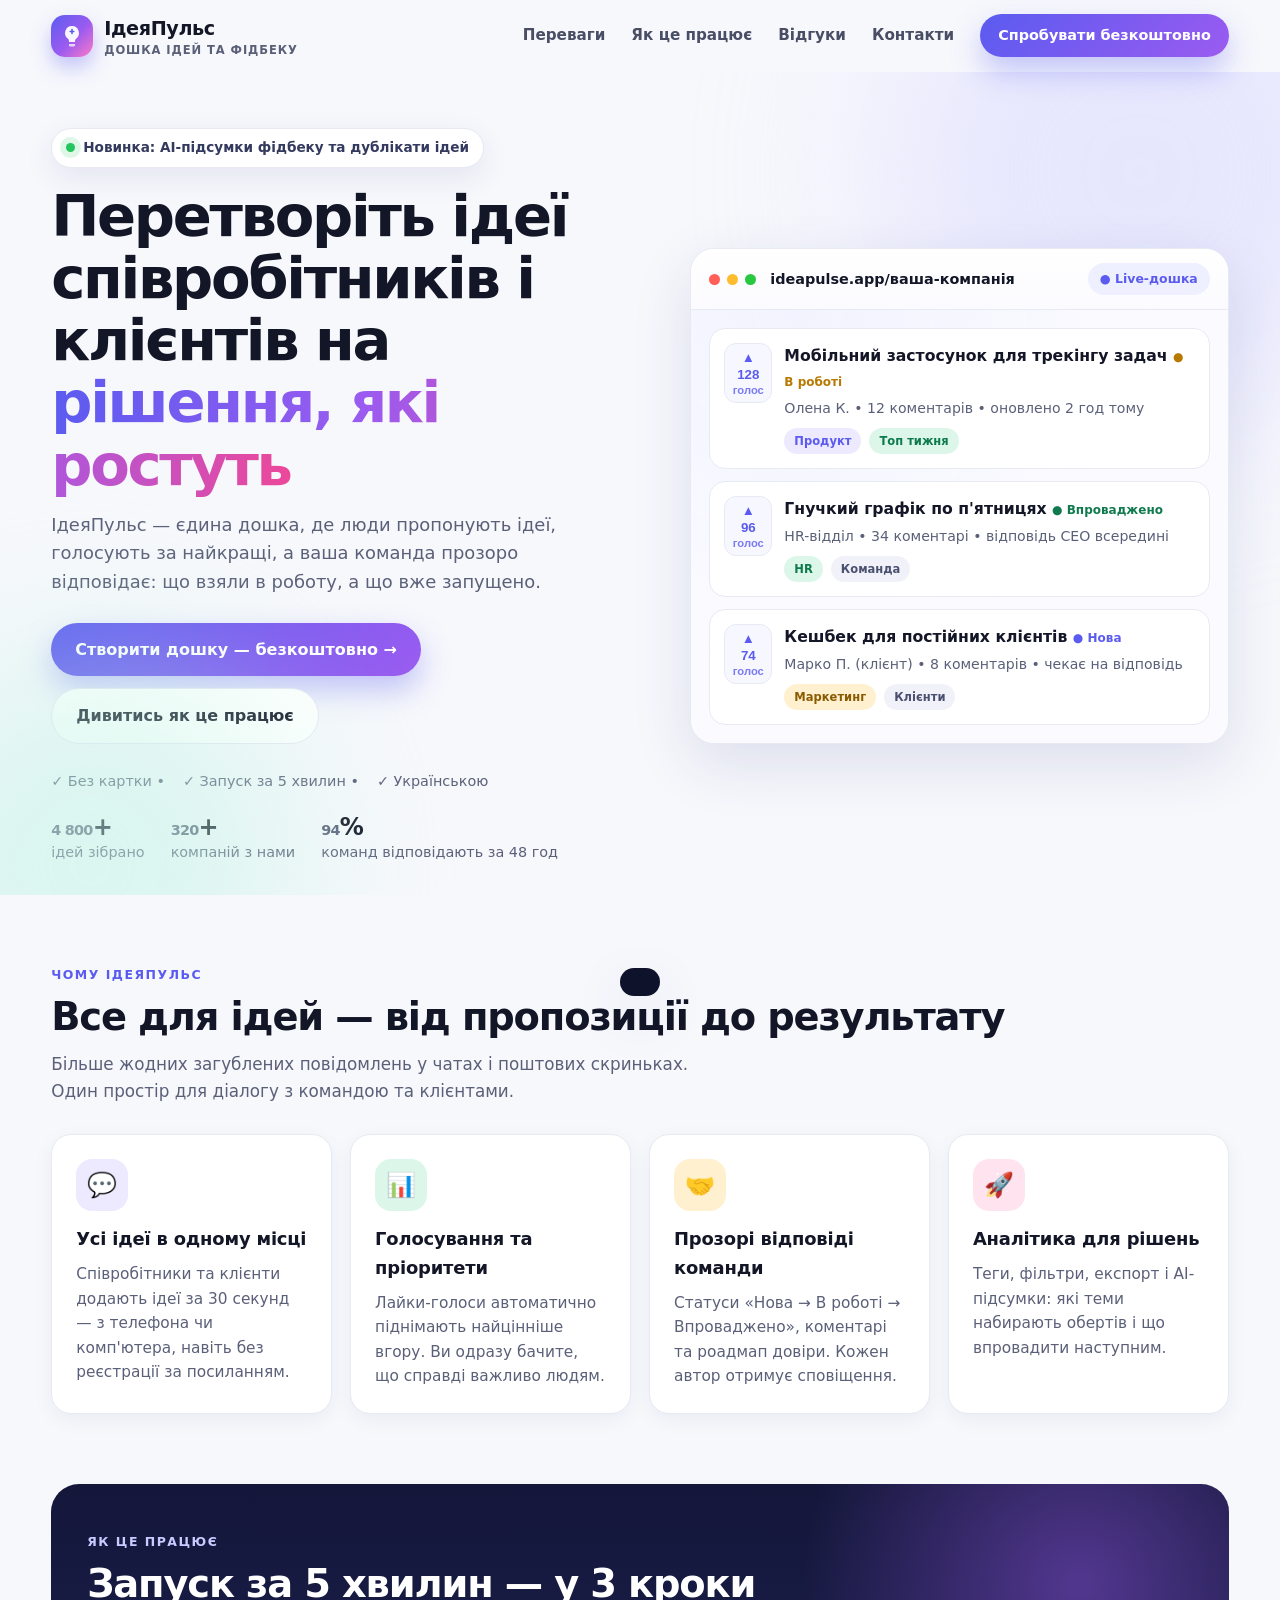
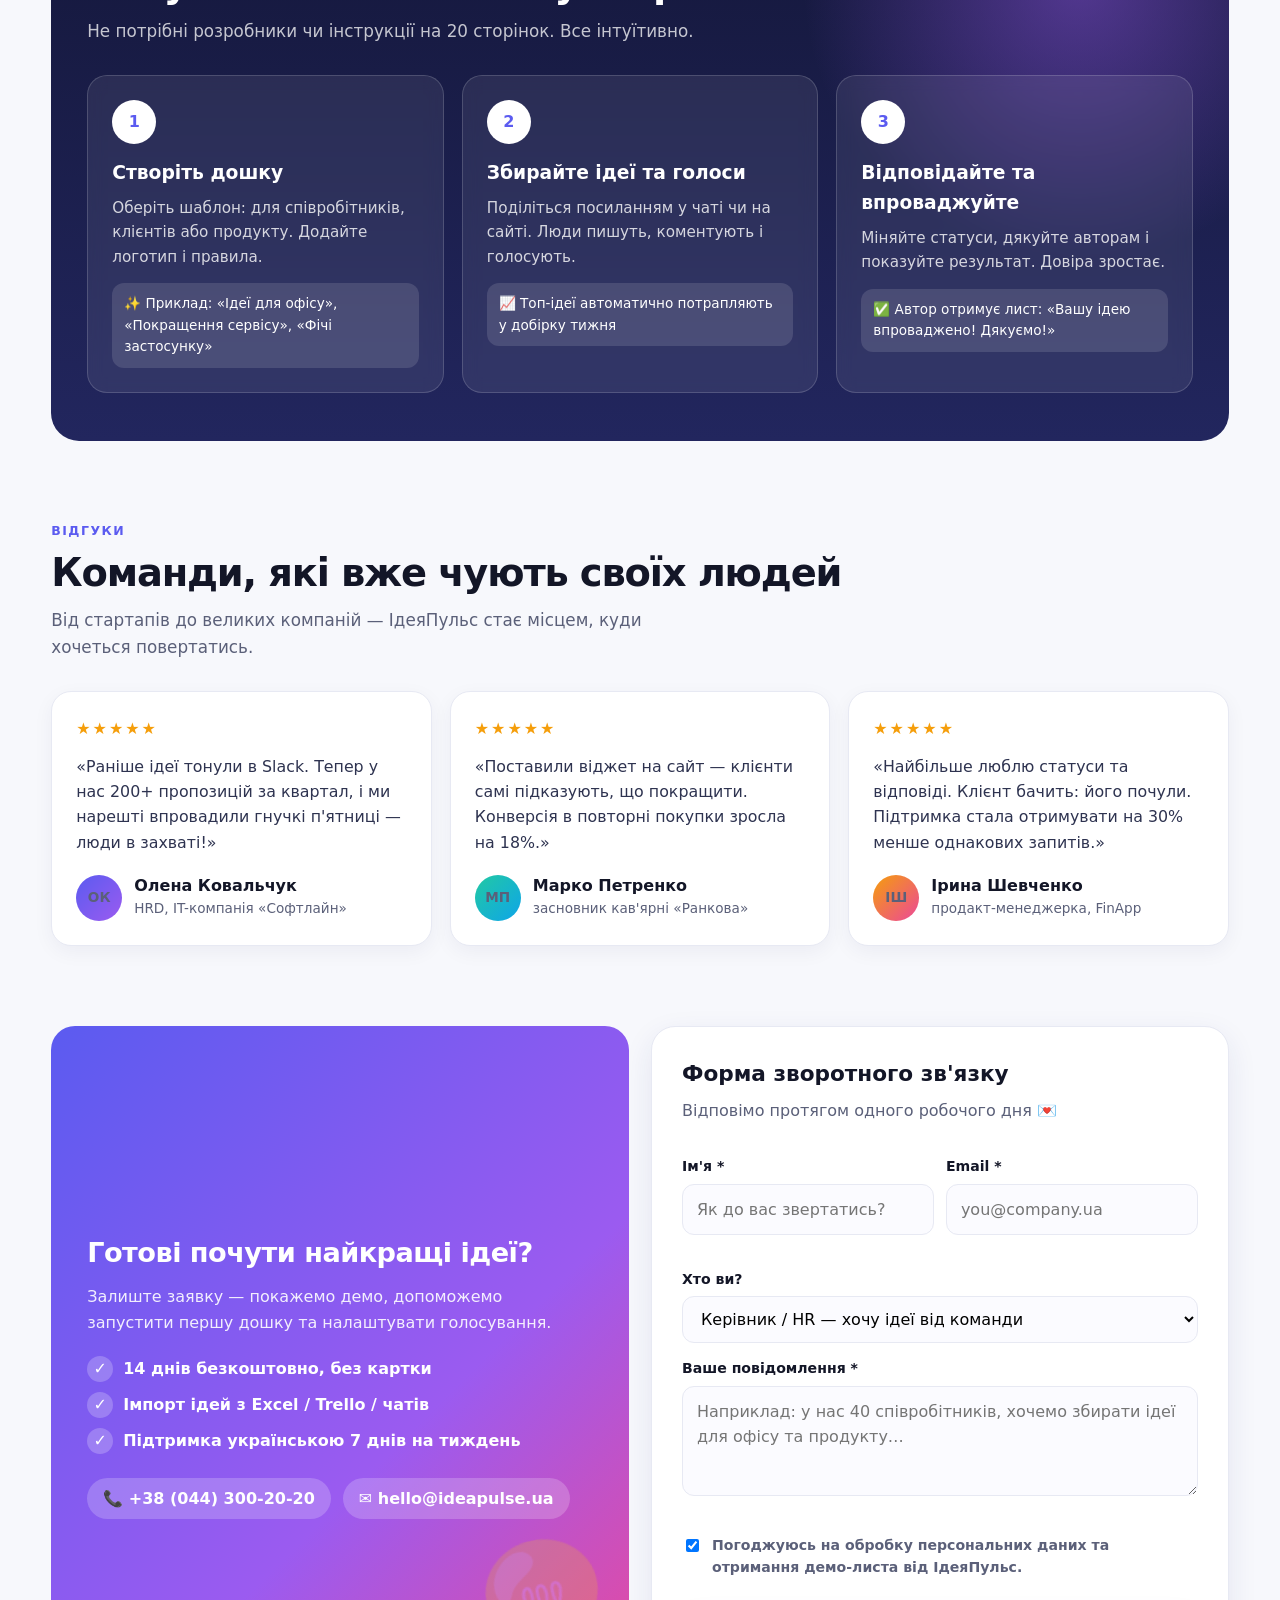
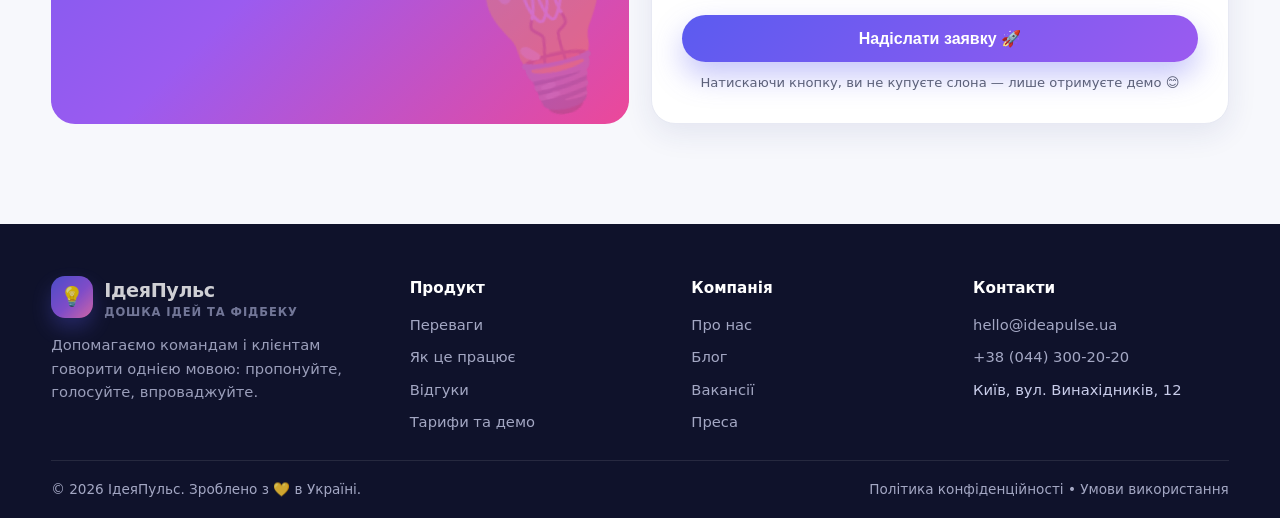
==== index.html @ a73b6705 "Початок проєкту: Prompt 1: Ти - Senior Frontend developer. Завдання - створити односторінковий ленді" ====
<!DOCTYPE html>
<html lang="uk">
<head>
<meta charset="UTF-8" />
<meta name="viewport" content="width=device-width, initial-scale=1.0" />
<title>ІдеяПульс — дошка ідей та фідбеку для команди і клієнтів</title>
<meta name="description" content="ІдеяПульс — платформа, де співробітники та клієнти пропонують ідеї, голосують, а команда відповідає та впроваджує найкраще." />
<link rel="stylesheet" href="style.css" />
</head>
<body>

<header class="header" id="header">
  <div class="container nav">
    <a class="logo" href="#top" aria-label="ІдеяПульс — на головну">
      <span class="logo-mark" aria-hidden="true">
        <svg width="24" height="24" viewBox="0 0 24 24" fill="none" aria-hidden="true">
          <path d="M12 2a7 7 0 0 0-4 12.7c.6.5 1 1.3 1 2.1V18h6v-1.2c0-.8.4-1.6 1-2.1A7 7 0 0 0 12 2Z" fill="white" opacity=".95"/>
          <path d="M9 20h6v1.2a1.3 1.3 0 0 1-1.3 1.3h-3.4A1.3 1.3 0 0 1 9 21.2V20Z" fill="white" opacity=".75"/>
          <path d="M12 5.5v4M10.2 7.5h3.6" stroke="#5b5bf0" stroke-width="1.6" stroke-linecap="round"/>
        </svg>
      </span>
      <span>ІдеяПульс<small>дошка ідей та фідбеку</small></span>
    </a>
    <nav class="menu" id="menu" aria-label="Головна навігація">
      <a class="nav-link" href="#benefits">Переваги</a>
      <a class="nav-link" href="#how">Як це працює</a>
      <a class="nav-link" href="#reviews">Відгуки</a>
      <a class="nav-link" href="#contact">Контакти</a>
      <a class="btn btn-primary btn-sm" href="#contact">Спробувати безкоштовно</a>
    </nav>
    <button class="burger" id="burger" aria-label="Відкрити меню" aria-expanded="false"><span></span><span></span><span></span></button>
  </div>
</header>

<main id="top">
  <!-- HERO -->
  <section class="hero">
    <div class="container hero-grid">
      <div>
        <span class="badge"><span class="dot"></span> Новинка: AI-підсумки фідбеку та дублікати ідей</span>
        <h1>Перетворіть ідеї співробітників і клієнтів на <span class="grad">рішення, які ростуть</span></h1>
        <p class="lead">ІдеяПульс — єдина дошка, де люди пропонують ідеї, голосують за найкращі, а ваша команда прозоро відповідає: що взяли в роботу, а що вже запущено.</p>
        <div class="hero-actions">
          <a href="#contact" class="btn btn-primary">Створити дошку — безкоштовно →</a>
          <a href="#how" class="btn btn-ghost">Дивитись як це працює</a>
        </div>
        <div class="hero-note">
          <span>✓ Без картки •</span><span>✓ Запуск за 5 хвилин •</span><span>✓ Українською</span>
        </div>
        <div class="stats">
          <div class="stat"><b><span class="counter" data-target="4800">0</span>+</b><span>ідей зібрано</span></div>
          <div class="stat"><b><span class="counter" data-target="320">0</span>+</b><span>компаній з нами</span></div>
          <div class="stat"><b><span class="counter" data-target="94">0</span>%</b><span>команд відповідають за 48 год</span></div>
        </div>
      </div>

      <div class="board" role="img" aria-label="Приклад дошки ідей ІдеяПульс">
        <div class="board-top">
          <div class="traffic"><i></i><i></i><i></i></div>
          <b>ideapulse.app/ваша-компанія</b>
          <span class="pill">● Live-дошка</span>
        </div>
        <div class="board-body" id="board">
          <div class="idea">
            <button class="vote" aria-label="Голосувати">▲<span class="count">128</span><small>голос</small></button>
            <div><h4>Мобільний застосунок для трекінгу задач <span class="status work">● В роботі</span></h4><p>Олена К. • 12 коментарів • оновлено 2 год тому</p><div class="tags"><span class="tag violet">Продукт</span><span class="tag green">Топ тижня</span></div></div>
          </div>
          <div class="idea">
            <button class="vote" aria-label="Голосувати">▲<span class="count">96</span><small>голос</small></button>
            <div><h4>Гнучкий графік по п'ятницях <span class="status done">● Впроваджено</span></h4><p>HR-відділ • 34 коментарі • відповідь CEO всередині</p><div class="tags"><span class="tag green">HR</span><span class="tag">Команда</span></div></div>
          </div>
          <div class="idea">
            <button class="vote" aria-label="Голосувати">▲<span class="count">74</span><small>голос</small></button>
            <div><h4>Кешбек для постійних клієнтів <span class="status new">● Нова</span></h4><p>Марко П. (клієнт) • 8 коментарів • чекає на відповідь</p><div class="tags"><span class="tag orange">Маркетинг</span><span class="tag">Клієнти</span></div></div>
          </div>
        </div>
      </div>
    </div>
  </section>

  <!-- BENEFITS -->
  <section class="section" id="benefits">
    <div class="container">
      <p class="eyebrow reveal">Чому ІдеяПульс</p>
      <h2 class="reveal">Все для ідей — від пропозиції до результату</h2>
      <p class="sub reveal">Більше жодних загублених повідомлень у чатах і поштових скриньках. Один простір для діалогу з командою та клієнтами.</p>
      <div class="grid-4">
        <article class="card reveal">
          <div class="icon" style="background:#ede9ff">💬</div>
          <h3>Усі ідеї в одному місці</h3>
          <p>Співробітники та клієнти додають ідеї за 30 секунд — з телефона чи комп'ютера, навіть без реєстрації за посиланням.</p>
        </article>
        <article class="card reveal">
          <div class="icon" style="background:#dcf7e9">📊</div>
          <h3>Голосування та пріоритети</h3>
          <p>Лайки-голоси автоматично піднімають найцінніше вгору. Ви одразу бачите, що справді важливо людям.</p>
        </article>
        <article class="card reveal">
          <div class="icon" style="background:#fff1cf">🤝</div>
          <h3>Прозорі відповіді команди</h3>
          <p>Статуси «Нова → В роботі → Впроваджено», коментарі та роадмап довіри. Кожен автор отримує сповіщення.</p>
        </article>
        <article class="card reveal">
          <div class="icon" style="background:#ffe4ef">🚀</div>
          <h3>Аналітика для рішень</h3>
          <p>Теги, фільтри, експорт і AI-підсумки: які теми набирають обертів і що впровадити наступним.</p>
        </article>
      </div>
    </div>
  </section>

  <!-- HOW -->
  <section class="section" id="how" style="padding-top:0">
    <div class="container">
      <div class="steps reveal">
        <p class="eyebrow" style="color:#c7cbff">Як це працює</p>
        <h2>Запуск за 5 хвилин — у 3 кроки</h2>
        <p class="sub">Не потрібні розробники чи інструкції на 20 сторінок. Все інтуїтивно.</p>
        <div class="steps-grid">
          <div class="step">
            <div class="step-num">1</div>
            <h3>Створіть дошку</h3>
            <p>Оберіть шаблон: для співробітників, клієнтів або продукту. Додайте логотип і правила.</p>
            <div class="mini">✨ Приклад: «Ідеї для офісу», «Покращення сервісу», «Фічі застосунку»</div>
          </div>
          <div class="step">
            <div class="step-num">2</div>
            <h3>Збирайте ідеї та голоси</h3>
            <p>Поділіться посиланням у чаті чи на сайті. Люди пишуть, коментують і голосують.</p>
            <div class="mini">📈 Топ-ідеї автоматично потрапляють у добірку тижня</div>
          </div>
          <div class="step">
            <div class="step-num">3</div>
            <h3>Відповідайте та впроваджуйте</h3>
            <p>Міняйте статуси, дякуйте авторам і показуйте результат. Довіра зростає.</p>
            <div class="mini">✅ Автор отримує лист: «Вашу ідею впроваджено! Дякуємо!»</div>
          </div>
        </div>
      </div>
    </div>
  </section>

  <!-- REVIEWS -->
  <section class="section" id="reviews" style="padding-top:10px">
    <div class="container">
      <p class="eyebrow reveal">Відгуки</p>
      <h2 class="reveal">Команди, які вже чують своїх людей</h2>
      <p class="sub reveal">Від стартапів до великих компаній — ІдеяПульс стає місцем, куди хочеться повертатись.</p>
      <div class="grid-3">
        <article class="card review reveal">
          <div class="stars" aria-label="5 з 5">★★★★★</div>
          <p>«Раніше ідеї тонули в Slack. Тепер у нас 200+ пропозицій за квартал, і ми нарешті впровадили гнучкі п'ятниці — люди в захваті!»</p>
          <div class="person"><span class="avatar" style="background:linear-gradient(135deg,#5b5bf0,#9b5bf0)">ОК</span><div><b>Олена Ковальчук</b><span>HRD, IT-компанія «Софтлайн»</span></div></div>
        </article>
        <article class="card review reveal">
          <div class="stars" aria-label="5 з 5">★★★★★</div>
          <p>«Поставили віджет на сайт — клієнти самі підказують, що покращити. Конверсія в повторні покупки зросла на 18%.»</p>
          <div class="person"><span class="avatar" style="background:linear-gradient(135deg,#22c9a3,#0ea5e9)">МП</span><div><b>Марко Петренко</b><span>засновник кав'ярні «Ранкова»</span></div></div>
        </article>
        <article class="card review reveal">
          <div class="stars" aria-label="5 з 5">★★★★★</div>
          <p>«Найбільше люблю статуси та відповіді. Клієнт бачить: його почули. Підтримка стала отримувати на 30% менше однакових запитів.»</p>
          <div class="person"><span class="avatar" style="background:linear-gradient(135deg,#f59e0b,#ec4899)">ІШ</span><div><b>Ірина Шевченко</b><span>продакт-менеджерка, FinApp</span></div></div>
        </article>
      </div>
    </div>
  </section>

  <!-- CONTACT / FORM -->
  <section class="section" id="contact" style="padding-top:10px">
    <div class="container split">
      <div class="cta-card reveal">
        <h3>Готові почути найкращі ідеї?</h3>
        <p>Залиште заявку — покажемо демо, допоможемо запустити першу дошку та налаштувати голосування.</p>
        <ul class="cta-list">
          <li><span class="check">✓</span> 14 днів безкоштовно, без картки</li>
          <li><span class="check">✓</span> Імпорт ідей з Excel / Trello / чатів</li>
          <li><span class="check">✓</span> Підтримка українською 7 днів на тиждень</li>
        </ul>
        <div style="display:flex;gap:12px;flex-wrap:wrap">
          <span style="background:rgba(255,255,255,.2);padding:8px 16px;border-radius:999px;font-weight:700">📞 +38 (044) 300-20-20</span>
          <span style="background:rgba(255,255,255,.2);padding:8px 16px;border-radius:999px;font-weight:700">✉️ hello@ideapulse.ua</span>
        </div>
      </div>
      <div class="form-card reveal">
        <h3>Форма зворотного зв'язку</h3>
        <p>Відповімо протягом одного робочого дня 💌</p>
        <form id="feedbackForm" novalidate>
          <div class="row2">
            <div>
              <label for="name">Ім'я *</label>
              <input id="name" name="name" type="text" placeholder="Як до вас звертатись?" autocomplete="name" />
              <div class="error" id="err-name"></div>
            </div>
            <div>
              <label for="email">Email *</label>
              <input id="email" name="email" type="email" placeholder="you@company.ua" autocomplete="email" />
              <div class="error" id="err-email"></div>
            </div>
          </div>
          <label for="type">Хто ви?</label>
          <select id="type" name="type">
            <option>Керівник / HR — хочу ідеї від команди</option>
            <option>Власник бізнесу — хочу фідбек від клієнтів</option>
            <option>Продакт-менеджер — хочу роадмап ідей</option>
            <option>Інше</option>
          </select>
          <label for="message">Ваше повідомлення *</label>
          <textarea id="message" name="message" placeholder="Наприклад: у нас 40 співробітників, хочемо збирати ідеї для офісу та продукту…"></textarea>
          <div class="error" id="err-message"></div>
          <label class="agree"><input type="checkbox" id="agree" checked /> <span>Погоджуюсь на обробку персональних даних та отримання демо-листа від ІдеяПульс.</span></label>
          <div class="error" id="err-agree"></div>
          <button type="submit" class="btn btn-primary form-btn">Надіслати заявку 🚀</button>
          <div class="hint">Натискаючи кнопку, ви не купуєте слона — лише отримуєте демо 😊</div>
        </form>
      </div>
    </div>
  </section>
</main>

<footer id="footer">
  <div class="container">
    <div class="foot">
      <div>
        <a class="logo" href="#top" style="text-decoration:none"><span class="logo-mark" aria-hidden="true">💡</span><span>ІдеяПульс<small style="color:#8b90b3">дошка ідей та фідбеку</small></span></a>
        <p>Допомагаємо командам і клієнтам говорити однією мовою: пропонуйте, голосуйте, впроваджуйте.</p>
      </div>
      <div><h4>Продукт</h4><ul><li><a href="#benefits">Переваги</a></li><li><a href="#how">Як це працює</a></li><li><a href="#reviews">Відгуки</a></li><li><a href="#contact">Тарифи та демо</a></li></ul></div>
      <div><h4>Компанія</h4><ul><li><a href="#">Про нас</a></li><li><a href="#">Блог</a></li><li><a href="#">Вакансії</a></li><li><a href="#">Преса</a></li></ul></div>
      <div><h4>Контакти</h4><ul><li><a href="mailto:hello@ideapulse.ua">hello@ideapulse.ua</a></li><li><a href="tel:+380443002020">+38 (044) 300-20-20</a></li><li>Київ, вул. Винахідників, 12</li></ul></div>
    </div>
    <div class="bottom"><span>© <span id="year">2026</span> ІдеяПульс. Зроблено з 💛 в Україні.</span><span><a href="#" style="color:inherit;text-decoration:none">Політика конфіденційності</a> • <a href="#" style="color:inherit;text-decoration:none">Умови використання</a></span></div>
  </div>
</footer>

<button id="toTop" aria-label="Догори">↑</button>
<div class="toast" id="toast" role="status"></div>

<script>
(function(){
  var header = document.getElementById('header');
  var burger = document.getElementById('burger');
  var menu = document.getElementById('menu');
  var toTop = document.getElementById('toTop');
  var toast = document.getElementById('toast');

  // Sticky header + toTop
  function onScroll(){
    if(window.scrollY > 10) header.classList.add('scrolled');
    else header.classList.remove('scrolled');
    if(window.scrollY > 600) toTop.classList.add('show');
    else toTop.classList.remove('show');
  }
  window.addEventListener('scroll', onScroll, {passive:true});
  onScroll();
  toTop.addEventListener('click', function(){ window.scrollTo({top:0, behavior:'smooth'}); });

  // Mobile menu
  burger.addEventListener('click', function(){
    var open = menu.classList.toggle('open');
    burger.classList.toggle('open', open);
    burger.setAttribute('aria-expanded', open ? 'true' : 'false');
  });
  menu.addEventListener('click', function(e){
    if(e.target.closest('a')){
      menu.classList.remove('open');
      burger.classList.remove('open');
      burger.setAttribute('aria-expanded','false');
    }
  });

  // Active nav link
  var links = Array.prototype.slice.call(document.querySelectorAll('.nav-link'));
  var sections = ['benefits','how','reviews','contact'].map(function(id){ return document.getElementById(id); });
  function setActive(){
    var pos = window.scrollY + 140, current = '';
    sections.forEach(function(s){ if(s && s.offsetTop <= pos) current = s.id; });
    links.forEach(function(a){
      var href = a.getAttribute('href');
      if(href === '#' + current) a.classList.add('active');
      else a.classList.remove('active');
    });
  }
  window.addEventListener('scroll', setActive, {passive:true});
  setActive();

  // Voting demo
  document.querySelectorAll('.vote').forEach(function(btn){
    btn.addEventListener('click', function(){
      var countEl = btn.querySelector('.count');
      var n = parseInt(countEl.textContent, 10) || 0;
      if(btn.classList.contains('voted')){
        btn.classList.remove('voted');
        countEl.textContent = n - 1;
        showToast('Голос знято. Дякуємо за чесність 🙂');
      } else {
        btn.classList.add('voted');
        countEl.textContent = n + 1;
        btn.animate(
          [{transform:'scale(1)'},{transform:'scale(1.15)'},{transform:'scale(1)'}],
          {duration:250}
        );
        showToast('Дякуємо! Ваш голос зараховано 🎉');
      }
    });
  });

  // Reveal on scroll
  var io = new IntersectionObserver(function(entries){
    entries.forEach(function(en){
      if(en.isIntersecting){ en.target.classList.add('visible'); io.unobserve(en.target); }
    });
  }, {threshold:.12});
  document.querySelectorAll('.reveal').forEach(function(el){ io.observe(el); });

  // Counters
  var cio = new IntersectionObserver(function(entries){
    entries.forEach(function(en){
      if(!en.isIntersecting) return;
      var el = en.target, target = +el.dataset.target, start = null, dur = 1400;
      function step(t){
        if(!start) start = t;
        var p = Math.min((t - start) / dur, 1);
        var eased = 1 - Math.pow(1 - p, 3);
        el.textContent = Math.round(target * eased).toLocaleString('uk-UA');
        if(p < 1) requestAnimationFrame(step);
      }
      requestAnimationFrame(step);
      cio.unobserve(el);
    });
  }, {threshold:.6});
  document.querySelectorAll('.counter').forEach(function(el){ cio.observe(el); });

  // Toast
  var toastTimer;
  function showToast(msg){
    toast.textContent = msg;
    toast.classList.add('show');
    clearTimeout(toastTimer);
    toastTimer = setTimeout(function(){ toast.classList.remove('show'); }, 2600);
  }

  // Form validation + fake submit
  var form = document.getElementById('feedbackForm');
  form.addEventListener('submit', function(e){
    e.preventDefault();
    var name = document.getElementById('name').value.trim();
    var email = document.getElementById('email').value.trim();
    var message = document.getElementById('message').value.trim();
    var agree = document.getElementById('agree').checked;
    var ok = true;

    setErr('err-name', '');
    setErr('err-email', '');
    setErr('err-message', '');
    setErr('err-agree', '');

    if(name.length < 2){ setErr('err-name','Вкажіть, будь ласка, ваше ім’я (мін. 2 літери).'); ok = false; }
    if(!/^[^\s@]+@[^\s@]+\.[^\s@]{2,}$/.test(email)){ setErr('err-email','Схоже, в email є помилка. Перевірте, будь ласка.'); ok = false; }
    if(message.length < 10){ setErr('err-message','Розкажіть трохи детальніше (мін. 10 символів).'); ok = false; }
    if(!agree){ setErr('err-agree','Без згоди ми не зможемо вам відповісти 🙏'); ok = false; }

    if(!ok){
      showToast('Перевірте, будь ласка, підсвічені поля 👆');
      return;
    }

    var btn = form.querySelector('button[type="submit"]');
    btn.disabled = true;
    btn.textContent = 'Надсилаємо… ⏳';

    setTimeout(function(){
      try{
        var saved = JSON.parse(localStorage.getItem('ideapulse_leads') || '[]');
        saved.push({name:name, email:email, message:message, date:new Date().toISOString()});
        localStorage.setItem('ideapulse_leads', JSON.stringify(saved));
      }catch(err){}

      form.reset();
      document.getElementById('agree').checked = true;
      btn.disabled = false;
      btn.textContent = 'Надіслати заявку 🚀';
      showToast('Дякуємо, ' + name.split(' ')[0] + '! Ми вже отримали заявку і скоро напишемо 💌');
    }, 900);
  });
  function setErr(id, msg){ document.getElementById(id).textContent = msg; }

  document.getElementById('year').textContent = new Date().getFullYear();
})();
</script>
</body>
</html>
---- style.css ----
:root{
  --bg:#f7f8fc;
  --card:#ffffff;
  --ink:#131627;
  --muted:#5b6079;
  --line:#e7e9f3;
  --brand:#5b5bf0;
  --brand-2:#9b5bf0;
  --brand-3:#22c9a3;
  --accent:#ffbe33;
  --radius:20px;
  --shadow:0 20px 60px rgba(35,40,120,.12);
  --shadow-sm:0 10px 30px rgba(35,40,120,.09);
  --max:1180px;
}
*{box-sizing:border-box}
html{scroll-behavior:smooth}
body{
  margin:0;
  font-family:system-ui,-apple-system,"Segoe UI",Roboto,Inter,Arial,sans-serif;
  background:var(--bg);
  color:var(--ink);
  line-height:1.6;
  -webkit-font-smoothing:antialiased;
}
a{color:inherit}
img{max-width:100%}
.container{width:min(var(--max),92%);margin:0 auto}
section{scroll-margin-top:90px}

/* Header */
.header{
  position:sticky;top:0;z-index:50;
  background:rgba(247,248,252,.86);
  backdrop-filter:blur(14px);
  border-bottom:1px solid transparent;
  transition:.25s;
}
.header.scrolled{background:#fff;border-color:var(--line);box-shadow:0 8px 30px rgba(0,0,0,.06)}
.nav{display:flex;align-items:center;justify-content:space-between;gap:16px;padding:14px 0}
.logo{display:flex;align-items:center;gap:11px;text-decoration:none;font-weight:800;font-size:1.2rem;letter-spacing:-.02em}
.logo-mark{
  width:42px;height:42px;border-radius:14px;display:grid;place-items:center;color:#fff;
  background:linear-gradient(135deg,var(--brand),var(--brand-2) 55%,#ff7ac6);
  box-shadow:0 10px 20px rgba(91,91,240,.35);
  flex:0 0 auto;
}
.logo small{display:block;font-size:.72rem;font-weight:600;color:var(--muted);letter-spacing:.08em;text-transform:uppercase;line-height:1}
.menu{display:flex;align-items:center;gap:26px}
.menu a.nav-link{text-decoration:none;color:#2a2f4a;font-weight:600;font-size:.95rem;opacity:.85}
.menu a.nav-link:hover,.menu a.nav-link.active{color:var(--brand);opacity:1}
.btn{
  display:inline-flex;align-items:center;justify-content:center;gap:10px;
  border:0;cursor:pointer;text-decoration:none;font-weight:700;
  padding:14px 24px;border-radius:999px;font-size:1rem;
  transition:transform .15s, box-shadow .2s, background .2s;
  white-space:nowrap;
}
.btn-primary{background:linear-gradient(135deg,var(--brand),var(--brand-2));color:#fff;box-shadow:0 14px 30px rgba(91,91,240,.35)}
.btn-primary:hover{transform:translateY(-2px);box-shadow:0 18px 36px rgba(91,91,240,.42)}
.btn-ghost{background:#fff;border:1.5px solid var(--line);color:var(--ink)}
.btn-ghost:hover{border-color:var(--brand);color:var(--brand)}
.btn-sm{padding:10px 18px;font-size:.9rem}
.burger{display:none;width:46px;height:46px;border-radius:12px;border:1px solid var(--line);background:#fff;cursor:pointer;flex-direction:column;gap:5px;align-items:center;justify-content:center}
.burger span{display:block;width:20px;height:2px;background:var(--ink);border-radius:2px;transition:.25s}
.burger.open span:nth-child(1){transform:translateY(7px) rotate(45deg)}
.burger.open span:nth-child(2){opacity:0}
.burger.open span:nth-child(3){transform:translateY(-7px) rotate(-45deg)}

/* Hero */
.hero{position:relative;overflow:hidden;padding:56px 0 30px}
.hero::before,.hero::after{content:"";position:absolute;border-radius:50%;filter:blur(90px);opacity:.5;pointer-events:none}
.hero::before{width:520px;height:520px;background:#d6d6ff;top:-160px;right:-120px}
.hero::after{width:420px;height:420px;background:#bdf3e3;bottom:-180px;left:-120px}
.hero-grid{position:relative;display:grid;grid-template-columns:1.05fr .95fr;gap:44px;align-items:center}
.badge{display:inline-flex;align-items:center;gap:8px;background:#fff;border:1px solid var(--line);border-radius:999px;padding:8px 14px;font-size:.85rem;font-weight:600;color:#343a5e;box-shadow:var(--shadow-sm)}
.badge .dot{width:9px;height:9px;border-radius:50%;background:#22c55e;box-shadow:0 0 0 6px rgba(34,197,94,.15);animation:pulse 1.8s infinite}
@keyframes pulse{50%{box-shadow:0 0 0 9px rgba(34,197,94,.08)}}
h1{font-size:clamp(2.2rem,4.6vw,3.6rem);line-height:1.08;letter-spacing:-.04em;margin:18px 0 14px}
h1 .grad{background:linear-gradient(90deg,var(--brand),var(--brand-2) 50%,#ec4899);-webkit-background-clip:text;background-clip:text;color:transparent}
.lead{color:var(--muted);font-size:1.12rem;max-width:520px;margin:0 0 26px}
.hero-actions{display:flex;gap:12px;flex-wrap:wrap;margin-bottom:26px}
.hero-note{display:flex;gap:18px;flex-wrap:wrap;color:var(--muted);font-size:.9rem}
.hero-note strong{color:var(--ink)}
.stats{display:flex;gap:26px;margin-top:22px;flex-wrap:wrap}
.stat b{font-size:1.5rem;letter-spacing:-.03em;display:block;line-height:1}
.stat span{color:var(--muted);font-size:.9rem}

/* Board mockup */
.board{
  background:#fff;border:1px solid var(--line);border-radius:24px;box-shadow:var(--shadow);
  overflow:hidden;
}
.board-top{display:flex;align-items:center;gap:8px;padding:14px 18px;border-bottom:1px solid var(--line);background:linear-gradient(#fff,#fbfbff)}
.traffic{display:flex;gap:7px}
.traffic i{width:11px;height:11px;border-radius:50%;display:block}
.traffic i:nth-child(1){background:#ff5f57}.traffic i:nth-child(2){background:#febc2e}.traffic i:nth-child(3){background:#28c840}
.board-top b{font-size:.9rem;margin-left:6px}
.board-top .pill{margin-left:auto;font-size:.78rem;font-weight:700;background:#eef0ff;color:var(--brand);padding:6px 12px;border-radius:999px}
.board-body{padding:18px;display:grid;gap:12px;background:radial-gradient(circle at 20% 0%,#f3f3ff,transparent 60%),#fbfbff}
.idea{background:#fff;border:1px solid var(--line);border-radius:16px;padding:14px 14px;display:grid;grid-template-columns:48px 1fr;gap:12px;align-items:start;transition:.2s}
.idea:hover{transform:translateY(-2px);box-shadow:var(--shadow-sm)}
.vote{border:1px solid var(--line);background:#f7f8ff;border-radius:12px;padding:6px 4px;display:flex;flex-direction:column;align-items:center;gap:2px;cursor:pointer;font-weight:800;color:var(--brand)}
.vote:hover{border-color:var(--brand)}
.vote.voted{background:var(--brand);color:#fff;border-color:var(--brand)}
.vote small{font-size:.7rem;font-weight:700;opacity:.8}
.idea h4{margin:0 0 4px;font-size:.98rem}
.idea p{margin:0;color:var(--muted);font-size:.88rem}
.tags{display:flex;gap:8px;margin-top:8px;flex-wrap:wrap}
.tag{font-size:.72rem;font-weight:700;padding:4px 10px;border-radius:999px;background:#f1f2f9;color:#4a5070}
.tag.green{background:#dcf7e9;color:#0f7a4d}.tag.violet{background:#ede9ff;color:#5b5bf0}.tag.orange{background:#fff1cf;color:#8a5a00}
.status{font-size:.75rem;font-weight:800}
.status.done{color:#0f7a4d}.status.work{color:#b77900}.status.new{color:var(--brand)}

/* Sections */
.section{padding:70px 0}
.eyebrow{color:var(--brand);font-weight:800;text-transform:uppercase;letter-spacing:.12em;font-size:.78rem;margin:0 0 10px}
h2{font-size:clamp(1.7rem,3vw,2.5rem);letter-spacing:-.03em;line-height:1.15;margin:0 0 12px}
.sub{color:var(--muted);max-width:640px;margin:0 0 30px;font-size:1.05rem}
.grid-4{display:grid;grid-template-columns:repeat(4,1fr);gap:18px}
.grid-3{display:grid;grid-template-columns:repeat(3,1fr);gap:18px}
.card{background:var(--card);border:1px solid var(--line);border-radius:var(--radius);padding:24px;box-shadow:0 6px 20px rgba(20,25,70,.05);transition:.22s;position:relative;overflow:hidden}
.card:hover{transform:translateY(-6px);box-shadow:var(--shadow)}
.icon{width:52px;height:52px;border-radius:16px;display:grid;place-items:center;font-size:1.5rem;margin-bottom:14px}
.card h3{margin:0 0 8px;font-size:1.12rem;letter-spacing:-.01em}
.card p{margin:0;color:var(--muted);font-size:.96rem}
.card .num{position:absolute;right:14px;top:6px;font-size:4.2rem;font-weight:800;color:#eef0fb;line-height:1;user-select:none}

/* Steps */
.steps{background:linear-gradient(180deg,#14173a,#22265e);color:#fff;border-radius:28px;padding:48px 36px;position:relative;overflow:hidden}
.steps::before{content:"";position:absolute;width:600px;height:600px;background:radial-gradient(circle,rgba(155,91,240,.45),transparent 65%);top:-200px;right:-150px}
.steps h2,.steps .sub{color:#fff}.steps .sub{opacity:.75}
.steps-grid{display:grid;grid-template-columns:repeat(3,1fr);gap:18px;position:relative;margin-top:8px}
.step{background:rgba(255,255,255,.08);border:1px solid rgba(255,255,255,.16);border-radius:20px;padding:24px;backdrop-filter:blur(8px)}
.step-num{width:44px;height:44px;border-radius:50%;display:grid;place-items:center;font-weight:800;background:#fff;color:var(--brand);margin-bottom:14px}
.step h3{margin:0 0 8px}
.step p{margin:0;opacity:.8;font-size:.95rem}
.step .mini{margin-top:14px;background:rgba(255,255,255,.12);border-radius:12px;padding:10px 12px;font-size:.85rem}

/* Reviews */
.review{display:flex;flex-direction:column;gap:12px}
.stars{color:#f59e0b;letter-spacing:2px;font-size:1rem}
.review p{color:#2e3350;margin:0;font-size:.99rem}
.person{display:flex;align-items:center;gap:12px;margin-top:auto;padding-top:8px}
.avatar{width:46px;height:46px;border-radius:50%;display:grid;place-items:center;font-weight:800;color:#fff;flex:0 0 auto}
.person b{display:block;line-height:1.2}
.person span{color:var(--muted);font-size:.85rem}

/* CTA + Form */
.split{display:grid;grid-template-columns:1fr 1fr;gap:22px;align-items:stretch}
.cta-card{background:linear-gradient(135deg,#5b5bf0,#9b5bf0 60%,#ec4899);color:#fff;border-radius:24px;padding:36px;position:relative;overflow:hidden;display:flex;flex-direction:column;justify-content:center}
.cta-card::after{content:"💡";position:absolute;font-size:10rem;right:-20px;bottom:-30px;opacity:.18;transform:rotate(-12deg)}
.cta-card h3{font-size:1.7rem;margin:0 0 10px;letter-spacing:-.02em}
.cta-card p{opacity:.9;margin:0 0 20px}
.cta-list{list-style:none;margin:0 0 24px;padding:0;display:grid;gap:10px}
.cta-list li{display:flex;gap:10px;align-items:center;font-weight:600}
.check{width:26px;height:26px;border-radius:50%;background:rgba(255,255,255,.22);display:grid;place-items:center;flex:0 0 auto}
.form-card{background:#fff;border:1px solid var(--line);border-radius:24px;padding:30px;box-shadow:var(--shadow-sm)}
.form-card h3{margin:0 0 6px;font-size:1.35rem}
.form-card p{margin:0 0 18px;color:var(--muted)}
label{font-weight:700;font-size:.88rem;display:block;margin:14px 0 6px}
input,select,textarea{width:100%;border:1.5px solid var(--line);border-radius:12px;padding:12px 14px;font:inherit;background:#fbfbff;transition:.2s}
input:focus,select:focus,textarea:focus{outline:none;border-color:var(--brand);background:#fff;box-shadow:0 0 0 4px rgba(91,91,240,.12)}
textarea{min-height:110px;resize:vertical}
.row2{display:grid;grid-template-columns:1fr 1fr;gap:12px}
.error{color:#dc2626;font-size:.82rem;min-height:1.1em;margin-top:4px}
.agree{display:flex;gap:10px;align-items:flex-start;margin-top:12px;font-size:.88rem;color:var(--muted)}
.agree input{width:auto;margin-top:5px}
.form-btn{width:100%;margin-top:16px}
.hint{font-size:.82rem;color:var(--muted);text-align:center;margin-top:10px}

/* Footer */
footer{background:#0f122b;color:#c9cdea;margin-top:30px}
.foot{display:grid;grid-template-columns:1.3fr 1fr 1fr 1fr;gap:26px;padding:52px 0 26px}
.foot .logo{color:#fff}
.foot p{font-size:.92rem;opacity:.75}
.foot h4{color:#fff;margin:0 0 12px;font-size:.95rem}
.foot ul{list-style:none;margin:0;padding:0;display:grid;gap:9px;font-size:.92rem}
.foot a{text-decoration:none;opacity:.8}.foot a:hover{opacity:1;color:#fff}
.bottom{border-top:1px solid rgba(255,255,255,.12);padding:18px 0;display:flex;justify-content:space-between;gap:12px;flex-wrap:wrap;font-size:.85rem;opacity:.8}

/* Reveal + toast + top */
.reveal{opacity:0;transform:translateY(22px);transition:.6s}
.reveal.visible{opacity:1;transform:none}
.toast{position:fixed;left:50%;bottom:24px;transform:translate(-50%,120px);background:#0f122b;color:#fff;padding:14px 20px;border-radius:14px;box-shadow:var(--shadow);transition:.35s;z-index:99;max-width:92%;font-weight:600}
.toast.show{transform:translate(-50%,0)}
#toTop{position:fixed;right:18px;bottom:18px;width:48px;height:48px;border-radius:50%;border:0;background:#fff;box-shadow:var(--shadow);cursor:pointer;font-size:1.2rem;display:none;z-index:98}
#toTop.show{display:block}

/* Responsive */
@media(max-width:1020px){
  .grid-4{grid-template-columns:1fr 1fr}
  .hero-grid{grid-template-columns:1fr;gap:28px}
  .foot{grid-template-columns:1fr 1fr}
}
@media(max-width:760px){
  .menu{position:fixed;inset:70px 12px auto 12px;background:#fff;border:1px solid var(--line);border-radius:18px;box-shadow:var(--shadow);flex-direction:column;align-items:stretch;padding:14px;display:none;gap:6px}
  .menu.open{display:flex}
  .menu a.nav-link{padding:12px 14px;border-radius:12px}.menu a.nav-link:hover{background:#f2f3ff}
  .menu .btn{margin-top:6px}
  .burger{display:flex}
  .grid-3,.grid-4,.split,.steps-grid{grid-template-columns:1fr}
  .row2{grid-template-columns:1fr}
  .section{padding:48px 0}
  .steps{padding:32px 20px}
  .foot{grid-template-columns:1fr}
  .hero{padding-top:30px}
}
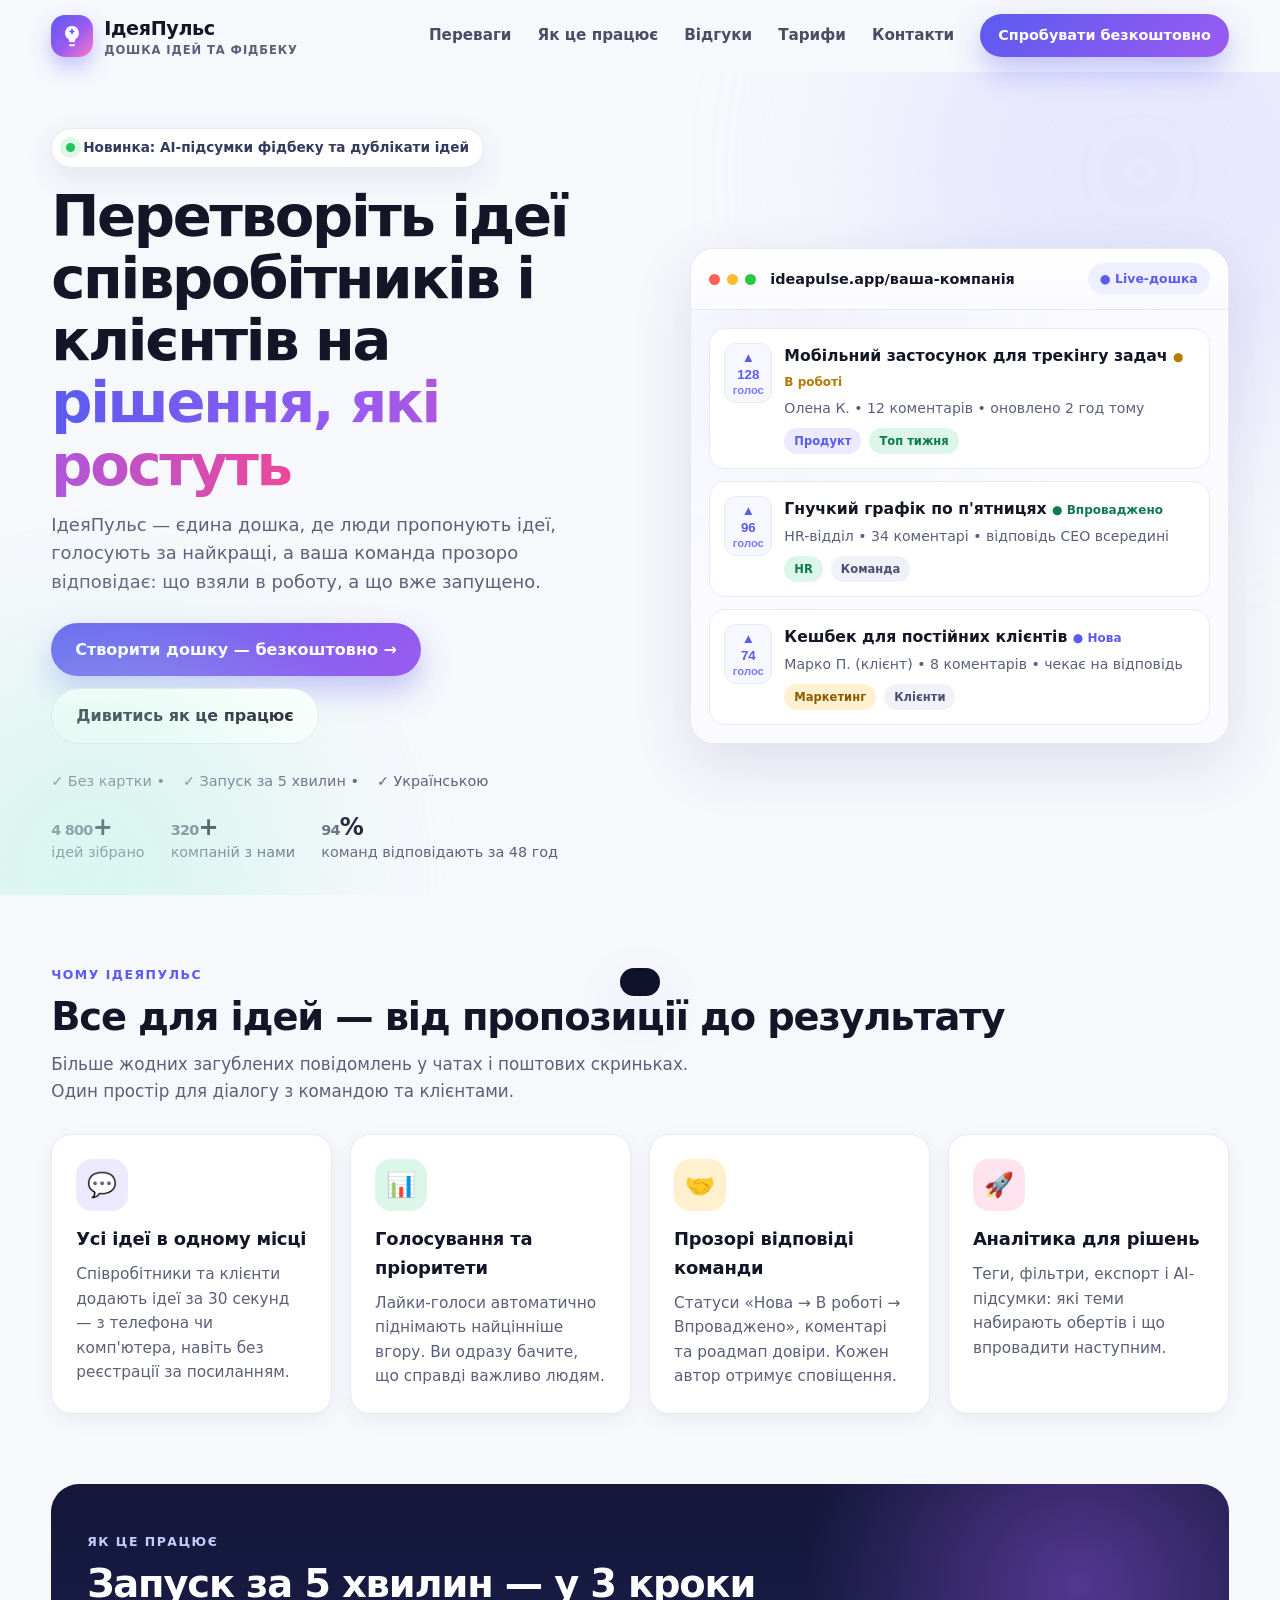
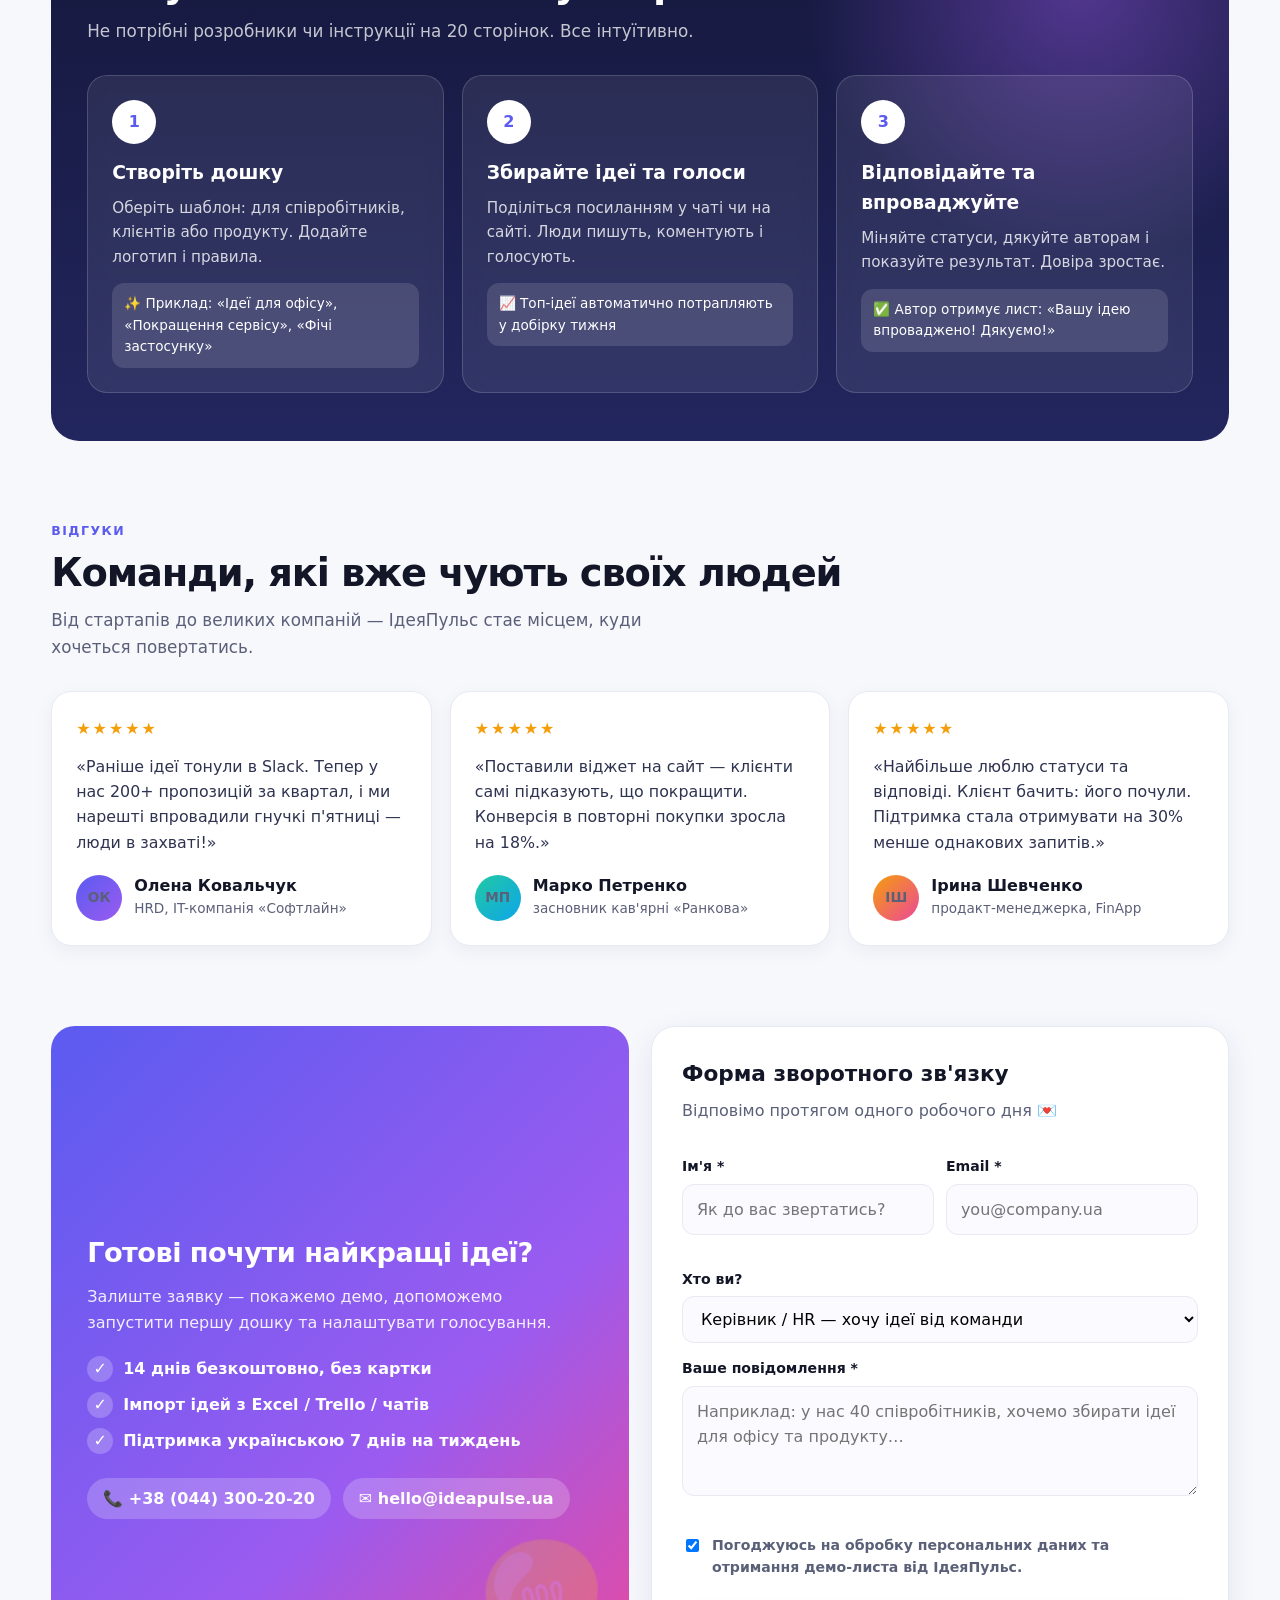
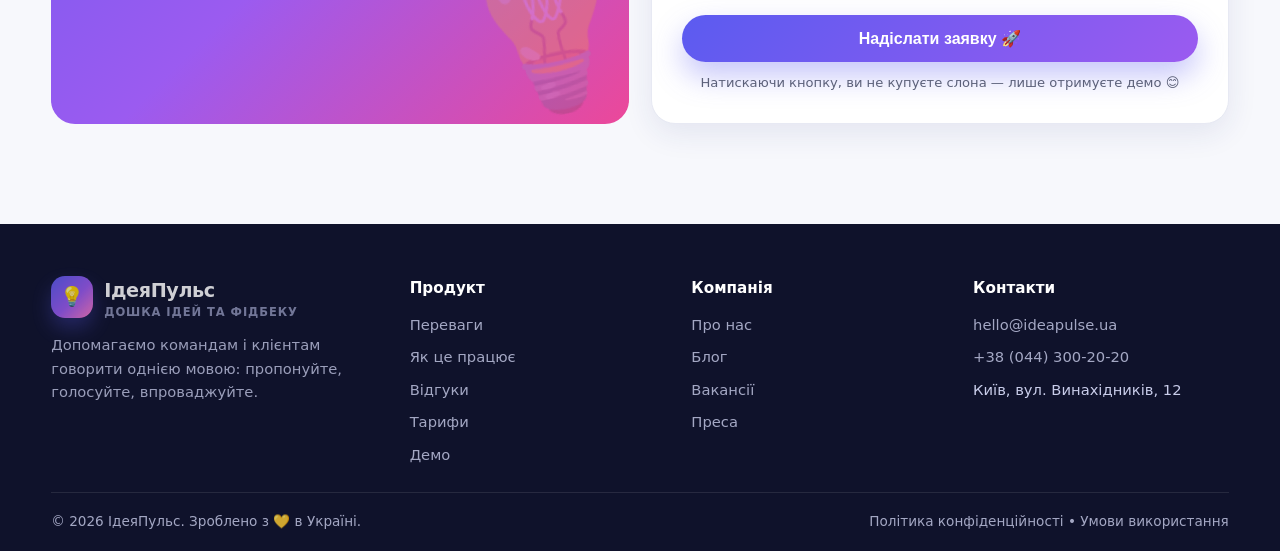
==== commit 4fd312e5: "Додано другу сторінку - Тарифи" ====
--- a/index.html
+++ b/index.html
@@ -25,6 +25,7 @@
       <a class="nav-link" href="#benefits">Переваги</a>
       <a class="nav-link" href="#how">Як це працює</a>
       <a class="nav-link" href="#reviews">Відгуки</a>
+      <a class="nav-link" href="pricing.html">Тарифи</a>
       <a class="nav-link" href="#contact">Контакти</a>
       <a class="btn btn-primary btn-sm" href="#contact">Спробувати безкоштовно</a>
     </nav>
@@ -225,7 +226,7 @@
         <a class="logo" href="#top" style="text-decoration:none"><span class="logo-mark" aria-hidden="true">💡</span><span>ІдеяПульс<small style="color:#8b90b3">дошка ідей та фідбеку</small></span></a>
         <p>Допомагаємо командам і клієнтам говорити однією мовою: пропонуйте, голосуйте, впроваджуйте.</p>
       </div>
-      <div><h4>Продукт</h4><ul><li><a href="#benefits">Переваги</a></li><li><a href="#how">Як це працює</a></li><li><a href="#reviews">Відгуки</a></li><li><a href="#contact">Тарифи та демо</a></li></ul></div>
+      <div><h4>Продукт</h4><ul><li><a href="#benefits">Переваги</a></li><li><a href="#how">Як це працює</a></li><li><a href="#reviews">Відгуки</a></li><li><a href="pricing.html">Тарифи</a></li><li><a href="#contact">Демо</a></li></ul></div>
       <div><h4>Компанія</h4><ul><li><a href="#">Про нас</a></li><li><a href="#">Блог</a></li><li><a href="#">Вакансії</a></li><li><a href="#">Преса</a></li></ul></div>
       <div><h4>Контакти</h4><ul><li><a href="mailto:hello@ideapulse.ua">hello@ideapulse.ua</a></li><li><a href="tel:+380443002020">+38 (044) 300-20-20</a></li><li>Київ, вул. Винахідників, 12</li></ul></div>
     </div>
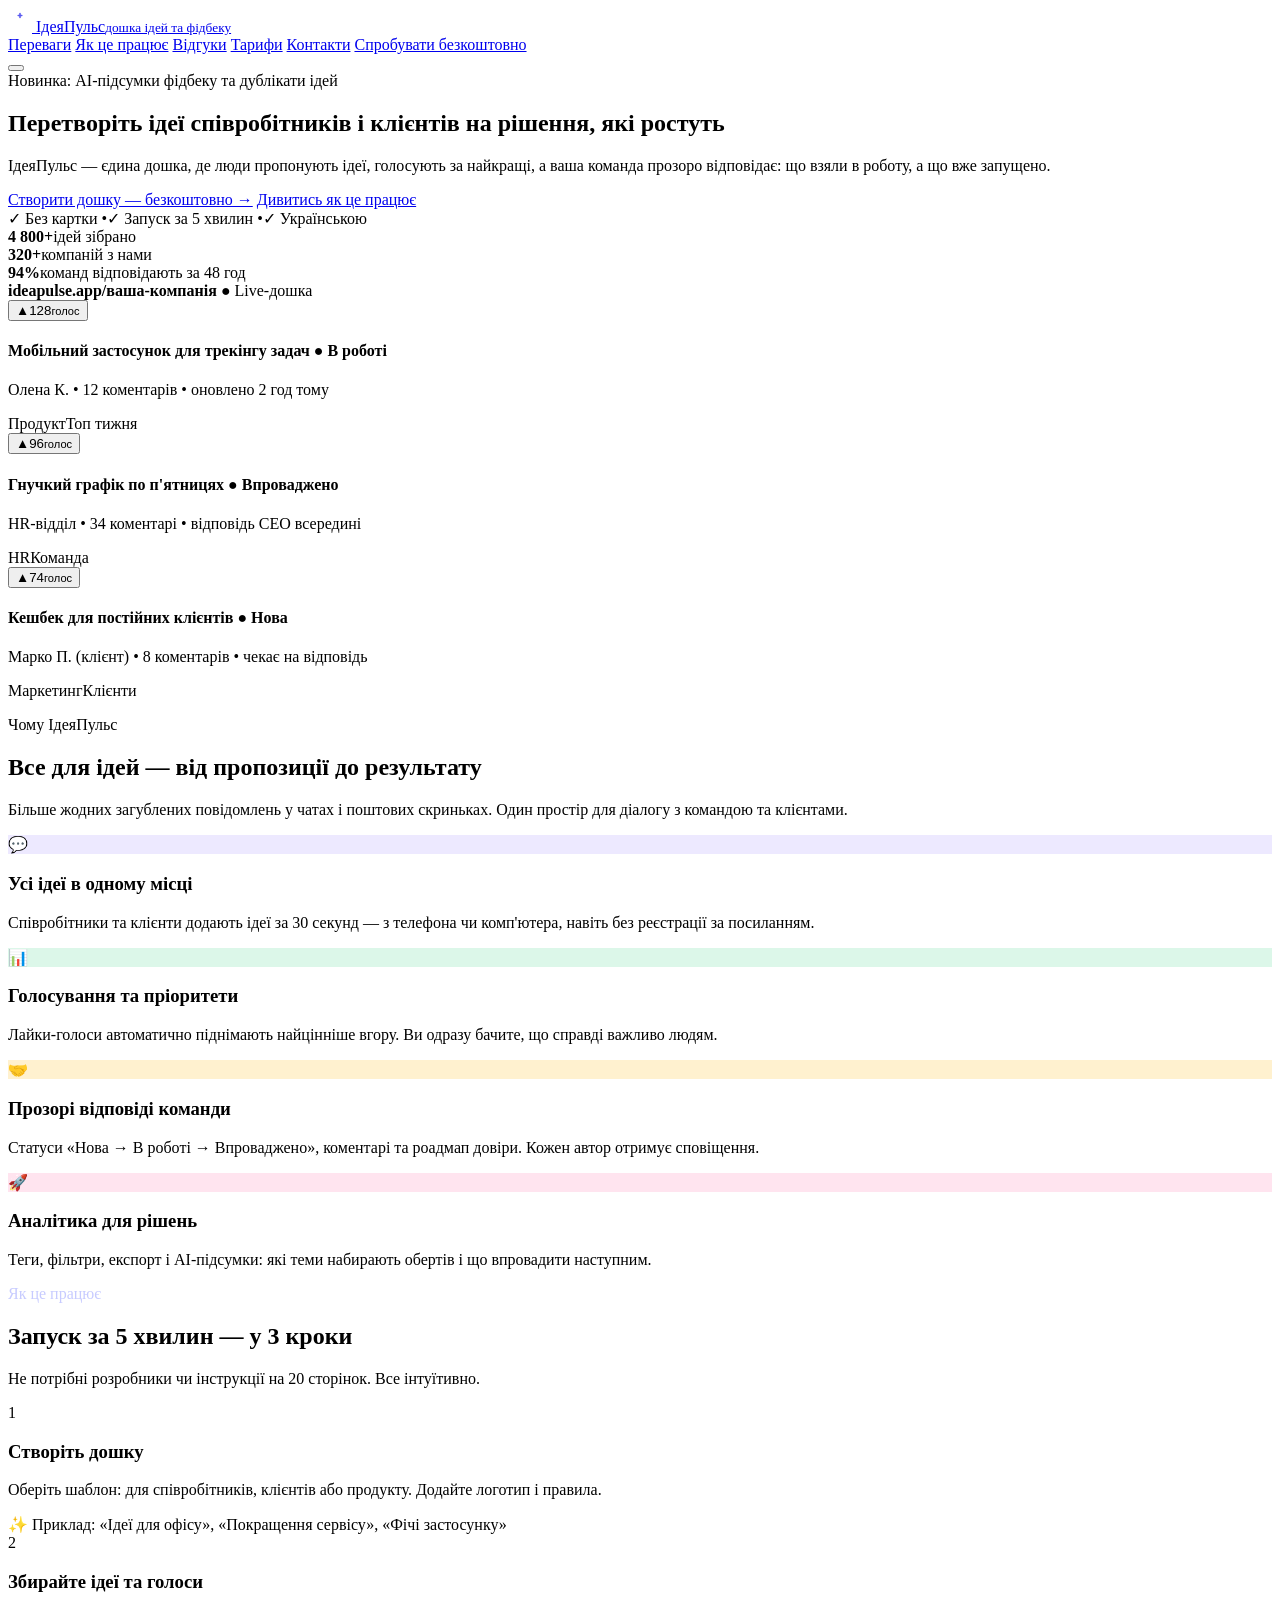
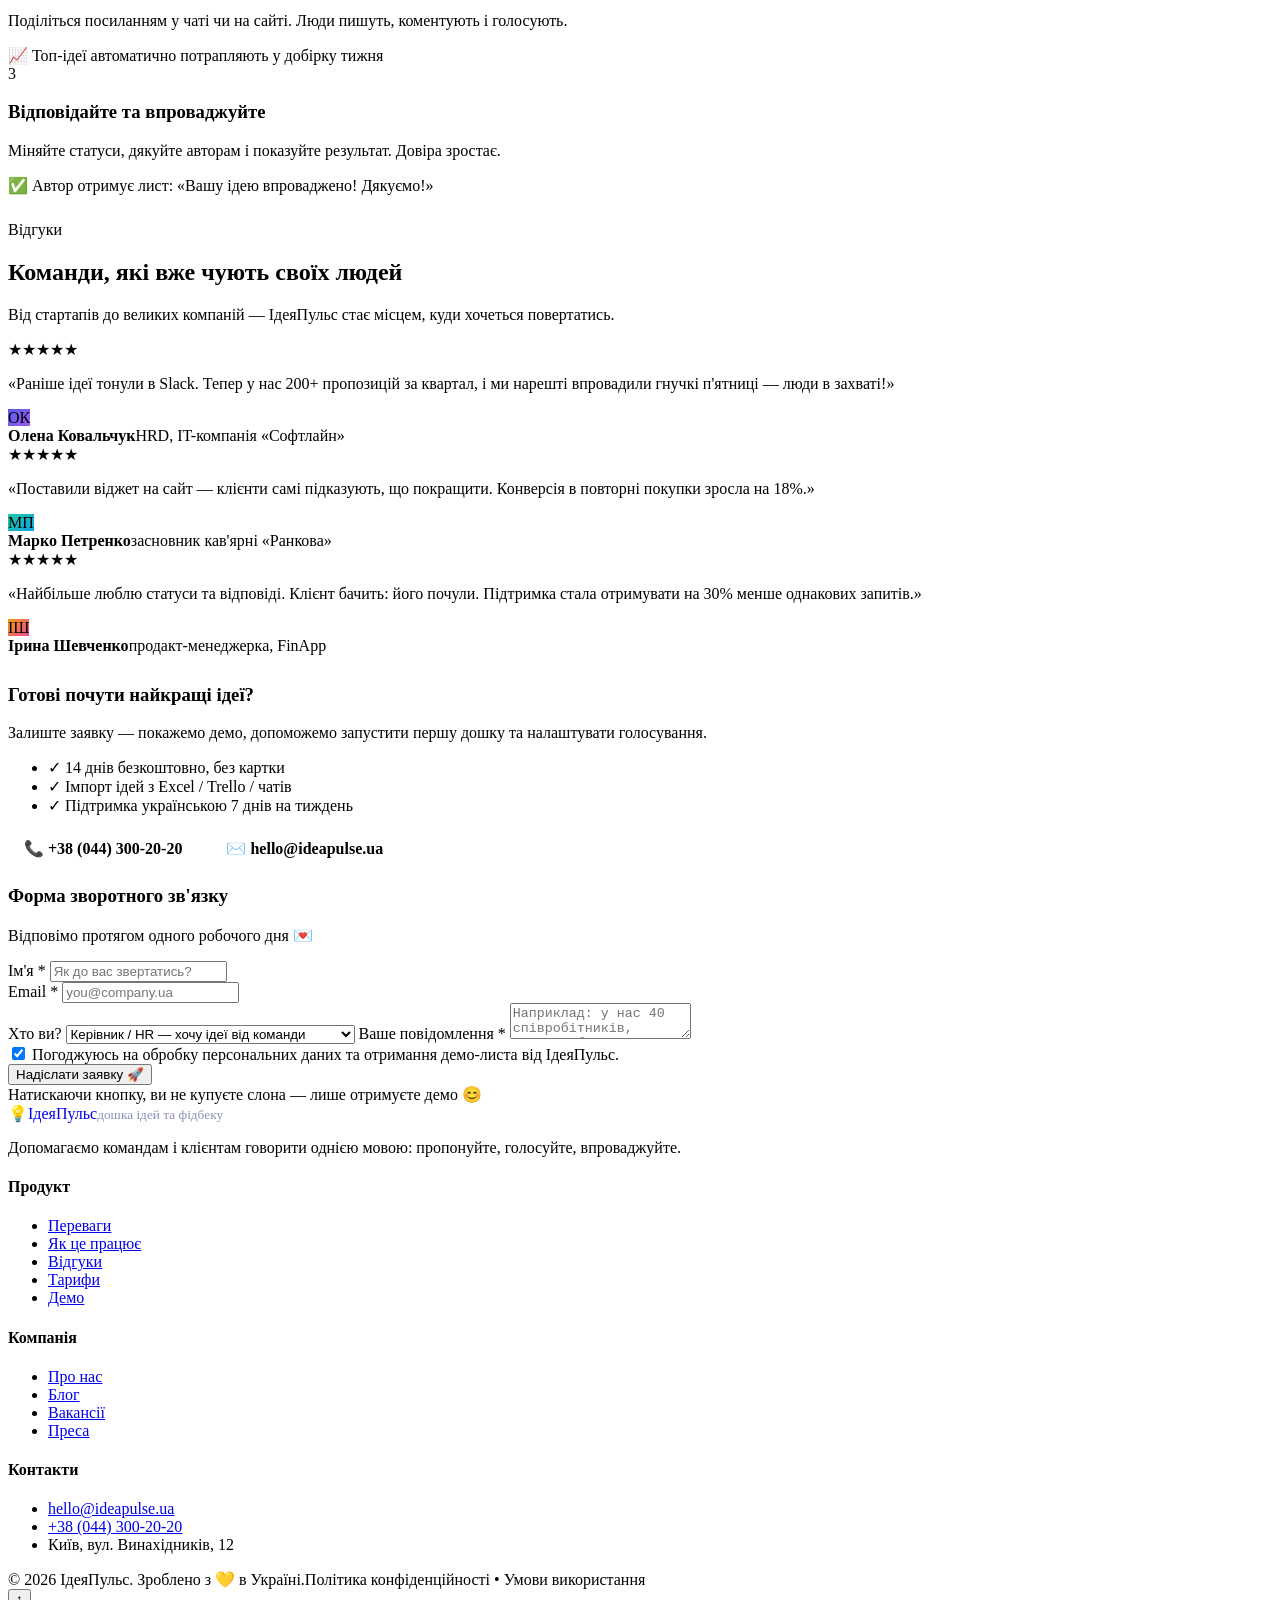
==== commit d392c9e0: "Зламано підключення файлу стилів спеціально для демонстрації. Бо сервер працює на unix подібній ОС т" ====
--- a/index.html
+++ b/index.html
@@ -5,7 +5,7 @@
 <meta name="viewport" content="width=device-width, initial-scale=1.0" />
 <title>ІдеяПульс — дошка ідей та фідбеку для команди і клієнтів</title>
 <meta name="description" content="ІдеяПульс — платформа, де співробітники та клієнти пропонують ідеї, голосують, а команда відповідає та впроваджує найкраще." />
-<link rel="stylesheet" href="style.css" />
+<link rel="stylesheet" href="Style.css" />
 </head>
 <body>
 
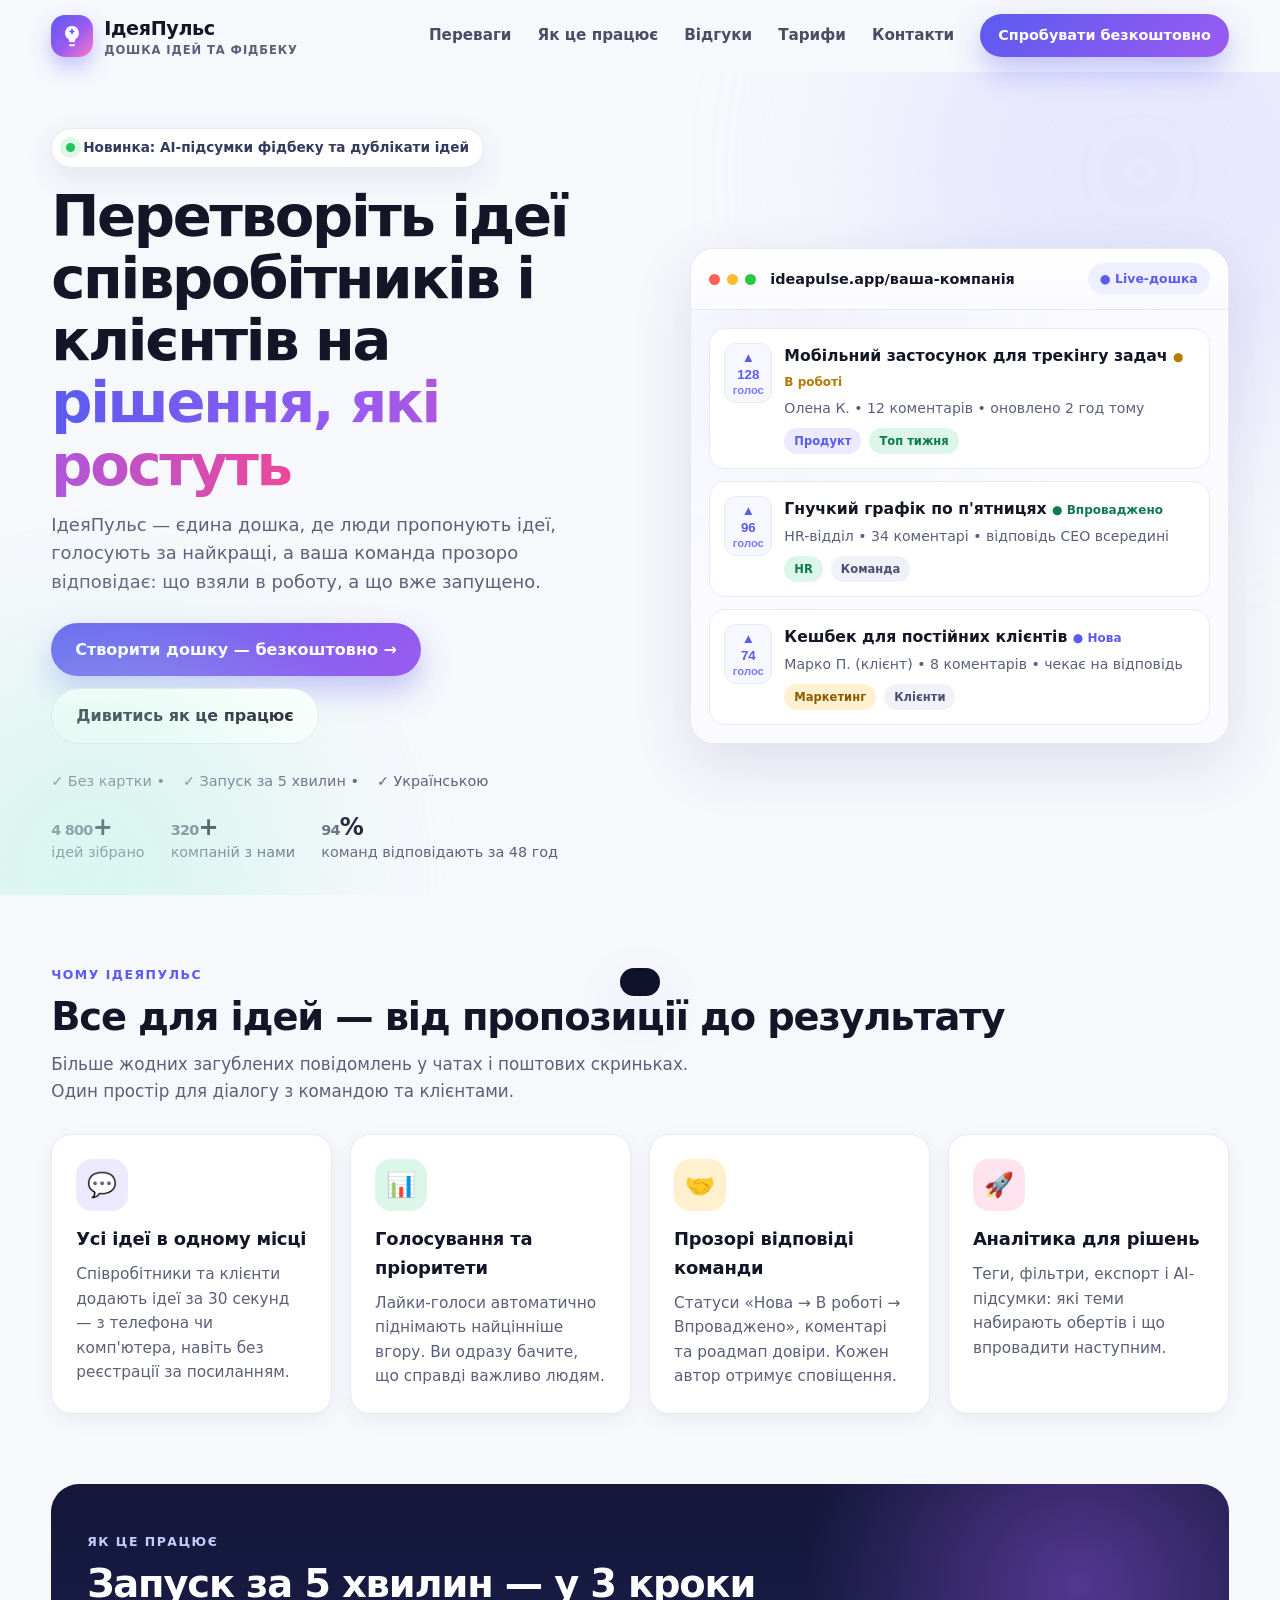
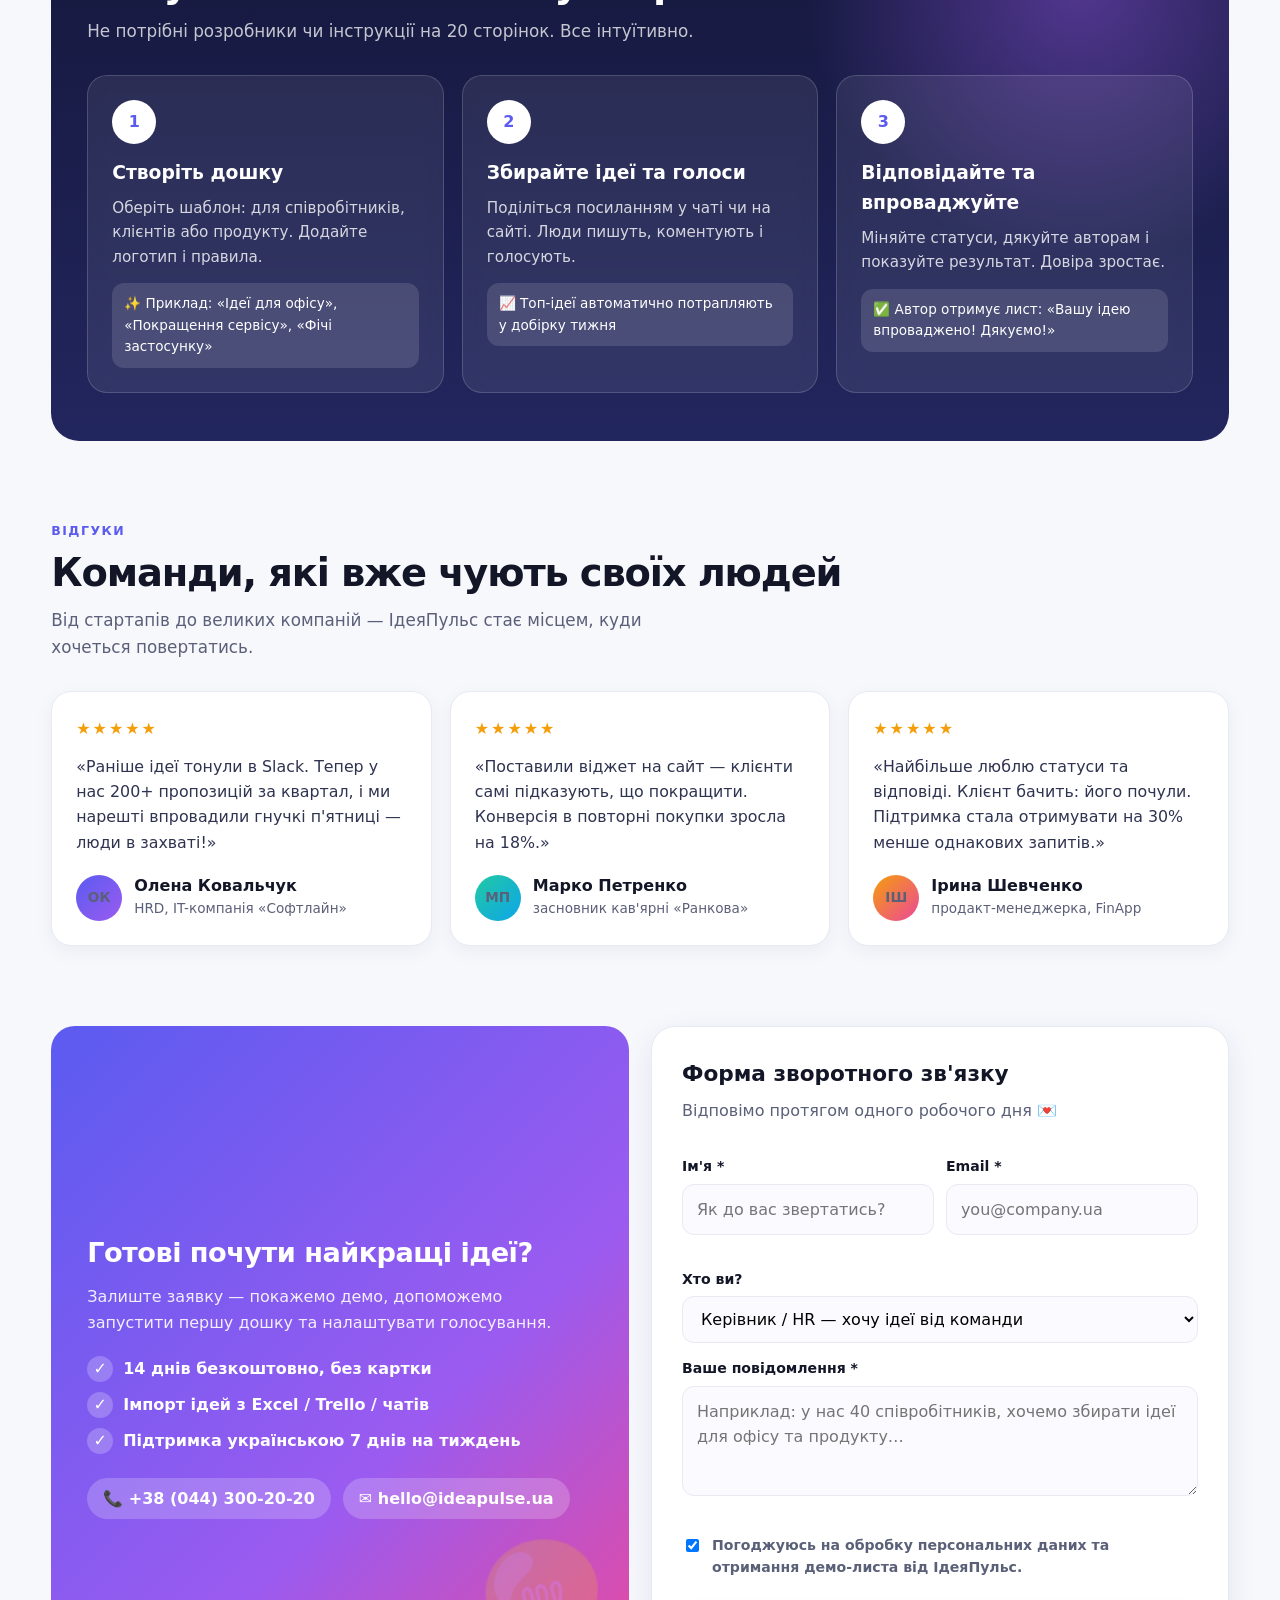
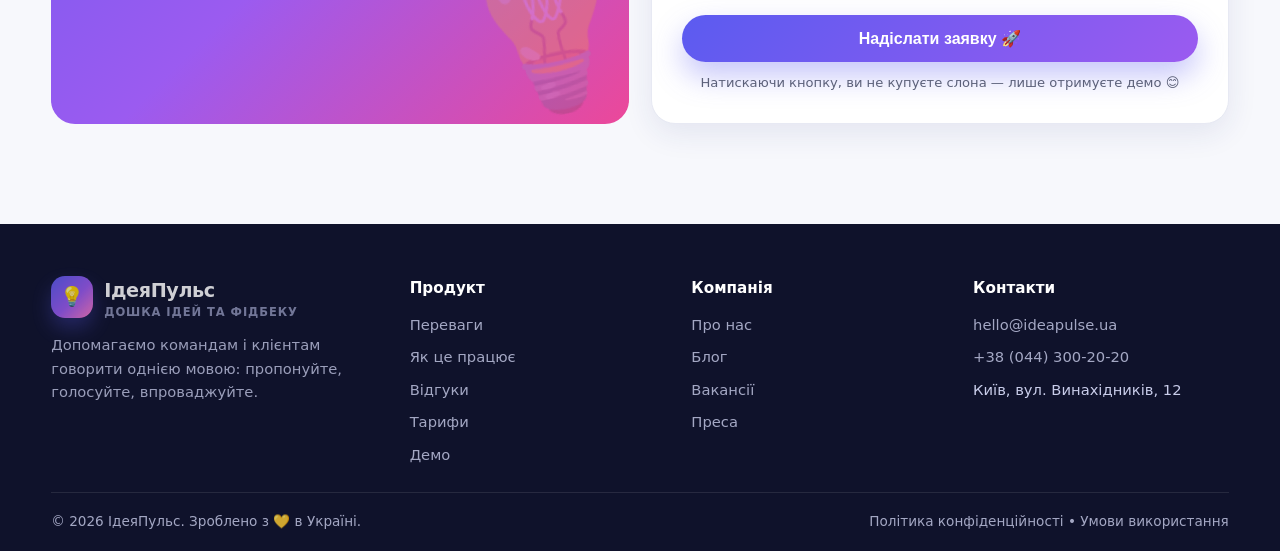
==== commit 299c7f19: "Підключення файлу стилів повернено до попереднього стану. Тепер все працює" ====
--- a/index.html
+++ b/index.html
@@ -5,7 +5,7 @@
 <meta name="viewport" content="width=device-width, initial-scale=1.0" />
 <title>ІдеяПульс — дошка ідей та фідбеку для команди і клієнтів</title>
 <meta name="description" content="ІдеяПульс — платформа, де співробітники та клієнти пропонують ідеї, голосують, а команда відповідає та впроваджує найкраще." />
-<link rel="stylesheet" href="Style.css" />
+<link rel="stylesheet" href="style.css" />
 </head>
 <body>
 
--- a/style.css
+++ b/style.css
@@ -0,0 +1,208 @@
+:root{
+  --bg:#f7f8fc;
+  --card:#ffffff;
+  --ink:#131627;
+  --muted:#5b6079;
+  --line:#e7e9f3;
+  --brand:#5b5bf0;
+  --brand-2:#9b5bf0;
+  --brand-3:#22c9a3;
+  --accent:#ffbe33;
+  --radius:20px;
+  --shadow:0 20px 60px rgba(35,40,120,.12);
+  --shadow-sm:0 10px 30px rgba(35,40,120,.09);
+  --max:1180px;
+}
+*{box-sizing:border-box}
+html{scroll-behavior:smooth}
+body{
+  margin:0;
+  font-family:system-ui,-apple-system,"Segoe UI",Roboto,Inter,Arial,sans-serif;
+  background:var(--bg);
+  color:var(--ink);
+  line-height:1.6;
+  -webkit-font-smoothing:antialiased;
+}
+a{color:inherit}
+img{max-width:100%}
+.container{width:min(var(--max),92%);margin:0 auto}
+section{scroll-margin-top:90px}
+
+/* Header */
+.header{
+  position:sticky;top:0;z-index:50;
+  background:rgba(247,248,252,.86);
+  backdrop-filter:blur(14px);
+  border-bottom:1px solid transparent;
+  transition:.25s;
+}
+.header.scrolled{background:#fff;border-color:var(--line);box-shadow:0 8px 30px rgba(0,0,0,.06)}
+.nav{display:flex;align-items:center;justify-content:space-between;gap:16px;padding:14px 0}
+.logo{display:flex;align-items:center;gap:11px;text-decoration:none;font-weight:800;font-size:1.2rem;letter-spacing:-.02em}
+.logo-mark{
+  width:42px;height:42px;border-radius:14px;display:grid;place-items:center;color:#fff;
+  background:linear-gradient(135deg,var(--brand),var(--brand-2) 55%,#ff7ac6);
+  box-shadow:0 10px 20px rgba(91,91,240,.35);
+  flex:0 0 auto;
+}
+.logo small{display:block;font-size:.72rem;font-weight:600;color:var(--muted);letter-spacing:.08em;text-transform:uppercase;line-height:1}
+.menu{display:flex;align-items:center;gap:26px}
+.menu a.nav-link{text-decoration:none;color:#2a2f4a;font-weight:600;font-size:.95rem;opacity:.85}
+.menu a.nav-link:hover,.menu a.nav-link.active{color:var(--brand);opacity:1}
+.btn{
+  display:inline-flex;align-items:center;justify-content:center;gap:10px;
+  border:0;cursor:pointer;text-decoration:none;font-weight:700;
+  padding:14px 24px;border-radius:999px;font-size:1rem;
+  transition:transform .15s, box-shadow .2s, background .2s;
+  white-space:nowrap;
+}
+.btn-primary{background:linear-gradient(135deg,var(--brand),var(--brand-2));color:#fff;box-shadow:0 14px 30px rgba(91,91,240,.35)}
+.btn-primary:hover{transform:translateY(-2px);box-shadow:0 18px 36px rgba(91,91,240,.42)}
+.btn-ghost{background:#fff;border:1.5px solid var(--line);color:var(--ink)}
+.btn-ghost:hover{border-color:var(--brand);color:var(--brand)}
+.btn-sm{padding:10px 18px;font-size:.9rem}
+.burger{display:none;width:46px;height:46px;border-radius:12px;border:1px solid var(--line);background:#fff;cursor:pointer;flex-direction:column;gap:5px;align-items:center;justify-content:center}
+.burger span{display:block;width:20px;height:2px;background:var(--ink);border-radius:2px;transition:.25s}
+.burger.open span:nth-child(1){transform:translateY(7px) rotate(45deg)}
+.burger.open span:nth-child(2){opacity:0}
+.burger.open span:nth-child(3){transform:translateY(-7px) rotate(-45deg)}
+
+/* Hero */
+.hero{position:relative;overflow:hidden;padding:56px 0 30px}
+.hero::before,.hero::after{content:"";position:absolute;border-radius:50%;filter:blur(90px);opacity:.5;pointer-events:none}
+.hero::before{width:520px;height:520px;background:#d6d6ff;top:-160px;right:-120px}
+.hero::after{width:420px;height:420px;background:#bdf3e3;bottom:-180px;left:-120px}
+.hero-grid{position:relative;display:grid;grid-template-columns:1.05fr .95fr;gap:44px;align-items:center}
+.badge{display:inline-flex;align-items:center;gap:8px;background:#fff;border:1px solid var(--line);border-radius:999px;padding:8px 14px;font-size:.85rem;font-weight:600;color:#343a5e;box-shadow:var(--shadow-sm)}
+.badge .dot{width:9px;height:9px;border-radius:50%;background:#22c55e;box-shadow:0 0 0 6px rgba(34,197,94,.15);animation:pulse 1.8s infinite}
+@keyframes pulse{50%{box-shadow:0 0 0 9px rgba(34,197,94,.08)}}
+h1{font-size:clamp(2.2rem,4.6vw,3.6rem);line-height:1.08;letter-spacing:-.04em;margin:18px 0 14px}
+h1 .grad{background:linear-gradient(90deg,var(--brand),var(--brand-2) 50%,#ec4899);-webkit-background-clip:text;background-clip:text;color:transparent}
+.lead{color:var(--muted);font-size:1.12rem;max-width:520px;margin:0 0 26px}
+.hero-actions{display:flex;gap:12px;flex-wrap:wrap;margin-bottom:26px}
+.hero-note{display:flex;gap:18px;flex-wrap:wrap;color:var(--muted);font-size:.9rem}
+.hero-note strong{color:var(--ink)}
+.stats{display:flex;gap:26px;margin-top:22px;flex-wrap:wrap}
+.stat b{font-size:1.5rem;letter-spacing:-.03em;display:block;line-height:1}
+.stat span{color:var(--muted);font-size:.9rem}
+
+/* Board mockup */
+.board{
+  background:#fff;border:1px solid var(--line);border-radius:24px;box-shadow:var(--shadow);
+  overflow:hidden;
+}
+.board-top{display:flex;align-items:center;gap:8px;padding:14px 18px;border-bottom:1px solid var(--line);background:linear-gradient(#fff,#fbfbff)}
+.traffic{display:flex;gap:7px}
+.traffic i{width:11px;height:11px;border-radius:50%;display:block}
+.traffic i:nth-child(1){background:#ff5f57}.traffic i:nth-child(2){background:#febc2e}.traffic i:nth-child(3){background:#28c840}
+.board-top b{font-size:.9rem;margin-left:6px}
+.board-top .pill{margin-left:auto;font-size:.78rem;font-weight:700;background:#eef0ff;color:var(--brand);padding:6px 12px;border-radius:999px}
+.board-body{padding:18px;display:grid;gap:12px;background:radial-gradient(circle at 20% 0%,#f3f3ff,transparent 60%),#fbfbff}
+.idea{background:#fff;border:1px solid var(--line);border-radius:16px;padding:14px 14px;display:grid;grid-template-columns:48px 1fr;gap:12px;align-items:start;transition:.2s}
+.idea:hover{transform:translateY(-2px);box-shadow:var(--shadow-sm)}
+.vote{border:1px solid var(--line);background:#f7f8ff;border-radius:12px;padding:6px 4px;display:flex;flex-direction:column;align-items:center;gap:2px;cursor:pointer;font-weight:800;color:var(--brand)}
+.vote:hover{border-color:var(--brand)}
+.vote.voted{background:var(--brand);color:#fff;border-color:var(--brand)}
+.vote small{font-size:.7rem;font-weight:700;opacity:.8}
+.idea h4{margin:0 0 4px;font-size:.98rem}
+.idea p{margin:0;color:var(--muted);font-size:.88rem}
+.tags{display:flex;gap:8px;margin-top:8px;flex-wrap:wrap}
+.tag{font-size:.72rem;font-weight:700;padding:4px 10px;border-radius:999px;background:#f1f2f9;color:#4a5070}
+.tag.green{background:#dcf7e9;color:#0f7a4d}.tag.violet{background:#ede9ff;color:#5b5bf0}.tag.orange{background:#fff1cf;color:#8a5a00}
+.status{font-size:.75rem;font-weight:800}
+.status.done{color:#0f7a4d}.status.work{color:#b77900}.status.new{color:var(--brand)}
+
+/* Sections */
+.section{padding:70px 0}
+.eyebrow{color:var(--brand);font-weight:800;text-transform:uppercase;letter-spacing:.12em;font-size:.78rem;margin:0 0 10px}
+h2{font-size:clamp(1.7rem,3vw,2.5rem);letter-spacing:-.03em;line-height:1.15;margin:0 0 12px}
+.sub{color:var(--muted);max-width:640px;margin:0 0 30px;font-size:1.05rem}
+.grid-4{display:grid;grid-template-columns:repeat(4,1fr);gap:18px}
+.grid-3{display:grid;grid-template-columns:repeat(3,1fr);gap:18px}
+.card{background:var(--card);border:1px solid var(--line);border-radius:var(--radius);padding:24px;box-shadow:0 6px 20px rgba(20,25,70,.05);transition:.22s;position:relative;overflow:hidden}
+.card:hover{transform:translateY(-6px);box-shadow:var(--shadow)}
+.icon{width:52px;height:52px;border-radius:16px;display:grid;place-items:center;font-size:1.5rem;margin-bottom:14px}
+.card h3{margin:0 0 8px;font-size:1.12rem;letter-spacing:-.01em}
+.card p{margin:0;color:var(--muted);font-size:.96rem}
+.card .num{position:absolute;right:14px;top:6px;font-size:4.2rem;font-weight:800;color:#eef0fb;line-height:1;user-select:none}
+
+/* Steps */
+.steps{background:linear-gradient(180deg,#14173a,#22265e);color:#fff;border-radius:28px;padding:48px 36px;position:relative;overflow:hidden}
+.steps::before{content:"";position:absolute;width:600px;height:600px;background:radial-gradient(circle,rgba(155,91,240,.45),transparent 65%);top:-200px;right:-150px}
+.steps h2,.steps .sub{color:#fff}.steps .sub{opacity:.75}
+.steps-grid{display:grid;grid-template-columns:repeat(3,1fr);gap:18px;position:relative;margin-top:8px}
+.step{background:rgba(255,255,255,.08);border:1px solid rgba(255,255,255,.16);border-radius:20px;padding:24px;backdrop-filter:blur(8px)}
+.step-num{width:44px;height:44px;border-radius:50%;display:grid;place-items:center;font-weight:800;background:#fff;color:var(--brand);margin-bottom:14px}
+.step h3{margin:0 0 8px}
+.step p{margin:0;opacity:.8;font-size:.95rem}
+.step .mini{margin-top:14px;background:rgba(255,255,255,.12);border-radius:12px;padding:10px 12px;font-size:.85rem}
+
+/* Reviews */
+.review{display:flex;flex-direction:column;gap:12px}
+.stars{color:#f59e0b;letter-spacing:2px;font-size:1rem}
+.review p{color:#2e3350;margin:0;font-size:.99rem}
+.person{display:flex;align-items:center;gap:12px;margin-top:auto;padding-top:8px}
+.avatar{width:46px;height:46px;border-radius:50%;display:grid;place-items:center;font-weight:800;color:#fff;flex:0 0 auto}
+.person b{display:block;line-height:1.2}
+.person span{color:var(--muted);font-size:.85rem}
+
+/* CTA + Form */
+.split{display:grid;grid-template-columns:1fr 1fr;gap:22px;align-items:stretch}
+.cta-card{background:linear-gradient(135deg,#5b5bf0,#9b5bf0 60%,#ec4899);color:#fff;border-radius:24px;padding:36px;position:relative;overflow:hidden;display:flex;flex-direction:column;justify-content:center}
+.cta-card::after{content:"💡";position:absolute;font-size:10rem;right:-20px;bottom:-30px;opacity:.18;transform:rotate(-12deg)}
+.cta-card h3{font-size:1.7rem;margin:0 0 10px;letter-spacing:-.02em}
+.cta-card p{opacity:.9;margin:0 0 20px}
+.cta-list{list-style:none;margin:0 0 24px;padding:0;display:grid;gap:10px}
+.cta-list li{display:flex;gap:10px;align-items:center;font-weight:600}
+.check{width:26px;height:26px;border-radius:50%;background:rgba(255,255,255,.22);display:grid;place-items:center;flex:0 0 auto}
+.form-card{background:#fff;border:1px solid var(--line);border-radius:24px;padding:30px;box-shadow:var(--shadow-sm)}
+.form-card h3{margin:0 0 6px;font-size:1.35rem}
+.form-card p{margin:0 0 18px;color:var(--muted)}
+label{font-weight:700;font-size:.88rem;display:block;margin:14px 0 6px}
+input,select,textarea{width:100%;border:1.5px solid var(--line);border-radius:12px;padding:12px 14px;font:inherit;background:#fbfbff;transition:.2s}
+input:focus,select:focus,textarea:focus{outline:none;border-color:var(--brand);background:#fff;box-shadow:0 0 0 4px rgba(91,91,240,.12)}
+textarea{min-height:110px;resize:vertical}
+.row2{display:grid;grid-template-columns:1fr 1fr;gap:12px}
+.error{color:#dc2626;font-size:.82rem;min-height:1.1em;margin-top:4px}
+.agree{display:flex;gap:10px;align-items:flex-start;margin-top:12px;font-size:.88rem;color:var(--muted)}
+.agree input{width:auto;margin-top:5px}
+.form-btn{width:100%;margin-top:16px}
+.hint{font-size:.82rem;color:var(--muted);text-align:center;margin-top:10px}
+
+/* Footer */
+footer{background:#0f122b;color:#c9cdea;margin-top:30px}
+.foot{display:grid;grid-template-columns:1.3fr 1fr 1fr 1fr;gap:26px;padding:52px 0 26px}
+.foot .logo{color:#fff}
+.foot p{font-size:.92rem;opacity:.75}
+.foot h4{color:#fff;margin:0 0 12px;font-size:.95rem}
+.foot ul{list-style:none;margin:0;padding:0;display:grid;gap:9px;font-size:.92rem}
+.foot a{text-decoration:none;opacity:.8}.foot a:hover{opacity:1;color:#fff}
+.bottom{border-top:1px solid rgba(255,255,255,.12);padding:18px 0;display:flex;justify-content:space-between;gap:12px;flex-wrap:wrap;font-size:.85rem;opacity:.8}
+
+/* Reveal + toast + top */
+.reveal{opacity:0;transform:translateY(22px);transition:.6s}
+.reveal.visible{opacity:1;transform:none}
+.toast{position:fixed;left:50%;bottom:24px;transform:translate(-50%,120px);background:#0f122b;color:#fff;padding:14px 20px;border-radius:14px;box-shadow:var(--shadow);transition:.35s;z-index:99;max-width:92%;font-weight:600}
+.toast.show{transform:translate(-50%,0)}
+#toTop{position:fixed;right:18px;bottom:18px;width:48px;height:48px;border-radius:50%;border:0;background:#fff;box-shadow:var(--shadow);cursor:pointer;font-size:1.2rem;display:none;z-index:98}
+#toTop.show{display:block}
+
+/* Responsive */
+@media(max-width:1020px){
+  .grid-4{grid-template-columns:1fr 1fr}
+  .hero-grid{grid-template-columns:1fr;gap:28px}
+  .foot{grid-template-columns:1fr 1fr}
+}
+@media(max-width:760px){
+  .menu{position:fixed;inset:70px 12px auto 12px;background:#fff;border:1px solid var(--line);border-radius:18px;box-shadow:var(--shadow);flex-direction:column;align-items:stretch;padding:14px;display:none;gap:6px}
+  .menu.open{display:flex}
+  .menu a.nav-link{padding:12px 14px;border-radius:12px}.menu a.nav-link:hover{background:#f2f3ff}
+  .menu .btn{margin-top:6px}
+  .burger{display:flex}
+  .grid-3,.grid-4,.split,.steps-grid{grid-template-columns:1fr}
+  .row2{grid-template-columns:1fr}
+  .section{padding:48px 0}
+  .steps{padding:32px 20px}
+  .foot{grid-template-columns:1fr}
+  .hero{padding-top:30px}
+}
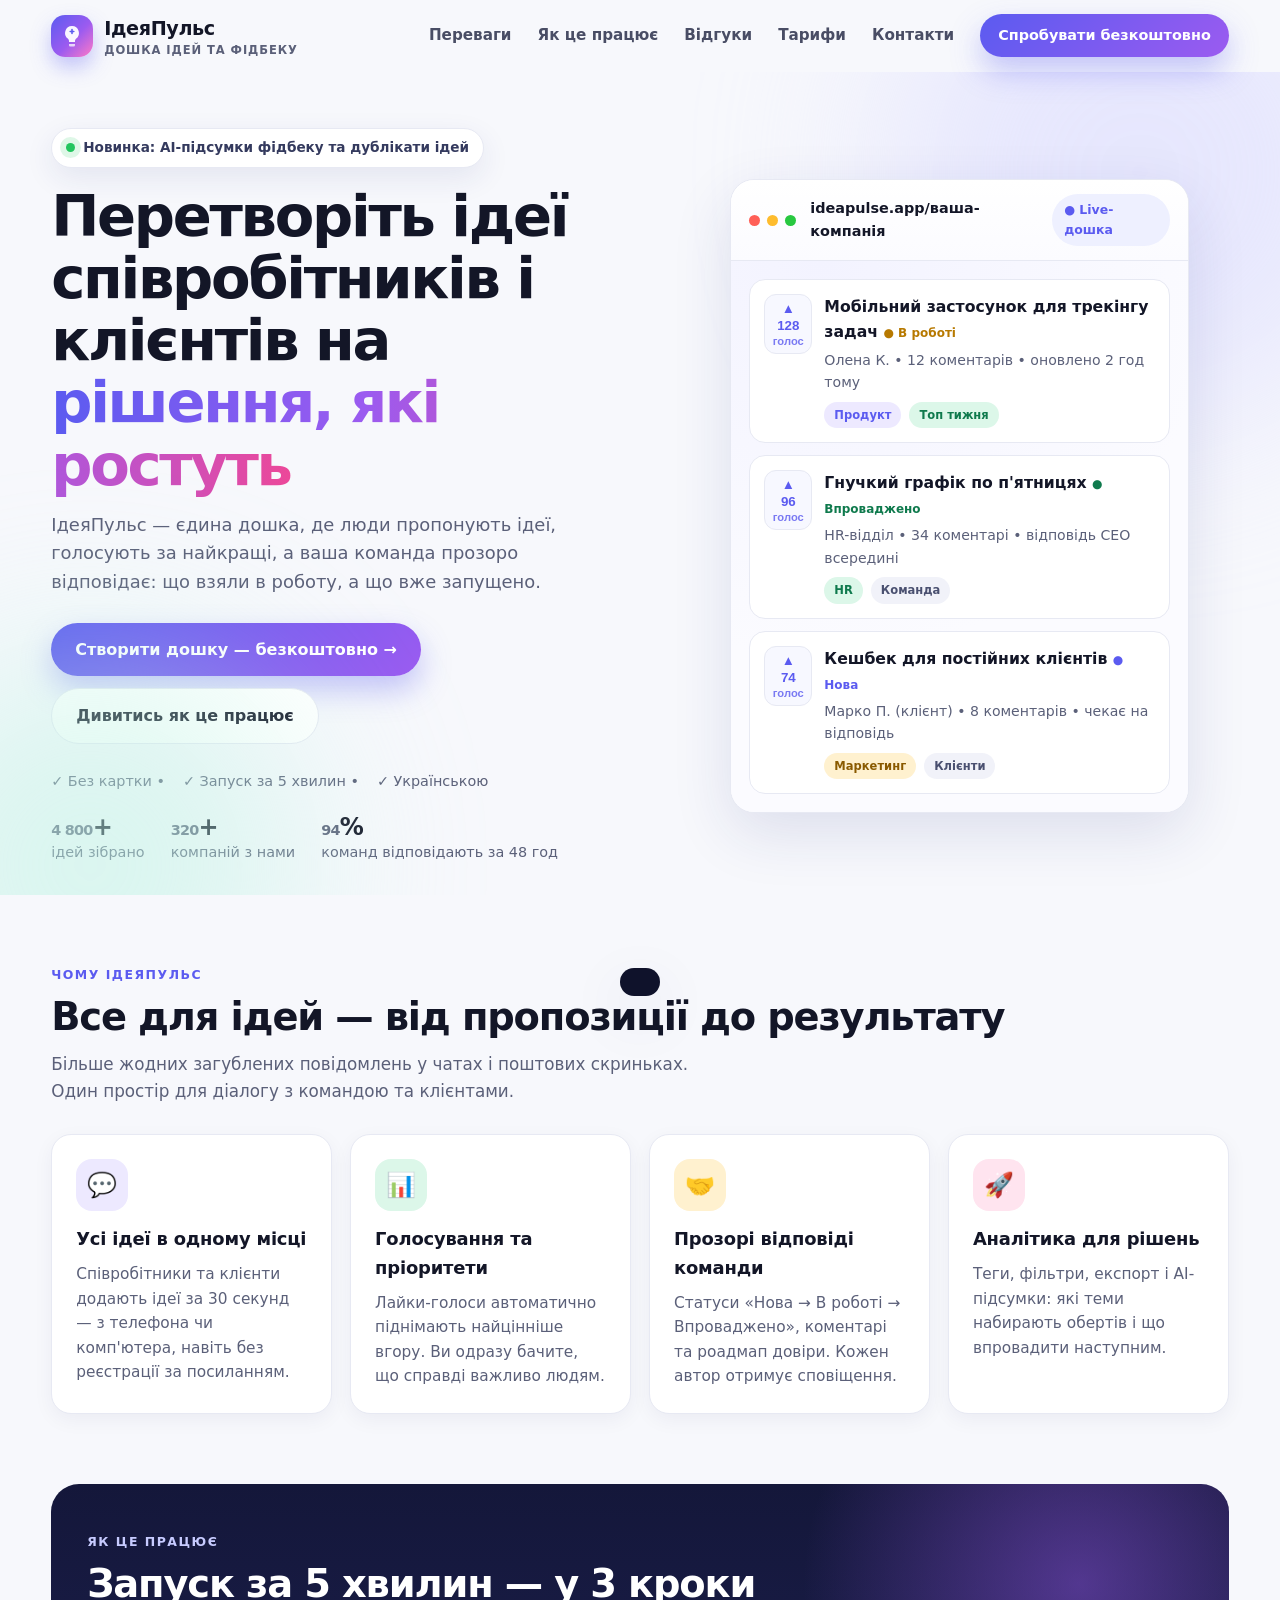
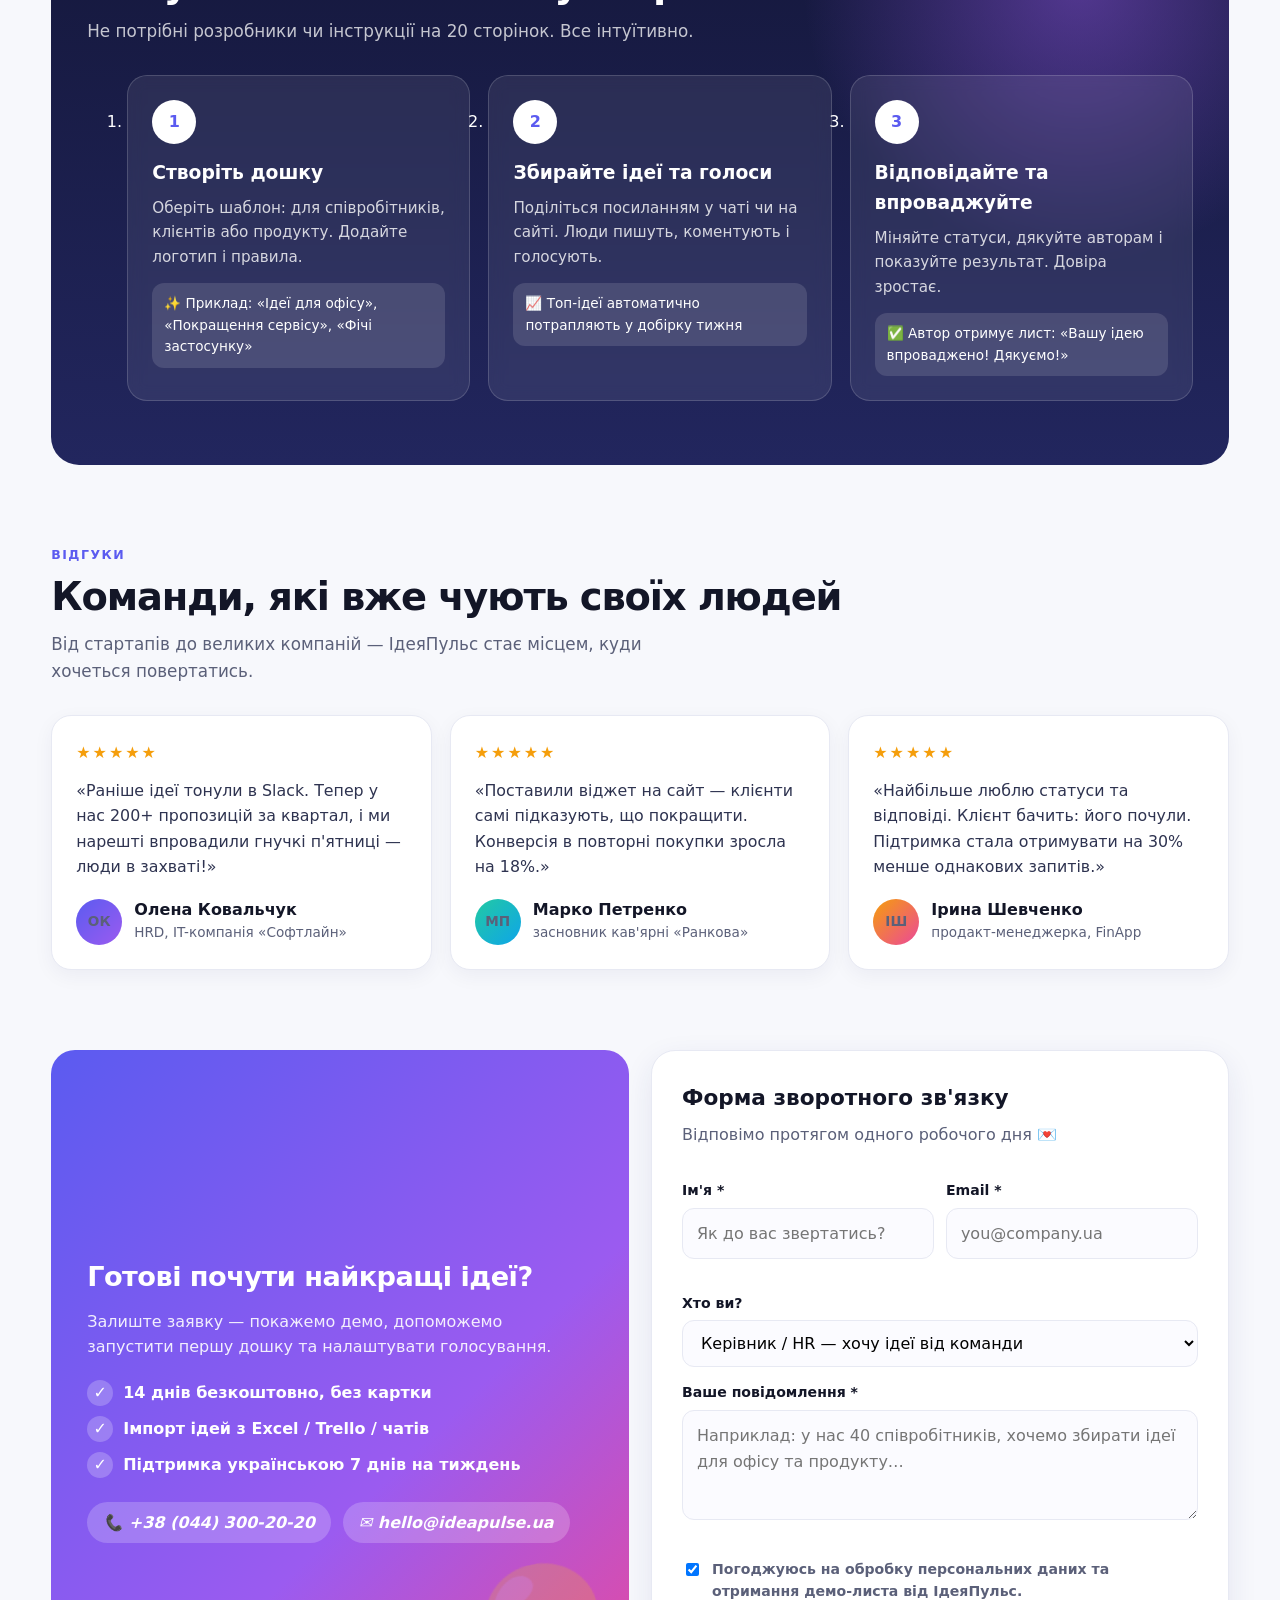
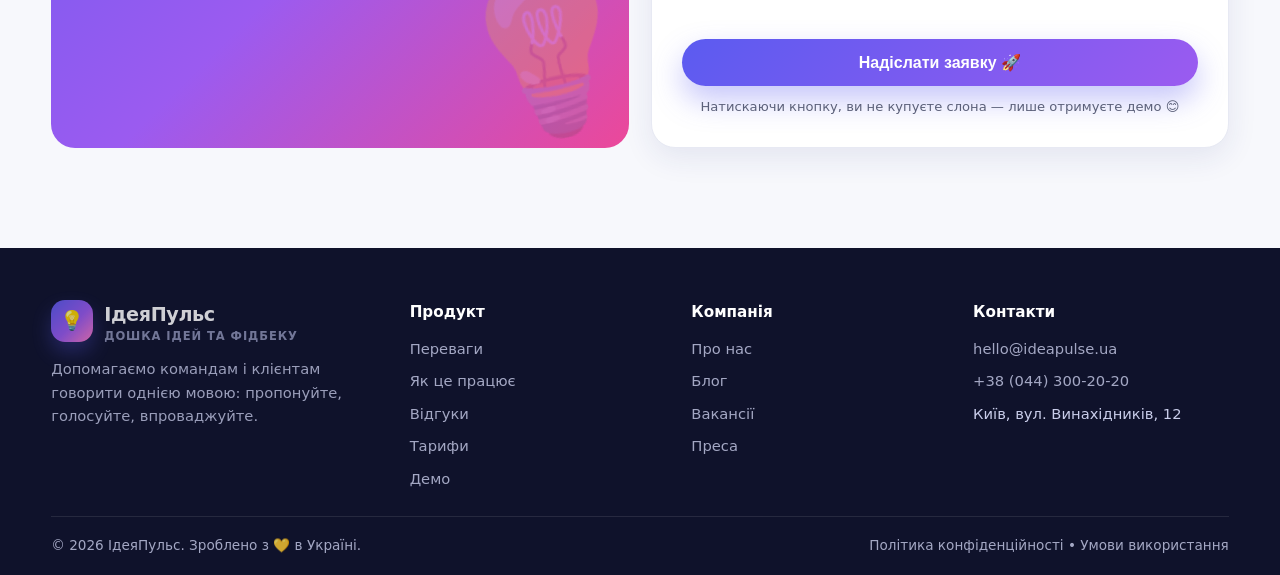
==== commit e6aea222: "Додано семантичну розмітку до сторінок. У чому суть  Замість того, щоб все підряд обводити тегами <d" ====
--- a/index.html
+++ b/index.html
@@ -1,242 +1,233 @@
 <!DOCTYPE html>
+
 <html lang="uk">
 <head>
-<meta charset="UTF-8" />
-<meta name="viewport" content="width=device-width, initial-scale=1.0" />
+<meta charset="utf-8"/>
+<meta content="width=device-width, initial-scale=1.0" name="viewport"/>
 <title>ІдеяПульс — дошка ідей та фідбеку для команди і клієнтів</title>
-<meta name="description" content="ІдеяПульс — платформа, де співробітники та клієнти пропонують ідеї, голосують, а команда відповідає та впроваджує найкраще." />
-<link rel="stylesheet" href="style.css" />
-</head>
+<meta content="ІдеяПульс — платформа, де співробітники та клієнти пропонують ідеї, голосують, а команда відповідає та впроваджує найкраще." name="description"/>
+<link href="style.css" rel="stylesheet"/>
+<style>.sr-only{position:absolute;width:1px;height:1px;padding:0;margin:-1px;overflow:hidden;clip:rect(0,0,0,0);white-space:nowrap;border:0;}</style></head>
 <body>
-
 <header class="header" id="header">
-  <div class="container nav">
-    <a class="logo" href="#top" aria-label="ІдеяПульс — на головну">
-      <span class="logo-mark" aria-hidden="true">
-        <svg width="24" height="24" viewBox="0 0 24 24" fill="none" aria-hidden="true">
-          <path d="M12 2a7 7 0 0 0-4 12.7c.6.5 1 1.3 1 2.1V18h6v-1.2c0-.8.4-1.6 1-2.1A7 7 0 0 0 12 2Z" fill="white" opacity=".95"/>
-          <path d="M9 20h6v1.2a1.3 1.3 0 0 1-1.3 1.3h-3.4A1.3 1.3 0 0 1 9 21.2V20Z" fill="white" opacity=".75"/>
-          <path d="M12 5.5v4M10.2 7.5h3.6" stroke="#5b5bf0" stroke-width="1.6" stroke-linecap="round"/>
-        </svg>
-      </span>
-      <span>ІдеяПульс<small>дошка ідей та фідбеку</small></span>
-    </a>
-    <nav class="menu" id="menu" aria-label="Головна навігація">
-      <a class="nav-link" href="#benefits">Переваги</a>
-      <a class="nav-link" href="#how">Як це працює</a>
-      <a class="nav-link" href="#reviews">Відгуки</a>
-      <a class="nav-link" href="pricing.html">Тарифи</a>
-      <a class="nav-link" href="#contact">Контакти</a>
-      <a class="btn btn-primary btn-sm" href="#contact">Спробувати безкоштовно</a>
-    </nav>
-    <button class="burger" id="burger" aria-label="Відкрити меню" aria-expanded="false"><span></span><span></span><span></span></button>
-  </div>
+<div class="container nav">
+<a aria-label="ІдеяПульс — на головну" class="logo" href="#top">
+<span aria-hidden="true" class="logo-mark">
+<svg aria-hidden="true" fill="none" height="24" viewbox="0 0 24 24" width="24">
+<path d="M12 2a7 7 0 0 0-4 12.7c.6.5 1 1.3 1 2.1V18h6v-1.2c0-.8.4-1.6 1-2.1A7 7 0 0 0 12 2Z" fill="white" opacity=".95"></path>
+<path d="M9 20h6v1.2a1.3 1.3 0 0 1-1.3 1.3h-3.4A1.3 1.3 0 0 1 9 21.2V20Z" fill="white" opacity=".75"></path>
+<path d="M12 5.5v4M10.2 7.5h3.6" stroke="#5b5bf0" stroke-linecap="round" stroke-width="1.6"></path>
+</svg>
+</span>
+<span>ІдеяПульс<small>дошка ідей та фідбеку</small></span>
+</a>
+<nav aria-label="Головна навігація" class="menu" id="menu">
+<a class="nav-link" href="#benefits">Переваги</a>
+<a class="nav-link" href="#how">Як це працює</a>
+<a class="nav-link" href="#reviews">Відгуки</a>
+<a class="nav-link" href="pricing.html">Тарифи</a>
+<a class="nav-link" href="#contact">Контакти</a>
+<a class="btn btn-primary btn-sm" href="#contact">Спробувати безкоштовно</a>
+</nav>
+<button aria-expanded="false" aria-label="Відкрити меню" class="burger" id="burger"><span></span><span></span><span></span></button>
+</div>
 </header>
-
 <main id="top">
-  <!-- HERO -->
-  <section class="hero">
-    <div class="container hero-grid">
-      <div>
-        <span class="badge"><span class="dot"></span> Новинка: AI-підсумки фідбеку та дублікати ідей</span>
-        <h1>Перетворіть ідеї співробітників і клієнтів на <span class="grad">рішення, які ростуть</span></h1>
-        <p class="lead">ІдеяПульс — єдина дошка, де люди пропонують ідеї, голосують за найкращі, а ваша команда прозоро відповідає: що взяли в роботу, а що вже запущено.</p>
-        <div class="hero-actions">
-          <a href="#contact" class="btn btn-primary">Створити дошку — безкоштовно →</a>
-          <a href="#how" class="btn btn-ghost">Дивитись як це працює</a>
-        </div>
-        <div class="hero-note">
-          <span>✓ Без картки •</span><span>✓ Запуск за 5 хвилин •</span><span>✓ Українською</span>
-        </div>
-        <div class="stats">
-          <div class="stat"><b><span class="counter" data-target="4800">0</span>+</b><span>ідей зібрано</span></div>
-          <div class="stat"><b><span class="counter" data-target="320">0</span>+</b><span>компаній з нами</span></div>
-          <div class="stat"><b><span class="counter" data-target="94">0</span>%</b><span>команд відповідають за 48 год</span></div>
-        </div>
-      </div>
-
-      <div class="board" role="img" aria-label="Приклад дошки ідей ІдеяПульс">
-        <div class="board-top">
-          <div class="traffic"><i></i><i></i><i></i></div>
-          <b>ideapulse.app/ваша-компанія</b>
-          <span class="pill">● Live-дошка</span>
-        </div>
-        <div class="board-body" id="board">
-          <div class="idea">
-            <button class="vote" aria-label="Голосувати">▲<span class="count">128</span><small>голос</small></button>
-            <div><h4>Мобільний застосунок для трекінгу задач <span class="status work">● В роботі</span></h4><p>Олена К. • 12 коментарів • оновлено 2 год тому</p><div class="tags"><span class="tag violet">Продукт</span><span class="tag green">Топ тижня</span></div></div>
-          </div>
-          <div class="idea">
-            <button class="vote" aria-label="Голосувати">▲<span class="count">96</span><small>голос</small></button>
-            <div><h4>Гнучкий графік по п'ятницях <span class="status done">● Впроваджено</span></h4><p>HR-відділ • 34 коментарі • відповідь CEO всередині</p><div class="tags"><span class="tag green">HR</span><span class="tag">Команда</span></div></div>
-          </div>
-          <div class="idea">
-            <button class="vote" aria-label="Голосувати">▲<span class="count">74</span><small>голос</small></button>
-            <div><h4>Кешбек для постійних клієнтів <span class="status new">● Нова</span></h4><p>Марко П. (клієнт) • 8 коментарів • чекає на відповідь</p><div class="tags"><span class="tag orange">Маркетинг</span><span class="tag">Клієнти</span></div></div>
-          </div>
-        </div>
-      </div>
-    </div>
-  </section>
-
-  <!-- BENEFITS -->
-  <section class="section" id="benefits">
-    <div class="container">
-      <p class="eyebrow reveal">Чому ІдеяПульс</p>
-      <h2 class="reveal">Все для ідей — від пропозиції до результату</h2>
-      <p class="sub reveal">Більше жодних загублених повідомлень у чатах і поштових скриньках. Один простір для діалогу з командою та клієнтами.</p>
-      <div class="grid-4">
-        <article class="card reveal">
-          <div class="icon" style="background:#ede9ff">💬</div>
-          <h3>Усі ідеї в одному місці</h3>
-          <p>Співробітники та клієнти додають ідеї за 30 секунд — з телефона чи комп'ютера, навіть без реєстрації за посиланням.</p>
-        </article>
-        <article class="card reveal">
-          <div class="icon" style="background:#dcf7e9">📊</div>
-          <h3>Голосування та пріоритети</h3>
-          <p>Лайки-голоси автоматично піднімають найцінніше вгору. Ви одразу бачите, що справді важливо людям.</p>
-        </article>
-        <article class="card reveal">
-          <div class="icon" style="background:#fff1cf">🤝</div>
-          <h3>Прозорі відповіді команди</h3>
-          <p>Статуси «Нова → В роботі → Впроваджено», коментарі та роадмап довіри. Кожен автор отримує сповіщення.</p>
-        </article>
-        <article class="card reveal">
-          <div class="icon" style="background:#ffe4ef">🚀</div>
-          <h3>Аналітика для рішень</h3>
-          <p>Теги, фільтри, експорт і AI-підсумки: які теми набирають обертів і що впровадити наступним.</p>
-        </article>
-      </div>
-    </div>
-  </section>
-
-  <!-- HOW -->
-  <section class="section" id="how" style="padding-top:0">
-    <div class="container">
-      <div class="steps reveal">
-        <p class="eyebrow" style="color:#c7cbff">Як це працює</p>
-        <h2>Запуск за 5 хвилин — у 3 кроки</h2>
-        <p class="sub">Не потрібні розробники чи інструкції на 20 сторінок. Все інтуїтивно.</p>
-        <div class="steps-grid">
-          <div class="step">
-            <div class="step-num">1</div>
-            <h3>Створіть дошку</h3>
-            <p>Оберіть шаблон: для співробітників, клієнтів або продукту. Додайте логотип і правила.</p>
-            <div class="mini">✨ Приклад: «Ідеї для офісу», «Покращення сервісу», «Фічі застосунку»</div>
-          </div>
-          <div class="step">
-            <div class="step-num">2</div>
-            <h3>Збирайте ідеї та голоси</h3>
-            <p>Поділіться посиланням у чаті чи на сайті. Люди пишуть, коментують і голосують.</p>
-            <div class="mini">📈 Топ-ідеї автоматично потрапляють у добірку тижня</div>
-          </div>
-          <div class="step">
-            <div class="step-num">3</div>
-            <h3>Відповідайте та впроваджуйте</h3>
-            <p>Міняйте статуси, дякуйте авторам і показуйте результат. Довіра зростає.</p>
-            <div class="mini">✅ Автор отримує лист: «Вашу ідею впроваджено! Дякуємо!»</div>
-          </div>
-        </div>
-      </div>
-    </div>
-  </section>
-
-  <!-- REVIEWS -->
-  <section class="section" id="reviews" style="padding-top:10px">
-    <div class="container">
-      <p class="eyebrow reveal">Відгуки</p>
-      <h2 class="reveal">Команди, які вже чують своїх людей</h2>
-      <p class="sub reveal">Від стартапів до великих компаній — ІдеяПульс стає місцем, куди хочеться повертатись.</p>
-      <div class="grid-3">
-        <article class="card review reveal">
-          <div class="stars" aria-label="5 з 5">★★★★★</div>
-          <p>«Раніше ідеї тонули в Slack. Тепер у нас 200+ пропозицій за квартал, і ми нарешті впровадили гнучкі п'ятниці — люди в захваті!»</p>
-          <div class="person"><span class="avatar" style="background:linear-gradient(135deg,#5b5bf0,#9b5bf0)">ОК</span><div><b>Олена Ковальчук</b><span>HRD, IT-компанія «Софтлайн»</span></div></div>
-        </article>
-        <article class="card review reveal">
-          <div class="stars" aria-label="5 з 5">★★★★★</div>
-          <p>«Поставили віджет на сайт — клієнти самі підказують, що покращити. Конверсія в повторні покупки зросла на 18%.»</p>
-          <div class="person"><span class="avatar" style="background:linear-gradient(135deg,#22c9a3,#0ea5e9)">МП</span><div><b>Марко Петренко</b><span>засновник кав'ярні «Ранкова»</span></div></div>
-        </article>
-        <article class="card review reveal">
-          <div class="stars" aria-label="5 з 5">★★★★★</div>
-          <p>«Найбільше люблю статуси та відповіді. Клієнт бачить: його почули. Підтримка стала отримувати на 30% менше однакових запитів.»</p>
-          <div class="person"><span class="avatar" style="background:linear-gradient(135deg,#f59e0b,#ec4899)">ІШ</span><div><b>Ірина Шевченко</b><span>продакт-менеджерка, FinApp</span></div></div>
-        </article>
-      </div>
-    </div>
-  </section>
-
-  <!-- CONTACT / FORM -->
-  <section class="section" id="contact" style="padding-top:10px">
-    <div class="container split">
-      <div class="cta-card reveal">
-        <h3>Готові почути найкращі ідеї?</h3>
-        <p>Залиште заявку — покажемо демо, допоможемо запустити першу дошку та налаштувати голосування.</p>
-        <ul class="cta-list">
-          <li><span class="check">✓</span> 14 днів безкоштовно, без картки</li>
-          <li><span class="check">✓</span> Імпорт ідей з Excel / Trello / чатів</li>
-          <li><span class="check">✓</span> Підтримка українською 7 днів на тиждень</li>
-        </ul>
-        <div style="display:flex;gap:12px;flex-wrap:wrap">
-          <span style="background:rgba(255,255,255,.2);padding:8px 16px;border-radius:999px;font-weight:700">📞 +38 (044) 300-20-20</span>
-          <span style="background:rgba(255,255,255,.2);padding:8px 16px;border-radius:999px;font-weight:700">✉️ hello@ideapulse.ua</span>
-        </div>
-      </div>
-      <div class="form-card reveal">
-        <h3>Форма зворотного зв'язку</h3>
-        <p>Відповімо протягом одного робочого дня 💌</p>
-        <form id="feedbackForm" novalidate>
-          <div class="row2">
-            <div>
-              <label for="name">Ім'я *</label>
-              <input id="name" name="name" type="text" placeholder="Як до вас звертатись?" autocomplete="name" />
-              <div class="error" id="err-name"></div>
-            </div>
-            <div>
-              <label for="email">Email *</label>
-              <input id="email" name="email" type="email" placeholder="you@company.ua" autocomplete="email" />
-              <div class="error" id="err-email"></div>
-            </div>
-          </div>
-          <label for="type">Хто ви?</label>
-          <select id="type" name="type">
-            <option>Керівник / HR — хочу ідеї від команди</option>
-            <option>Власник бізнесу — хочу фідбек від клієнтів</option>
-            <option>Продакт-менеджер — хочу роадмап ідей</option>
-            <option>Інше</option>
-          </select>
-          <label for="message">Ваше повідомлення *</label>
-          <textarea id="message" name="message" placeholder="Наприклад: у нас 40 співробітників, хочемо збирати ідеї для офісу та продукту…"></textarea>
-          <div class="error" id="err-message"></div>
-          <label class="agree"><input type="checkbox" id="agree" checked /> <span>Погоджуюсь на обробку персональних даних та отримання демо-листа від ІдеяПульс.</span></label>
-          <div class="error" id="err-agree"></div>
-          <button type="submit" class="btn btn-primary form-btn">Надіслати заявку 🚀</button>
-          <div class="hint">Натискаючи кнопку, ви не купуєте слона — лише отримуєте демо 😊</div>
-        </form>
-      </div>
-    </div>
-  </section>
+<!-- HERO -->
+<section class="hero">
+<div class="container hero-grid">
+<div>
+<span class="badge"><span class="dot"></span> Новинка: AI-підсумки фідбеку та дублікати ідей</span>
+<h1>Перетворіть ідеї співробітників і клієнтів на <span class="grad">рішення, які ростуть</span></h1>
+<p class="lead">ІдеяПульс — єдина дошка, де люди пропонують ідеї, голосують за найкращі, а ваша команда прозоро відповідає: що взяли в роботу, а що вже запущено.</p>
+<div class="hero-actions">
+<a class="btn btn-primary" href="#contact">Створити дошку — безкоштовно →</a>
+<a class="btn btn-ghost" href="#how">Дивитись як це працює</a>
+</div>
+<div class="hero-note">
+<span>✓ Без картки •</span><span>✓ Запуск за 5 хвилин •</span><span>✓ Українською</span>
+</div>
+<div class="stats">
+<div class="stat"><b><span class="counter" data-target="4800">0</span>+</b><span>ідей зібрано</span></div>
+<div class="stat"><b><span class="counter" data-target="320">0</span>+</b><span>компаній з нами</span></div>
+<div class="stat"><b><span class="counter" data-target="94">0</span>%</b><span>команд відповідають за 48 год</span></div>
+</div>
+</div>
+<figure aria-label="Приклад дошки ідей ІдеяПульс" class="board" role="img"><div>
+<div class="board-top">
+<div class="traffic"><i></i><i></i><i></i></div>
+<b>ideapulse.app/ваша-компанія</b>
+<span class="pill">● Live-дошка</span>
+</div>
+<div class="board-body" id="board">
+<div class="idea">
+<button aria-label="Голосувати" class="vote">▲<span class="count">128</span><small>голос</small></button>
+<div><h4>Мобільний застосунок для трекінгу задач <span class="status work">● В роботі</span></h4><p>Олена К. • 12 коментарів • оновлено 2 год тому</p><div class="tags"><span class="tag violet">Продукт</span><span class="tag green">Топ тижня</span></div></div>
+</div>
+<div class="idea">
+<button aria-label="Голосувати" class="vote">▲<span class="count">96</span><small>голос</small></button>
+<div><h4>Гнучкий графік по п'ятницях <span class="status done">● Впроваджено</span></h4><p>HR-відділ • 34 коментарі • відповідь CEO всередині</p><div class="tags"><span class="tag green">HR</span><span class="tag">Команда</span></div></div>
+</div>
+<div class="idea">
+<button aria-label="Голосувати" class="vote">▲<span class="count">74</span><small>голос</small></button>
+<div><h4>Кешбек для постійних клієнтів <span class="status new">● Нова</span></h4><p>Марко П. (клієнт) • 8 коментарів • чекає на відповідь</p><div class="tags"><span class="tag orange">Маркетинг</span><span class="tag">Клієнти</span></div></div>
+</div>
+</div>
+</div><figcaption class="sr-only">Приклад дошки ідей ІдеяПульс</figcaption></figure>
+</div>
+</section>
+<!-- BENEFITS -->
+<section class="section" id="benefits">
+<div class="container">
+<p class="eyebrow reveal">Чому ІдеяПульс</p>
+<h2 class="reveal">Все для ідей — від пропозиції до результату</h2>
+<p class="sub reveal">Більше жодних загублених повідомлень у чатах і поштових скриньках. Один простір для діалогу з командою та клієнтами.</p>
+<div class="grid-4">
+<article class="card reveal">
+<div class="icon" style="background:#ede9ff">💬</div>
+<h3>Усі ідеї в одному місці</h3>
+<p>Співробітники та клієнти додають ідеї за 30 секунд — з телефона чи комп'ютера, навіть без реєстрації за посиланням.</p>
+</article>
+<article class="card reveal">
+<div class="icon" style="background:#dcf7e9">📊</div>
+<h3>Голосування та пріоритети</h3>
+<p>Лайки-голоси автоматично піднімають найцінніше вгору. Ви одразу бачите, що справді важливо людям.</p>
+</article>
+<article class="card reveal">
+<div class="icon" style="background:#fff1cf">🤝</div>
+<h3>Прозорі відповіді команди</h3>
+<p>Статуси «Нова → В роботі → Впроваджено», коментарі та роадмап довіри. Кожен автор отримує сповіщення.</p>
+</article>
+<article class="card reveal">
+<div class="icon" style="background:#ffe4ef">🚀</div>
+<h3>Аналітика для рішень</h3>
+<p>Теги, фільтри, експорт і AI-підсумки: які теми набирають обертів і що впровадити наступним.</p>
+</article>
+</div>
+</div>
+</section>
+<!-- HOW -->
+<section class="section" id="how" style="padding-top:0">
+<div class="container">
+<div class="steps reveal">
+<p class="eyebrow" style="color:#c7cbff">Як це працює</p>
+<h2>Запуск за 5 хвилин — у 3 кроки</h2>
+<p class="sub">Не потрібні розробники чи інструкції на 20 сторінок. Все інтуїтивно.</p>
+<ol aria-label="Три кроки роботи з ІдеяПульс" class="steps-grid">
+<li class="step">
+<div class="step-num">1</div>
+<h3>Створіть дошку</h3>
+<p>Оберіть шаблон: для співробітників, клієнтів або продукту. Додайте логотип і правила.</p>
+<div class="mini">✨ Приклад: «Ідеї для офісу», «Покращення сервісу», «Фічі застосунку»</div>
+</li>
+<li class="step">
+<div class="step-num">2</div>
+<h3>Збирайте ідеї та голоси</h3>
+<p>Поділіться посиланням у чаті чи на сайті. Люди пишуть, коментують і голосують.</p>
+<div class="mini">📈 Топ-ідеї автоматично потрапляють у добірку тижня</div>
+</li>
+<li class="step">
+<div class="step-num">3</div>
+<h3>Відповідайте та впроваджуйте</h3>
+<p>Міняйте статуси, дякуйте авторам і показуйте результат. Довіра зростає.</p>
+<div class="mini">✅ Автор отримує лист: «Вашу ідею впроваджено! Дякуємо!»</div>
+</li>
+</ol>
+</div>
+</div>
+</section>
+<!-- REVIEWS -->
+<section class="section" id="reviews" style="padding-top:10px">
+<div class="container">
+<p class="eyebrow reveal">Відгуки</p>
+<h2 class="reveal">Команди, які вже чують своїх людей</h2>
+<p class="sub reveal">Від стартапів до великих компаній — ІдеяПульс стає місцем, куди хочеться повертатись.</p>
+<div class="grid-3">
+<article class="card review reveal">
+<div aria-label="5 з 5" class="stars">★★★★★</div>
+<p>«Раніше ідеї тонули в Slack. Тепер у нас 200+ пропозицій за квартал, і ми нарешті впровадили гнучкі п'ятниці — люди в захваті!»</p>
+<div class="person"><span class="avatar" style="background:linear-gradient(135deg,#5b5bf0,#9b5bf0)">ОК</span><div><b>Олена Ковальчук</b><span>HRD, IT-компанія «Софтлайн»</span></div></div>
+</article>
+<article class="card review reveal">
+<div aria-label="5 з 5" class="stars">★★★★★</div>
+<p>«Поставили віджет на сайт — клієнти самі підказують, що покращити. Конверсія в повторні покупки зросла на 18%.»</p>
+<div class="person"><span class="avatar" style="background:linear-gradient(135deg,#22c9a3,#0ea5e9)">МП</span><div><b>Марко Петренко</b><span>засновник кав'ярні «Ранкова»</span></div></div>
+</article>
+<article class="card review reveal">
+<div aria-label="5 з 5" class="stars">★★★★★</div>
+<p>«Найбільше люблю статуси та відповіді. Клієнт бачить: його почули. Підтримка стала отримувати на 30% менше однакових запитів.»</p>
+<div class="person"><span class="avatar" style="background:linear-gradient(135deg,#f59e0b,#ec4899)">ІШ</span><div><b>Ірина Шевченко</b><span>продакт-менеджерка, FinApp</span></div></div>
+</article>
+</div>
+</div>
+</section>
+<!-- CONTACT / FORM -->
+<section class="section" id="contact" style="padding-top:10px">
+<div class="container split">
+<div class="cta-card reveal">
+<h3>Готові почути найкращі ідеї?</h3>
+<p>Залиште заявку — покажемо демо, допоможемо запустити першу дошку та налаштувати голосування.</p>
+<ul class="cta-list">
+<li><span class="check">✓</span> 14 днів безкоштовно, без картки</li>
+<li><span class="check">✓</span> Імпорт ідей з Excel / Trello / чатів</li>
+<li><span class="check">✓</span> Підтримка українською 7 днів на тиждень</li>
+</ul>
+<address style="display:flex;gap:12px;flex-wrap:wrap">
+<span style="background:rgba(255,255,255,.2);padding:8px 16px;border-radius:999px;font-weight:700">📞 +38 (044) 300-20-20</span>
+<span style="background:rgba(255,255,255,.2);padding:8px 16px;border-radius:999px;font-weight:700">✉️ hello@ideapulse.ua</span>
+</address>
+</div>
+<div class="form-card reveal">
+<h3>Форма зворотного зв'язку</h3>
+<p>Відповімо протягом одного робочого дня 💌</p>
+<form id="feedbackForm" novalidate="">
+<div class="row2">
+<div>
+<label for="name">Ім'я *</label>
+<input autocomplete="name" id="name" name="name" placeholder="Як до вас звертатись?" type="text"/>
+<div class="error" id="err-name"></div>
+</div>
+<div>
+<label for="email">Email *</label>
+<input autocomplete="email" id="email" name="email" placeholder="you@company.ua" type="email"/>
+<div class="error" id="err-email"></div>
+</div>
+</div>
+<label for="type">Хто ви?</label>
+<select id="type" name="type">
+<option>Керівник / HR — хочу ідеї від команди</option>
+<option>Власник бізнесу — хочу фідбек від клієнтів</option>
+<option>Продакт-менеджер — хочу роадмап ідей</option>
+<option>Інше</option>
+</select>
+<label for="message">Ваше повідомлення *</label>
+<textarea id="message" name="message" placeholder="Наприклад: у нас 40 співробітників, хочемо збирати ідеї для офісу та продукту…"></textarea>
+<div class="error" id="err-message"></div>
+<label class="agree"><input checked="" id="agree" type="checkbox"/> <span>Погоджуюсь на обробку персональних даних та отримання демо-листа від ІдеяПульс.</span></label>
+<div class="error" id="err-agree"></div>
+<button class="btn btn-primary form-btn" type="submit">Надіслати заявку 🚀</button>
+<div class="hint">Натискаючи кнопку, ви не купуєте слона — лише отримуєте демо 😊</div>
+</form>
+</div>
+</div>
+</section>
 </main>
-
 <footer id="footer">
-  <div class="container">
-    <div class="foot">
-      <div>
-        <a class="logo" href="#top" style="text-decoration:none"><span class="logo-mark" aria-hidden="true">💡</span><span>ІдеяПульс<small style="color:#8b90b3">дошка ідей та фідбеку</small></span></a>
-        <p>Допомагаємо командам і клієнтам говорити однією мовою: пропонуйте, голосуйте, впроваджуйте.</p>
-      </div>
-      <div><h4>Продукт</h4><ul><li><a href="#benefits">Переваги</a></li><li><a href="#how">Як це працює</a></li><li><a href="#reviews">Відгуки</a></li><li><a href="pricing.html">Тарифи</a></li><li><a href="#contact">Демо</a></li></ul></div>
-      <div><h4>Компанія</h4><ul><li><a href="#">Про нас</a></li><li><a href="#">Блог</a></li><li><a href="#">Вакансії</a></li><li><a href="#">Преса</a></li></ul></div>
-      <div><h4>Контакти</h4><ul><li><a href="mailto:hello@ideapulse.ua">hello@ideapulse.ua</a></li><li><a href="tel:+380443002020">+38 (044) 300-20-20</a></li><li>Київ, вул. Винахідників, 12</li></ul></div>
-    </div>
-    <div class="bottom"><span>© <span id="year">2026</span> ІдеяПульс. Зроблено з 💛 в Україні.</span><span><a href="#" style="color:inherit;text-decoration:none">Політика конфіденційності</a> • <a href="#" style="color:inherit;text-decoration:none">Умови використання</a></span></div>
-  </div>
+<div class="container">
+<div class="foot">
+<div>
+<a class="logo" href="#top" style="text-decoration:none"><span aria-hidden="true" class="logo-mark">💡</span><span>ІдеяПульс<small style="color:#8b90b3">дошка ідей та фідбеку</small></span></a>
+<p>Допомагаємо командам і клієнтам говорити однією мовою: пропонуйте, голосуйте, впроваджуйте.</p>
+</div>
+<div><nav aria-label="Продукт"><h4>Продукт</h4><ul><li><a href="#benefits">Переваги</a></li><li><a href="#how">Як це працює</a></li><li><a href="#reviews">Відгуки</a></li><li><a href="pricing.html">Тарифи</a></li><li><a href="#contact">Демо</a></li></ul></nav></div>
+<div><nav aria-label="Компанія"><h4>Компанія</h4><ul><li><a href="#">Про нас</a></li><li><a href="#">Блог</a></li><li><a href="#">Вакансії</a></li><li><a href="#">Преса</a></li></ul></nav></div>
+<div><h4>Контакти</h4><ul><li><a href="mailto:hello@ideapulse.ua">hello@ideapulse.ua</a></li><li><a href="tel:+380443002020">+38 (044) 300-20-20</a></li><li>Київ, вул. Винахідників, 12</li></ul></div>
+</div>
+<div class="bottom"><span>© <span id="year">2026</span> ІдеяПульс. Зроблено з 💛 в Україні.</span><span><a href="#" style="color:inherit;text-decoration:none">Політика конфіденційності</a> • <a href="#" style="color:inherit;text-decoration:none">Умови використання</a></span></div>
+</div>
 </footer>
-
-<button id="toTop" aria-label="Догори">↑</button>
+<button aria-label="Догори" id="toTop">↑</button>
 <div class="toast" id="toast" role="status"></div>
-
 <script>
 (function(){
   var header = document.getElementById('header');
@@ -390,4 +381,4 @@
 })();
 </script>
 </body>
-</html>
+</html>
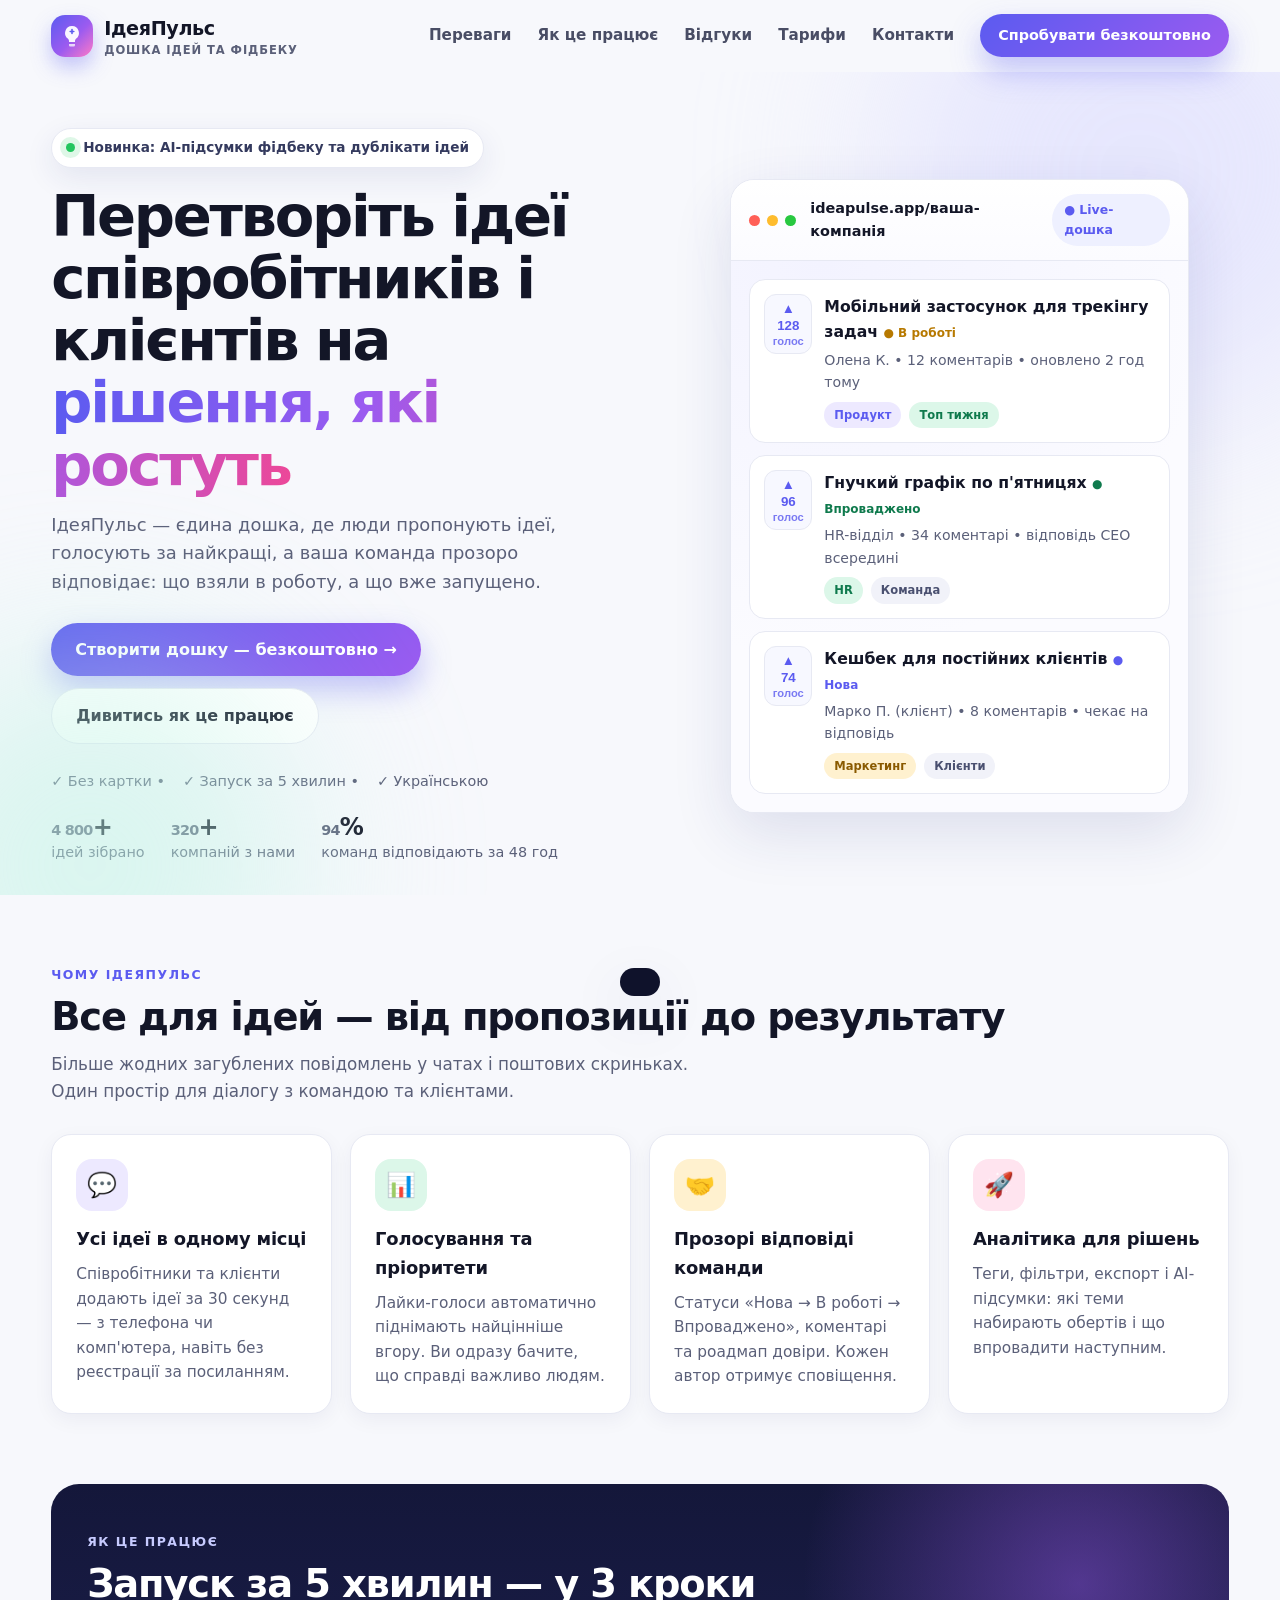
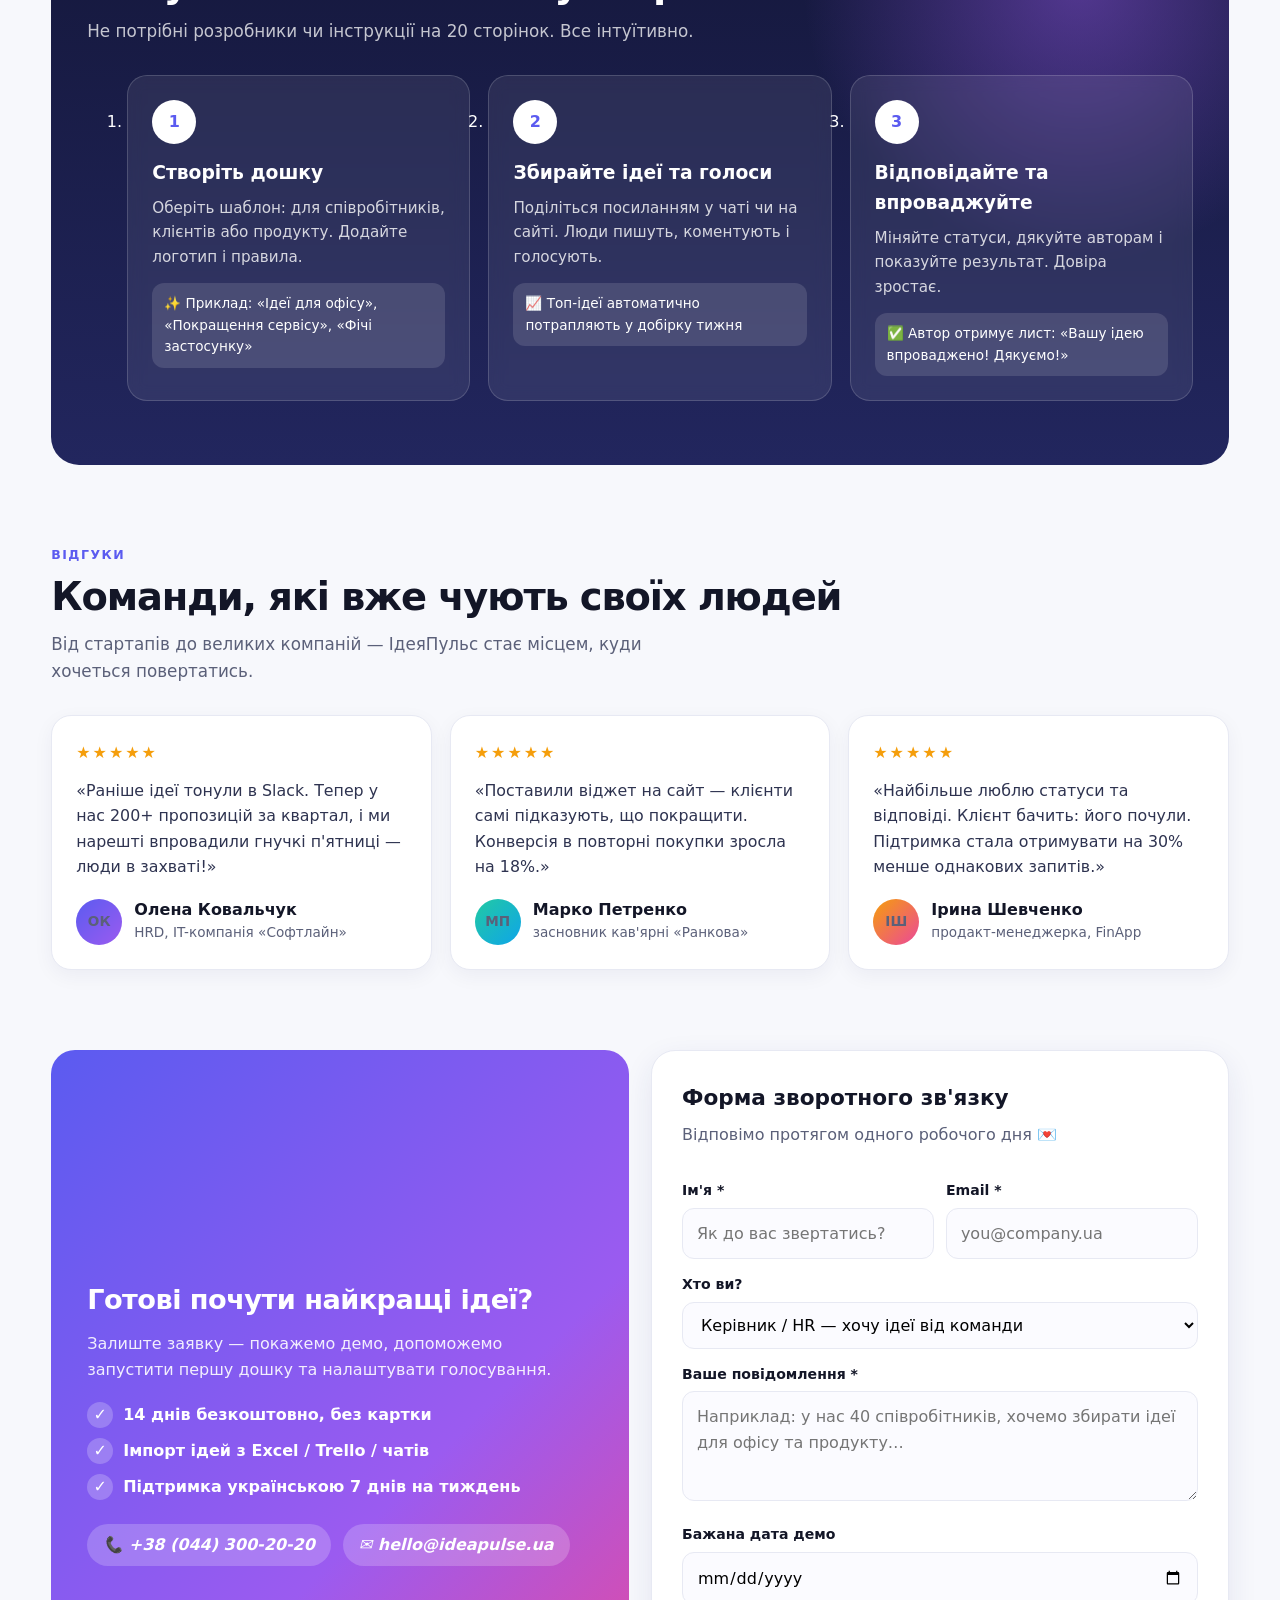
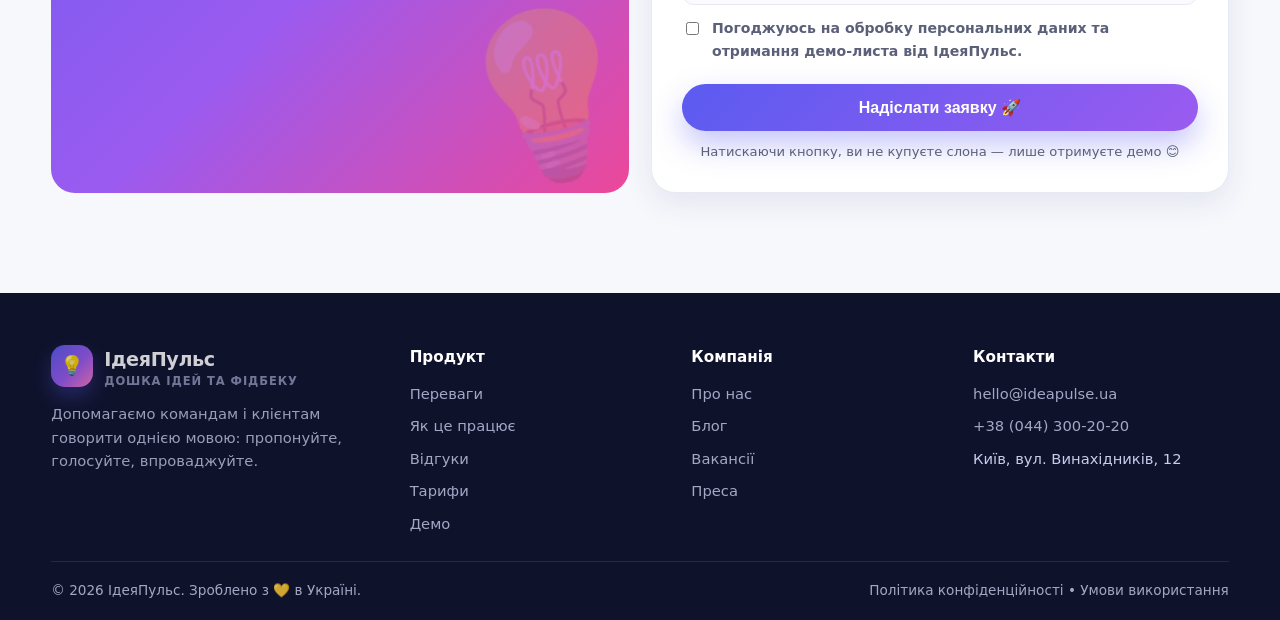
==== commit 1b81f11d: "Полагоджена форма для надсилання даних" ====
--- a/index.html
+++ b/index.html
@@ -1,384 +1,444 @@
 <!DOCTYPE html>
 
 <html lang="uk">
+
 <head>
-<meta charset="utf-8"/>
-<meta content="width=device-width, initial-scale=1.0" name="viewport"/>
-<title>ІдеяПульс — дошка ідей та фідбеку для команди і клієнтів</title>
-<meta content="ІдеяПульс — платформа, де співробітники та клієнти пропонують ідеї, голосують, а команда відповідає та впроваджує найкраще." name="description"/>
-<link href="style.css" rel="stylesheet"/>
-<style>.sr-only{position:absolute;width:1px;height:1px;padding:0;margin:-1px;overflow:hidden;clip:rect(0,0,0,0);white-space:nowrap;border:0;}</style></head>
+  <meta charset="utf-8" />
+  <meta content="width=device-width, initial-scale=1.0" name="viewport" />
+  <title>ІдеяПульс — дошка ідей та фідбеку для команди і клієнтів</title>
+  <meta
+    content="ІдеяПульс — платформа, де співробітники та клієнти пропонують ідеї, голосують, а команда відповідає та впроваджує найкраще."
+    name="description" />
+  <link href="style.css" rel="stylesheet" />
+  <style>
+    .sr-only {
+      position: absolute;
+      width: 1px;
+      height: 1px;
+      padding: 0;
+      margin: -1px;
+      overflow: hidden;
+      clip: rect(0, 0, 0, 0);
+      white-space: nowrap;
+      border: 0;
+    }
+  </style>
+</head>
+
 <body>
-<header class="header" id="header">
-<div class="container nav">
-<a aria-label="ІдеяПульс — на головну" class="logo" href="#top">
-<span aria-hidden="true" class="logo-mark">
-<svg aria-hidden="true" fill="none" height="24" viewbox="0 0 24 24" width="24">
-<path d="M12 2a7 7 0 0 0-4 12.7c.6.5 1 1.3 1 2.1V18h6v-1.2c0-.8.4-1.6 1-2.1A7 7 0 0 0 12 2Z" fill="white" opacity=".95"></path>
-<path d="M9 20h6v1.2a1.3 1.3 0 0 1-1.3 1.3h-3.4A1.3 1.3 0 0 1 9 21.2V20Z" fill="white" opacity=".75"></path>
-<path d="M12 5.5v4M10.2 7.5h3.6" stroke="#5b5bf0" stroke-linecap="round" stroke-width="1.6"></path>
-</svg>
-</span>
-<span>ІдеяПульс<small>дошка ідей та фідбеку</small></span>
-</a>
-<nav aria-label="Головна навігація" class="menu" id="menu">
-<a class="nav-link" href="#benefits">Переваги</a>
-<a class="nav-link" href="#how">Як це працює</a>
-<a class="nav-link" href="#reviews">Відгуки</a>
-<a class="nav-link" href="pricing.html">Тарифи</a>
-<a class="nav-link" href="#contact">Контакти</a>
-<a class="btn btn-primary btn-sm" href="#contact">Спробувати безкоштовно</a>
-</nav>
-<button aria-expanded="false" aria-label="Відкрити меню" class="burger" id="burger"><span></span><span></span><span></span></button>
-</div>
-</header>
-<main id="top">
-<!-- HERO -->
-<section class="hero">
-<div class="container hero-grid">
-<div>
-<span class="badge"><span class="dot"></span> Новинка: AI-підсумки фідбеку та дублікати ідей</span>
-<h1>Перетворіть ідеї співробітників і клієнтів на <span class="grad">рішення, які ростуть</span></h1>
-<p class="lead">ІдеяПульс — єдина дошка, де люди пропонують ідеї, голосують за найкращі, а ваша команда прозоро відповідає: що взяли в роботу, а що вже запущено.</p>
-<div class="hero-actions">
-<a class="btn btn-primary" href="#contact">Створити дошку — безкоштовно →</a>
-<a class="btn btn-ghost" href="#how">Дивитись як це працює</a>
-</div>
-<div class="hero-note">
-<span>✓ Без картки •</span><span>✓ Запуск за 5 хвилин •</span><span>✓ Українською</span>
-</div>
-<div class="stats">
-<div class="stat"><b><span class="counter" data-target="4800">0</span>+</b><span>ідей зібрано</span></div>
-<div class="stat"><b><span class="counter" data-target="320">0</span>+</b><span>компаній з нами</span></div>
-<div class="stat"><b><span class="counter" data-target="94">0</span>%</b><span>команд відповідають за 48 год</span></div>
-</div>
-</div>
-<figure aria-label="Приклад дошки ідей ІдеяПульс" class="board" role="img"><div>
-<div class="board-top">
-<div class="traffic"><i></i><i></i><i></i></div>
-<b>ideapulse.app/ваша-компанія</b>
-<span class="pill">● Live-дошка</span>
-</div>
-<div class="board-body" id="board">
-<div class="idea">
-<button aria-label="Голосувати" class="vote">▲<span class="count">128</span><small>голос</small></button>
-<div><h4>Мобільний застосунок для трекінгу задач <span class="status work">● В роботі</span></h4><p>Олена К. • 12 коментарів • оновлено 2 год тому</p><div class="tags"><span class="tag violet">Продукт</span><span class="tag green">Топ тижня</span></div></div>
-</div>
-<div class="idea">
-<button aria-label="Голосувати" class="vote">▲<span class="count">96</span><small>голос</small></button>
-<div><h4>Гнучкий графік по п'ятницях <span class="status done">● Впроваджено</span></h4><p>HR-відділ • 34 коментарі • відповідь CEO всередині</p><div class="tags"><span class="tag green">HR</span><span class="tag">Команда</span></div></div>
-</div>
-<div class="idea">
-<button aria-label="Голосувати" class="vote">▲<span class="count">74</span><small>голос</small></button>
-<div><h4>Кешбек для постійних клієнтів <span class="status new">● Нова</span></h4><p>Марко П. (клієнт) • 8 коментарів • чекає на відповідь</p><div class="tags"><span class="tag orange">Маркетинг</span><span class="tag">Клієнти</span></div></div>
-</div>
-</div>
-</div><figcaption class="sr-only">Приклад дошки ідей ІдеяПульс</figcaption></figure>
-</div>
-</section>
-<!-- BENEFITS -->
-<section class="section" id="benefits">
-<div class="container">
-<p class="eyebrow reveal">Чому ІдеяПульс</p>
-<h2 class="reveal">Все для ідей — від пропозиції до результату</h2>
-<p class="sub reveal">Більше жодних загублених повідомлень у чатах і поштових скриньках. Один простір для діалогу з командою та клієнтами.</p>
-<div class="grid-4">
-<article class="card reveal">
-<div class="icon" style="background:#ede9ff">💬</div>
-<h3>Усі ідеї в одному місці</h3>
-<p>Співробітники та клієнти додають ідеї за 30 секунд — з телефона чи комп'ютера, навіть без реєстрації за посиланням.</p>
-</article>
-<article class="card reveal">
-<div class="icon" style="background:#dcf7e9">📊</div>
-<h3>Голосування та пріоритети</h3>
-<p>Лайки-голоси автоматично піднімають найцінніше вгору. Ви одразу бачите, що справді важливо людям.</p>
-</article>
-<article class="card reveal">
-<div class="icon" style="background:#fff1cf">🤝</div>
-<h3>Прозорі відповіді команди</h3>
-<p>Статуси «Нова → В роботі → Впроваджено», коментарі та роадмап довіри. Кожен автор отримує сповіщення.</p>
-</article>
-<article class="card reveal">
-<div class="icon" style="background:#ffe4ef">🚀</div>
-<h3>Аналітика для рішень</h3>
-<p>Теги, фільтри, експорт і AI-підсумки: які теми набирають обертів і що впровадити наступним.</p>
-</article>
-</div>
-</div>
-</section>
-<!-- HOW -->
-<section class="section" id="how" style="padding-top:0">
-<div class="container">
-<div class="steps reveal">
-<p class="eyebrow" style="color:#c7cbff">Як це працює</p>
-<h2>Запуск за 5 хвилин — у 3 кроки</h2>
-<p class="sub">Не потрібні розробники чи інструкції на 20 сторінок. Все інтуїтивно.</p>
-<ol aria-label="Три кроки роботи з ІдеяПульс" class="steps-grid">
-<li class="step">
-<div class="step-num">1</div>
-<h3>Створіть дошку</h3>
-<p>Оберіть шаблон: для співробітників, клієнтів або продукту. Додайте логотип і правила.</p>
-<div class="mini">✨ Приклад: «Ідеї для офісу», «Покращення сервісу», «Фічі застосунку»</div>
-</li>
-<li class="step">
-<div class="step-num">2</div>
-<h3>Збирайте ідеї та голоси</h3>
-<p>Поділіться посиланням у чаті чи на сайті. Люди пишуть, коментують і голосують.</p>
-<div class="mini">📈 Топ-ідеї автоматично потрапляють у добірку тижня</div>
-</li>
-<li class="step">
-<div class="step-num">3</div>
-<h3>Відповідайте та впроваджуйте</h3>
-<p>Міняйте статуси, дякуйте авторам і показуйте результат. Довіра зростає.</p>
-<div class="mini">✅ Автор отримує лист: «Вашу ідею впроваджено! Дякуємо!»</div>
-</li>
-</ol>
-</div>
-</div>
-</section>
-<!-- REVIEWS -->
-<section class="section" id="reviews" style="padding-top:10px">
-<div class="container">
-<p class="eyebrow reveal">Відгуки</p>
-<h2 class="reveal">Команди, які вже чують своїх людей</h2>
-<p class="sub reveal">Від стартапів до великих компаній — ІдеяПульс стає місцем, куди хочеться повертатись.</p>
-<div class="grid-3">
-<article class="card review reveal">
-<div aria-label="5 з 5" class="stars">★★★★★</div>
-<p>«Раніше ідеї тонули в Slack. Тепер у нас 200+ пропозицій за квартал, і ми нарешті впровадили гнучкі п'ятниці — люди в захваті!»</p>
-<div class="person"><span class="avatar" style="background:linear-gradient(135deg,#5b5bf0,#9b5bf0)">ОК</span><div><b>Олена Ковальчук</b><span>HRD, IT-компанія «Софтлайн»</span></div></div>
-</article>
-<article class="card review reveal">
-<div aria-label="5 з 5" class="stars">★★★★★</div>
-<p>«Поставили віджет на сайт — клієнти самі підказують, що покращити. Конверсія в повторні покупки зросла на 18%.»</p>
-<div class="person"><span class="avatar" style="background:linear-gradient(135deg,#22c9a3,#0ea5e9)">МП</span><div><b>Марко Петренко</b><span>засновник кав'ярні «Ранкова»</span></div></div>
-</article>
-<article class="card review reveal">
-<div aria-label="5 з 5" class="stars">★★★★★</div>
-<p>«Найбільше люблю статуси та відповіді. Клієнт бачить: його почули. Підтримка стала отримувати на 30% менше однакових запитів.»</p>
-<div class="person"><span class="avatar" style="background:linear-gradient(135deg,#f59e0b,#ec4899)">ІШ</span><div><b>Ірина Шевченко</b><span>продакт-менеджерка, FinApp</span></div></div>
-</article>
-</div>
-</div>
-</section>
-<!-- CONTACT / FORM -->
-<section class="section" id="contact" style="padding-top:10px">
-<div class="container split">
-<div class="cta-card reveal">
-<h3>Готові почути найкращі ідеї?</h3>
-<p>Залиште заявку — покажемо демо, допоможемо запустити першу дошку та налаштувати голосування.</p>
-<ul class="cta-list">
-<li><span class="check">✓</span> 14 днів безкоштовно, без картки</li>
-<li><span class="check">✓</span> Імпорт ідей з Excel / Trello / чатів</li>
-<li><span class="check">✓</span> Підтримка українською 7 днів на тиждень</li>
-</ul>
-<address style="display:flex;gap:12px;flex-wrap:wrap">
-<span style="background:rgba(255,255,255,.2);padding:8px 16px;border-radius:999px;font-weight:700">📞 +38 (044) 300-20-20</span>
-<span style="background:rgba(255,255,255,.2);padding:8px 16px;border-radius:999px;font-weight:700">✉️ hello@ideapulse.ua</span>
-</address>
-</div>
-<div class="form-card reveal">
-<h3>Форма зворотного зв'язку</h3>
-<p>Відповімо протягом одного робочого дня 💌</p>
-<form id="feedbackForm" novalidate="">
-<div class="row2">
-<div>
-<label for="name">Ім'я *</label>
-<input autocomplete="name" id="name" name="name" placeholder="Як до вас звертатись?" type="text"/>
-<div class="error" id="err-name"></div>
-</div>
-<div>
-<label for="email">Email *</label>
-<input autocomplete="email" id="email" name="email" placeholder="you@company.ua" type="email"/>
-<div class="error" id="err-email"></div>
-</div>
-</div>
-<label for="type">Хто ви?</label>
-<select id="type" name="type">
-<option>Керівник / HR — хочу ідеї від команди</option>
-<option>Власник бізнесу — хочу фідбек від клієнтів</option>
-<option>Продакт-менеджер — хочу роадмап ідей</option>
-<option>Інше</option>
-</select>
-<label for="message">Ваше повідомлення *</label>
-<textarea id="message" name="message" placeholder="Наприклад: у нас 40 співробітників, хочемо збирати ідеї для офісу та продукту…"></textarea>
-<div class="error" id="err-message"></div>
-<label class="agree"><input checked="" id="agree" type="checkbox"/> <span>Погоджуюсь на обробку персональних даних та отримання демо-листа від ІдеяПульс.</span></label>
-<div class="error" id="err-agree"></div>
-<button class="btn btn-primary form-btn" type="submit">Надіслати заявку 🚀</button>
-<div class="hint">Натискаючи кнопку, ви не купуєте слона — лише отримуєте демо 😊</div>
-</form>
-</div>
-</div>
-</section>
-</main>
-<footer id="footer">
-<div class="container">
-<div class="foot">
-<div>
-<a class="logo" href="#top" style="text-decoration:none"><span aria-hidden="true" class="logo-mark">💡</span><span>ІдеяПульс<small style="color:#8b90b3">дошка ідей та фідбеку</small></span></a>
-<p>Допомагаємо командам і клієнтам говорити однією мовою: пропонуйте, голосуйте, впроваджуйте.</p>
-</div>
-<div><nav aria-label="Продукт"><h4>Продукт</h4><ul><li><a href="#benefits">Переваги</a></li><li><a href="#how">Як це працює</a></li><li><a href="#reviews">Відгуки</a></li><li><a href="pricing.html">Тарифи</a></li><li><a href="#contact">Демо</a></li></ul></nav></div>
-<div><nav aria-label="Компанія"><h4>Компанія</h4><ul><li><a href="#">Про нас</a></li><li><a href="#">Блог</a></li><li><a href="#">Вакансії</a></li><li><a href="#">Преса</a></li></ul></nav></div>
-<div><h4>Контакти</h4><ul><li><a href="mailto:hello@ideapulse.ua">hello@ideapulse.ua</a></li><li><a href="tel:+380443002020">+38 (044) 300-20-20</a></li><li>Київ, вул. Винахідників, 12</li></ul></div>
-</div>
-<div class="bottom"><span>© <span id="year">2026</span> ІдеяПульс. Зроблено з 💛 в Україні.</span><span><a href="#" style="color:inherit;text-decoration:none">Політика конфіденційності</a> • <a href="#" style="color:inherit;text-decoration:none">Умови використання</a></span></div>
-</div>
-</footer>
-<button aria-label="Догори" id="toTop">↑</button>
-<div class="toast" id="toast" role="status"></div>
-<script>
-(function(){
-  var header = document.getElementById('header');
-  var burger = document.getElementById('burger');
-  var menu = document.getElementById('menu');
-  var toTop = document.getElementById('toTop');
-  var toast = document.getElementById('toast');
-
-  // Sticky header + toTop
-  function onScroll(){
-    if(window.scrollY > 10) header.classList.add('scrolled');
-    else header.classList.remove('scrolled');
-    if(window.scrollY > 600) toTop.classList.add('show');
-    else toTop.classList.remove('show');
-  }
-  window.addEventListener('scroll', onScroll, {passive:true});
-  onScroll();
-  toTop.addEventListener('click', function(){ window.scrollTo({top:0, behavior:'smooth'}); });
-
-  // Mobile menu
-  burger.addEventListener('click', function(){
-    var open = menu.classList.toggle('open');
-    burger.classList.toggle('open', open);
-    burger.setAttribute('aria-expanded', open ? 'true' : 'false');
-  });
-  menu.addEventListener('click', function(e){
-    if(e.target.closest('a')){
-      menu.classList.remove('open');
-      burger.classList.remove('open');
-      burger.setAttribute('aria-expanded','false');
-    }
-  });
-
-  // Active nav link
-  var links = Array.prototype.slice.call(document.querySelectorAll('.nav-link'));
-  var sections = ['benefits','how','reviews','contact'].map(function(id){ return document.getElementById(id); });
-  function setActive(){
-    var pos = window.scrollY + 140, current = '';
-    sections.forEach(function(s){ if(s && s.offsetTop <= pos) current = s.id; });
-    links.forEach(function(a){
-      var href = a.getAttribute('href');
-      if(href === '#' + current) a.classList.add('active');
-      else a.classList.remove('active');
-    });
-  }
-  window.addEventListener('scroll', setActive, {passive:true});
-  setActive();
-
-  // Voting demo
-  document.querySelectorAll('.vote').forEach(function(btn){
-    btn.addEventListener('click', function(){
-      var countEl = btn.querySelector('.count');
-      var n = parseInt(countEl.textContent, 10) || 0;
-      if(btn.classList.contains('voted')){
-        btn.classList.remove('voted');
-        countEl.textContent = n - 1;
-        showToast('Голос знято. Дякуємо за чесність 🙂');
-      } else {
-        btn.classList.add('voted');
-        countEl.textContent = n + 1;
-        btn.animate(
-          [{transform:'scale(1)'},{transform:'scale(1.15)'},{transform:'scale(1)'}],
-          {duration:250}
-        );
-        showToast('Дякуємо! Ваш голос зараховано 🎉');
+  <header class="header" id="header">
+    <div class="container nav">
+      <a aria-label="ІдеяПульс — на головну" class="logo" href="#top">
+        <span aria-hidden="true" class="logo-mark">
+          <svg aria-hidden="true" fill="none" height="24" viewbox="0 0 24 24" width="24">
+            <path d="M12 2a7 7 0 0 0-4 12.7c.6.5 1 1.3 1 2.1V18h6v-1.2c0-.8.4-1.6 1-2.1A7 7 0 0 0 12 2Z" fill="white"
+              opacity=".95"></path>
+            <path d="M9 20h6v1.2a1.3 1.3 0 0 1-1.3 1.3h-3.4A1.3 1.3 0 0 1 9 21.2V20Z" fill="white" opacity=".75"></path>
+            <path d="M12 5.5v4M10.2 7.5h3.6" stroke="#5b5bf0" stroke-linecap="round" stroke-width="1.6"></path>
+          </svg>
+        </span>
+        <span>ІдеяПульс<small>дошка ідей та фідбеку</small></span>
+      </a>
+      <nav aria-label="Головна навігація" class="menu" id="menu">
+        <a class="nav-link" href="#benefits">Переваги</a>
+        <a class="nav-link" href="#how">Як це працює</a>
+        <a class="nav-link" href="#reviews">Відгуки</a>
+        <a class="nav-link" href="pricing.html">Тарифи</a>
+        <a class="nav-link" href="#contact">Контакти</a>
+        <a class="btn btn-primary btn-sm" href="#contact">Спробувати безкоштовно</a>
+      </nav>
+      <button aria-expanded="false" aria-label="Відкрити меню" class="burger"
+        id="burger"><span></span><span></span><span></span></button>
+    </div>
+  </header>
+  <main id="top">
+    <!-- HERO -->
+    <section class="hero">
+      <div class="container hero-grid">
+        <div>
+          <span class="badge"><span class="dot"></span> Новинка: AI-підсумки фідбеку та дублікати ідей</span>
+          <h1>Перетворіть ідеї співробітників і клієнтів на <span class="grad">рішення, які ростуть</span></h1>
+          <p class="lead">ІдеяПульс — єдина дошка, де люди пропонують ідеї, голосують за найкращі, а ваша команда
+            прозоро відповідає: що взяли в роботу, а що вже запущено.</p>
+          <div class="hero-actions">
+            <a class="btn btn-primary" href="#contact">Створити дошку — безкоштовно →</a>
+            <a class="btn btn-ghost" href="#how">Дивитись як це працює</a>
+          </div>
+          <div class="hero-note">
+            <span>✓ Без картки •</span><span>✓ Запуск за 5 хвилин •</span><span>✓ Українською</span>
+          </div>
+          <div class="stats">
+            <div class="stat"><b><span class="counter" data-target="4800">0</span>+</b><span>ідей зібрано</span></div>
+            <div class="stat"><b><span class="counter" data-target="320">0</span>+</b><span>компаній з нами</span></div>
+            <div class="stat"><b><span class="counter" data-target="94">0</span>%</b><span>команд відповідають за 48
+                год</span></div>
+          </div>
+        </div>
+        <figure aria-label="Приклад дошки ідей ІдеяПульс" class="board" role="img">
+          <div>
+            <div class="board-top">
+              <div class="traffic"><i></i><i></i><i></i></div>
+              <b>ideapulse.app/ваша-компанія</b>
+              <span class="pill">● Live-дошка</span>
+            </div>
+            <div class="board-body" id="board">
+              <div class="idea">
+                <button aria-label="Голосувати" class="vote">▲<span
+                    class="count">128</span><small>голос</small></button>
+                <div>
+                  <h4>Мобільний застосунок для трекінгу задач <span class="status work">● В роботі</span></h4>
+                  <p>Олена К. • 12 коментарів • оновлено 2 год тому</p>
+                  <div class="tags"><span class="tag violet">Продукт</span><span class="tag green">Топ тижня</span>
+                  </div>
+                </div>
+              </div>
+              <div class="idea">
+                <button aria-label="Голосувати" class="vote">▲<span class="count">96</span><small>голос</small></button>
+                <div>
+                  <h4>Гнучкий графік по п'ятницях <span class="status done">● Впроваджено</span></h4>
+                  <p>HR-відділ • 34 коментарі • відповідь CEO всередині</p>
+                  <div class="tags"><span class="tag green">HR</span><span class="tag">Команда</span></div>
+                </div>
+              </div>
+              <div class="idea">
+                <button aria-label="Голосувати" class="vote">▲<span class="count">74</span><small>голос</small></button>
+                <div>
+                  <h4>Кешбек для постійних клієнтів <span class="status new">● Нова</span></h4>
+                  <p>Марко П. (клієнт) • 8 коментарів • чекає на відповідь</p>
+                  <div class="tags"><span class="tag orange">Маркетинг</span><span class="tag">Клієнти</span></div>
+                </div>
+              </div>
+            </div>
+          </div>
+          <figcaption class="sr-only">Приклад дошки ідей ІдеяПульс</figcaption>
+        </figure>
+      </div>
+    </section>
+    <!-- BENEFITS -->
+    <section class="section" id="benefits">
+      <div class="container">
+        <p class="eyebrow reveal">Чому ІдеяПульс</p>
+        <h2 class="reveal">Все для ідей — від пропозиції до результату</h2>
+        <p class="sub reveal">Більше жодних загублених повідомлень у чатах і поштових скриньках. Один простір для
+          діалогу з командою та клієнтами.</p>
+        <div class="grid-4">
+          <article class="card reveal">
+            <div class="icon" style="background:#ede9ff">💬</div>
+            <h3>Усі ідеї в одному місці</h3>
+            <p>Співробітники та клієнти додають ідеї за 30 секунд — з телефона чи комп'ютера, навіть без реєстрації за
+              посиланням.</p>
+          </article>
+          <article class="card reveal">
+            <div class="icon" style="background:#dcf7e9">📊</div>
+            <h3>Голосування та пріоритети</h3>
+            <p>Лайки-голоси автоматично піднімають найцінніше вгору. Ви одразу бачите, що справді важливо людям.</p>
+          </article>
+          <article class="card reveal">
+            <div class="icon" style="background:#fff1cf">🤝</div>
+            <h3>Прозорі відповіді команди</h3>
+            <p>Статуси «Нова → В роботі → Впроваджено», коментарі та роадмап довіри. Кожен автор отримує сповіщення.</p>
+          </article>
+          <article class="card reveal">
+            <div class="icon" style="background:#ffe4ef">🚀</div>
+            <h3>Аналітика для рішень</h3>
+            <p>Теги, фільтри, експорт і AI-підсумки: які теми набирають обертів і що впровадити наступним.</p>
+          </article>
+        </div>
+      </div>
+    </section>
+    <!-- HOW -->
+    <section class="section" id="how" style="padding-top:0">
+      <div class="container">
+        <div class="steps reveal">
+          <p class="eyebrow" style="color:#c7cbff">Як це працює</p>
+          <h2>Запуск за 5 хвилин — у 3 кроки</h2>
+          <p class="sub">Не потрібні розробники чи інструкції на 20 сторінок. Все інтуїтивно.</p>
+          <ol aria-label="Три кроки роботи з ІдеяПульс" class="steps-grid">
+            <li class="step">
+              <div class="step-num">1</div>
+              <h3>Створіть дошку</h3>
+              <p>Оберіть шаблон: для співробітників, клієнтів або продукту. Додайте логотип і правила.</p>
+              <div class="mini">✨ Приклад: «Ідеї для офісу», «Покращення сервісу», «Фічі застосунку»</div>
+            </li>
+            <li class="step">
+              <div class="step-num">2</div>
+              <h3>Збирайте ідеї та голоси</h3>
+              <p>Поділіться посиланням у чаті чи на сайті. Люди пишуть, коментують і голосують.</p>
+              <div class="mini">📈 Топ-ідеї автоматично потрапляють у добірку тижня</div>
+            </li>
+            <li class="step">
+              <div class="step-num">3</div>
+              <h3>Відповідайте та впроваджуйте</h3>
+              <p>Міняйте статуси, дякуйте авторам і показуйте результат. Довіра зростає.</p>
+              <div class="mini">✅ Автор отримує лист: «Вашу ідею впроваджено! Дякуємо!»</div>
+            </li>
+          </ol>
+        </div>
+      </div>
+    </section>
+    <!-- REVIEWS -->
+    <section class="section" id="reviews" style="padding-top:10px">
+      <div class="container">
+        <p class="eyebrow reveal">Відгуки</p>
+        <h2 class="reveal">Команди, які вже чують своїх людей</h2>
+        <p class="sub reveal">Від стартапів до великих компаній — ІдеяПульс стає місцем, куди хочеться повертатись.</p>
+        <div class="grid-3">
+          <article class="card review reveal">
+            <div aria-label="5 з 5" class="stars">★★★★★</div>
+            <p>«Раніше ідеї тонули в Slack. Тепер у нас 200+ пропозицій за квартал, і ми нарешті впровадили гнучкі
+              п'ятниці — люди в захваті!»</p>
+            <div class="person"><span class="avatar"
+                style="background:linear-gradient(135deg,#5b5bf0,#9b5bf0)">ОК</span>
+              <div><b>Олена Ковальчук</b><span>HRD, IT-компанія «Софтлайн»</span></div>
+            </div>
+          </article>
+          <article class="card review reveal">
+            <div aria-label="5 з 5" class="stars">★★★★★</div>
+            <p>«Поставили віджет на сайт — клієнти самі підказують, що покращити. Конверсія в повторні покупки зросла на
+              18%.»</p>
+            <div class="person"><span class="avatar"
+                style="background:linear-gradient(135deg,#22c9a3,#0ea5e9)">МП</span>
+              <div><b>Марко Петренко</b><span>засновник кав'ярні «Ранкова»</span></div>
+            </div>
+          </article>
+          <article class="card review reveal">
+            <div aria-label="5 з 5" class="stars">★★★★★</div>
+            <p>«Найбільше люблю статуси та відповіді. Клієнт бачить: його почули. Підтримка стала отримувати на 30%
+              менше однакових запитів.»</p>
+            <div class="person"><span class="avatar"
+                style="background:linear-gradient(135deg,#f59e0b,#ec4899)">ІШ</span>
+              <div><b>Ірина Шевченко</b><span>продакт-менеджерка, FinApp</span></div>
+            </div>
+          </article>
+        </div>
+      </div>
+    </section>
+    <!-- CONTACT / FORM -->
+    <section class="section" id="contact" style="padding-top:10px">
+      <div class="container split">
+        <div class="cta-card reveal">
+          <h3>Готові почути найкращі ідеї?</h3>
+          <p>Залиште заявку — покажемо демо, допоможемо запустити першу дошку та налаштувати голосування.</p>
+          <ul class="cta-list">
+            <li><span class="check">✓</span> 14 днів безкоштовно, без картки</li>
+            <li><span class="check">✓</span> Імпорт ідей з Excel / Trello / чатів</li>
+            <li><span class="check">✓</span> Підтримка українською 7 днів на тиждень</li>
+          </ul>
+          <address style="display:flex;gap:12px;flex-wrap:wrap">
+            <span style="background:rgba(255,255,255,.2);padding:8px 16px;border-radius:999px;font-weight:700">📞 +38
+              (044) 300-20-20</span>
+            <span style="background:rgba(255,255,255,.2);padding:8px 16px;border-radius:999px;font-weight:700">✉️
+              hello@ideapulse.ua</span>
+          </address>
+        </div>
+        <div class="form-card reveal">
+          <h3>Форма зворотного зв'язку</h3>
+          <p>Відповімо протягом одного робочого дня 💌</p>
+          <form id="feedbackForm" action="/" method="POST">
+
+            <div class="row2">
+              <div>
+                <label for="name">Ім'я *</label>
+                <input autocomplete="name" id="name" name="name" placeholder="Як до вас звертатись?" type="text"
+                  required />
+              </div>
+
+              <div>
+                <label for="email">Email *</label>
+                <input autocomplete="email" id="email" name="email" placeholder="you@company.ua" type="email"
+                  required />
+              </div>
+            </div>
+
+            <label for="type">Хто ви?</label>
+            <select id="type" name="type">
+              <option value="hr">Керівник / HR — хочу ідеї від команди</option>
+              <option value="business">Власник бізнесу — хочу фідбек від клієнтів</option>
+              <option value="product">Продакт-менеджер — хочу роадмап ідей</option>
+              <option value="other">Інше</option>
+            </select>
+
+            <label for="message">Ваше повідомлення *</label>
+            <textarea id="message" name="message"
+              placeholder="Наприклад: у нас 40 співробітників, хочемо збирати ідеї для офісу та продукту…"
+              required></textarea>
+
+            <label for="date">Бажана дата демо</label>
+            <input id="date" name="date" type="date" />
+
+            <label class="agree">
+              <input id="agree" name="agree" type="checkbox" value="yes" required />
+              <span>Погоджуюсь на обробку персональних даних та отримання демо-листа від ІдеяПульс.</span>
+            </label>
+
+            <button class="btn btn-primary form-btn" type="submit">
+              Надіслати заявку 🚀
+            </button>
+
+            <div class="hint">
+              Натискаючи кнопку, ви не купуєте слона — лише отримуєте демо 😊
+            </div>
+
+          </form>
+        </div>
+      </div>
+    </section>
+  </main>
+  <footer id="footer">
+    <div class="container">
+      <div class="foot">
+        <div>
+          <a class="logo" href="#top" style="text-decoration:none"><span aria-hidden="true"
+              class="logo-mark">💡</span><span>ІдеяПульс<small style="color:#8b90b3">дошка ідей та
+                фідбеку</small></span></a>
+          <p>Допомагаємо командам і клієнтам говорити однією мовою: пропонуйте, голосуйте, впроваджуйте.</p>
+        </div>
+        <div>
+          <nav aria-label="Продукт">
+            <h4>Продукт</h4>
+            <ul>
+              <li><a href="#benefits">Переваги</a></li>
+              <li><a href="#how">Як це працює</a></li>
+              <li><a href="#reviews">Відгуки</a></li>
+              <li><a href="pricing.html">Тарифи</a></li>
+              <li><a href="#contact">Демо</a></li>
+            </ul>
+          </nav>
+        </div>
+        <div>
+          <nav aria-label="Компанія">
+            <h4>Компанія</h4>
+            <ul>
+              <li><a href="#">Про нас</a></li>
+              <li><a href="#">Блог</a></li>
+              <li><a href="#">Вакансії</a></li>
+              <li><a href="#">Преса</a></li>
+            </ul>
+          </nav>
+        </div>
+        <div>
+          <h4>Контакти</h4>
+          <ul>
+            <li><a href="mailto:hello@ideapulse.ua">hello@ideapulse.ua</a></li>
+            <li><a href="tel:+380443002020">+38 (044) 300-20-20</a></li>
+            <li>Київ, вул. Винахідників, 12</li>
+          </ul>
+        </div>
+      </div>
+      <div class="bottom"><span>© <span id="year">2026</span> ІдеяПульс. Зроблено з 💛 в Україні.</span><span><a
+            href="#" style="color:inherit;text-decoration:none">Політика конфіденційності</a> • <a href="#"
+            style="color:inherit;text-decoration:none">Умови використання</a></span></div>
+    </div>
+  </footer>
+  <button aria-label="Догори" id="toTop">↑</button>
+  <div class="toast" id="toast" role="status"></div>
+  <script>
+    (function () {
+      var header = document.getElementById('header');
+      var burger = document.getElementById('burger');
+      var menu = document.getElementById('menu');
+      var toTop = document.getElementById('toTop');
+      var toast = document.getElementById('toast');
+
+      // Sticky header + toTop
+      function onScroll() {
+        if (window.scrollY > 10) header.classList.add('scrolled');
+        else header.classList.remove('scrolled');
+        if (window.scrollY > 600) toTop.classList.add('show');
+        else toTop.classList.remove('show');
       }
-    });
-  });
-
-  // Reveal on scroll
-  var io = new IntersectionObserver(function(entries){
-    entries.forEach(function(en){
-      if(en.isIntersecting){ en.target.classList.add('visible'); io.unobserve(en.target); }
-    });
-  }, {threshold:.12});
-  document.querySelectorAll('.reveal').forEach(function(el){ io.observe(el); });
-
-  // Counters
-  var cio = new IntersectionObserver(function(entries){
-    entries.forEach(function(en){
-      if(!en.isIntersecting) return;
-      var el = en.target, target = +el.dataset.target, start = null, dur = 1400;
-      function step(t){
-        if(!start) start = t;
-        var p = Math.min((t - start) / dur, 1);
-        var eased = 1 - Math.pow(1 - p, 3);
-        el.textContent = Math.round(target * eased).toLocaleString('uk-UA');
-        if(p < 1) requestAnimationFrame(step);
+      window.addEventListener('scroll', onScroll, { passive: true });
+      onScroll();
+      toTop.addEventListener('click', function () { window.scrollTo({ top: 0, behavior: 'smooth' }); });
+
+      // Mobile menu
+      burger.addEventListener('click', function () {
+        var open = menu.classList.toggle('open');
+        burger.classList.toggle('open', open);
+        burger.setAttribute('aria-expanded', open ? 'true' : 'false');
+      });
+      menu.addEventListener('click', function (e) {
+        if (e.target.closest('a')) {
+          menu.classList.remove('open');
+          burger.classList.remove('open');
+          burger.setAttribute('aria-expanded', 'false');
+        }
+      });
+
+      // Active nav link
+      var links = Array.prototype.slice.call(document.querySelectorAll('.nav-link'));
+      var sections = ['benefits', 'how', 'reviews', 'contact'].map(function (id) { return document.getElementById(id); });
+      function setActive() {
+        var pos = window.scrollY + 140, current = '';
+        sections.forEach(function (s) { if (s && s.offsetTop <= pos) current = s.id; });
+        links.forEach(function (a) {
+          var href = a.getAttribute('href');
+          if (href === '#' + current) a.classList.add('active');
+          else a.classList.remove('active');
+        });
       }
-      requestAnimationFrame(step);
-      cio.unobserve(el);
-    });
-  }, {threshold:.6});
-  document.querySelectorAll('.counter').forEach(function(el){ cio.observe(el); });
-
-  // Toast
-  var toastTimer;
-  function showToast(msg){
-    toast.textContent = msg;
-    toast.classList.add('show');
-    clearTimeout(toastTimer);
-    toastTimer = setTimeout(function(){ toast.classList.remove('show'); }, 2600);
-  }
-
-  // Form validation + fake submit
-  var form = document.getElementById('feedbackForm');
-  form.addEventListener('submit', function(e){
-    e.preventDefault();
-    var name = document.getElementById('name').value.trim();
-    var email = document.getElementById('email').value.trim();
-    var message = document.getElementById('message').value.trim();
-    var agree = document.getElementById('agree').checked;
-    var ok = true;
-
-    setErr('err-name', '');
-    setErr('err-email', '');
-    setErr('err-message', '');
-    setErr('err-agree', '');
-
-    if(name.length < 2){ setErr('err-name','Вкажіть, будь ласка, ваше ім’я (мін. 2 літери).'); ok = false; }
-    if(!/^[^\s@]+@[^\s@]+\.[^\s@]{2,}$/.test(email)){ setErr('err-email','Схоже, в email є помилка. Перевірте, будь ласка.'); ok = false; }
-    if(message.length < 10){ setErr('err-message','Розкажіть трохи детальніше (мін. 10 символів).'); ok = false; }
-    if(!agree){ setErr('err-agree','Без згоди ми не зможемо вам відповісти 🙏'); ok = false; }
-
-    if(!ok){
-      showToast('Перевірте, будь ласка, підсвічені поля 👆');
-      return;
-    }
-
-    var btn = form.querySelector('button[type="submit"]');
-    btn.disabled = true;
-    btn.textContent = 'Надсилаємо… ⏳';
-
-    setTimeout(function(){
-      try{
-        var saved = JSON.parse(localStorage.getItem('ideapulse_leads') || '[]');
-        saved.push({name:name, email:email, message:message, date:new Date().toISOString()});
-        localStorage.setItem('ideapulse_leads', JSON.stringify(saved));
-      }catch(err){}
-
-      form.reset();
-      document.getElementById('agree').checked = true;
-      btn.disabled = false;
-      btn.textContent = 'Надіслати заявку 🚀';
-      showToast('Дякуємо, ' + name.split(' ')[0] + '! Ми вже отримали заявку і скоро напишемо 💌');
-    }, 900);
-  });
-  function setErr(id, msg){ document.getElementById(id).textContent = msg; }
-
-  document.getElementById('year').textContent = new Date().getFullYear();
-})();
-</script>
+      window.addEventListener('scroll', setActive, { passive: true });
+      setActive();
+
+      // Voting demo
+      document.querySelectorAll('.vote').forEach(function (btn) {
+        btn.addEventListener('click', function () {
+          var countEl = btn.querySelector('.count');
+          var n = parseInt(countEl.textContent, 10) || 0;
+          if (btn.classList.contains('voted')) {
+            btn.classList.remove('voted');
+            countEl.textContent = n - 1;
+            showToast('Голос знято. Дякуємо за чесність 🙂');
+          } else {
+            btn.classList.add('voted');
+            countEl.textContent = n + 1;
+            btn.animate(
+              [{ transform: 'scale(1)' }, { transform: 'scale(1.15)' }, { transform: 'scale(1)' }],
+              { duration: 250 }
+            );
+            showToast('Дякуємо! Ваш голос зараховано 🎉');
+          }
+        });
+      });
+
+      // Reveal on scroll
+      var io = new IntersectionObserver(function (entries) {
+        entries.forEach(function (en) {
+          if (en.isIntersecting) { en.target.classList.add('visible'); io.unobserve(en.target); }
+        });
+      }, { threshold: .12 });
+      document.querySelectorAll('.reveal').forEach(function (el) { io.observe(el); });
+
+      // Counters
+      var cio = new IntersectionObserver(function (entries) {
+        entries.forEach(function (en) {
+          if (!en.isIntersecting) return;
+          var el = en.target, target = +el.dataset.target, start = null, dur = 1400;
+          function step(t) {
+            if (!start) start = t;
+            var p = Math.min((t - start) / dur, 1);
+            var eased = 1 - Math.pow(1 - p, 3);
+            el.textContent = Math.round(target * eased).toLocaleString('uk-UA');
+            if (p < 1) requestAnimationFrame(step);
+          }
+          requestAnimationFrame(step);
+          cio.unobserve(el);
+        });
+      }, { threshold: .6 });
+      document.querySelectorAll('.counter').forEach(function (el) { cio.observe(el); });
+
+      // Toast
+      var toastTimer;
+      function showToast(msg) {
+        toast.textContent = msg;
+        toast.classList.add('show');
+        clearTimeout(toastTimer);
+        toastTimer = setTimeout(function () { toast.classList.remove('show'); }, 2600);
+      }
+
+      document.getElementById('year').textContent = new Date().getFullYear();
+    })();
+  </script>
 </body>
+
 </html>
